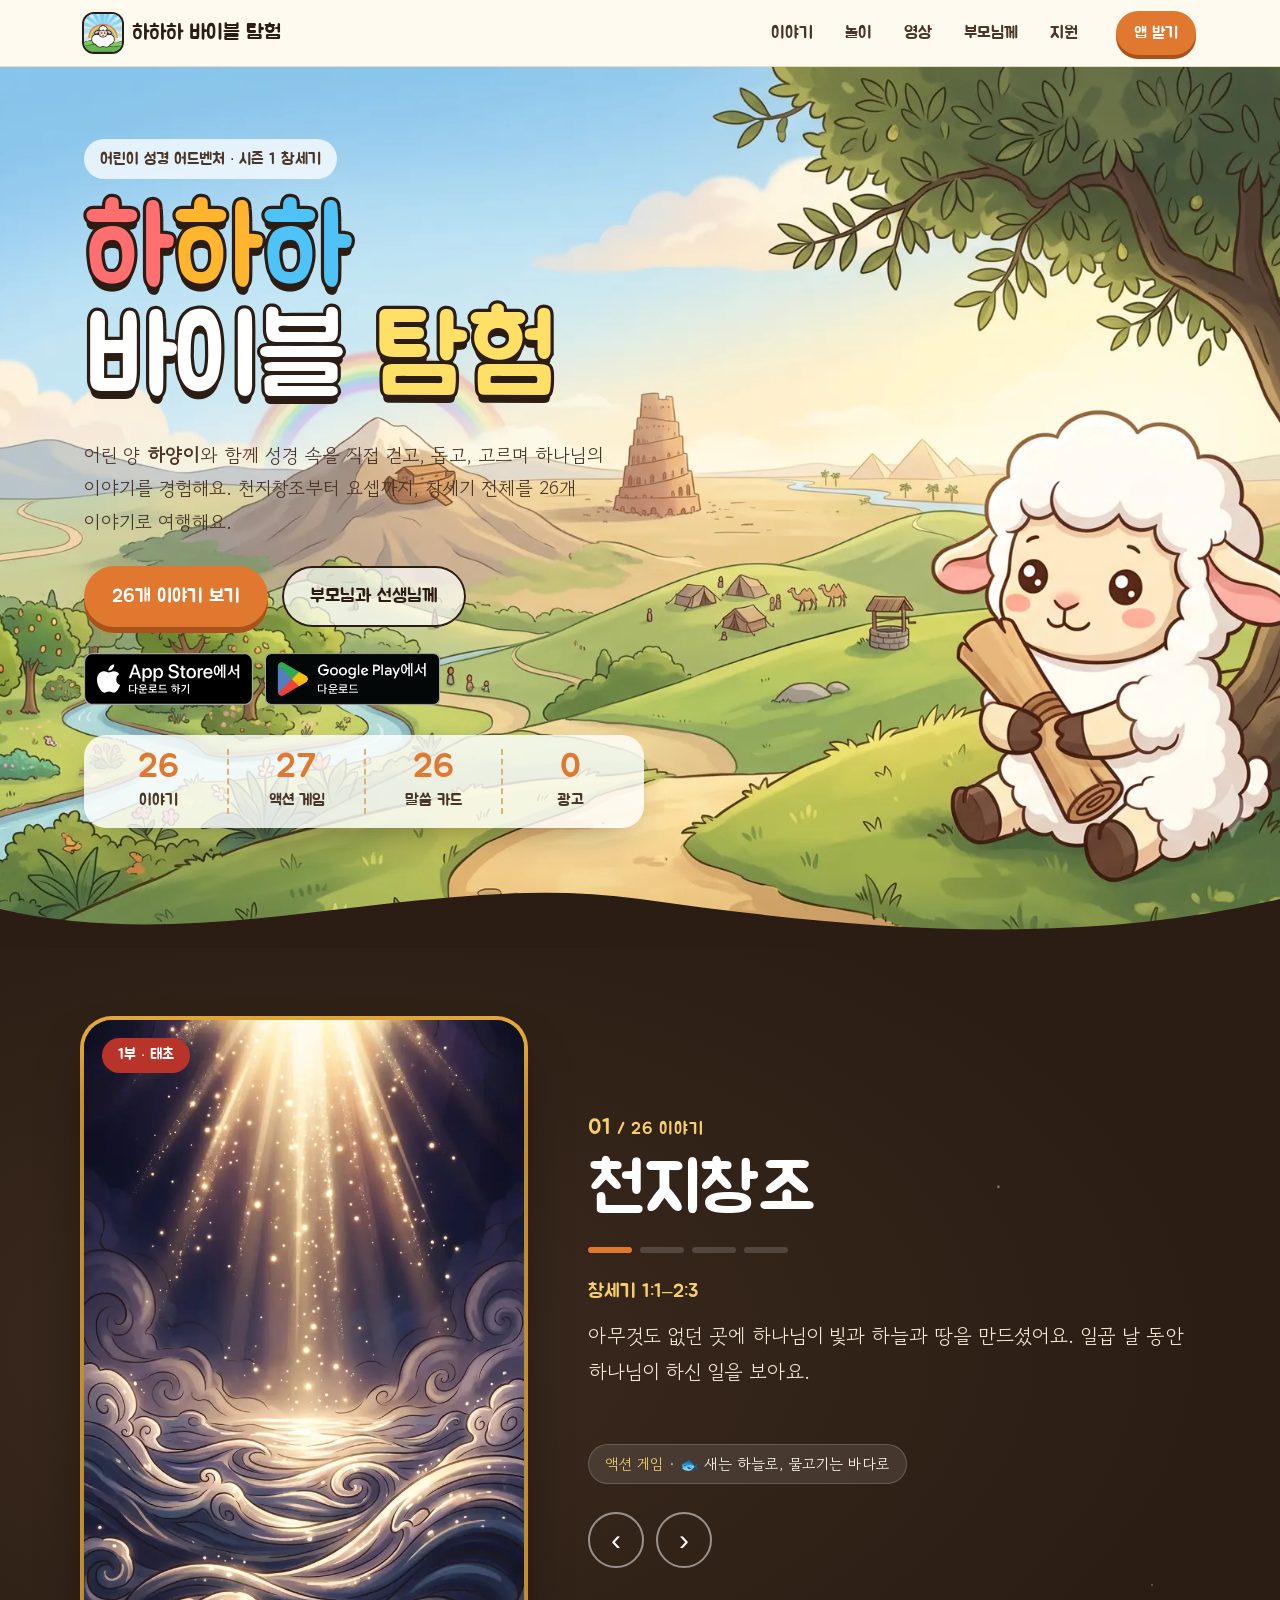
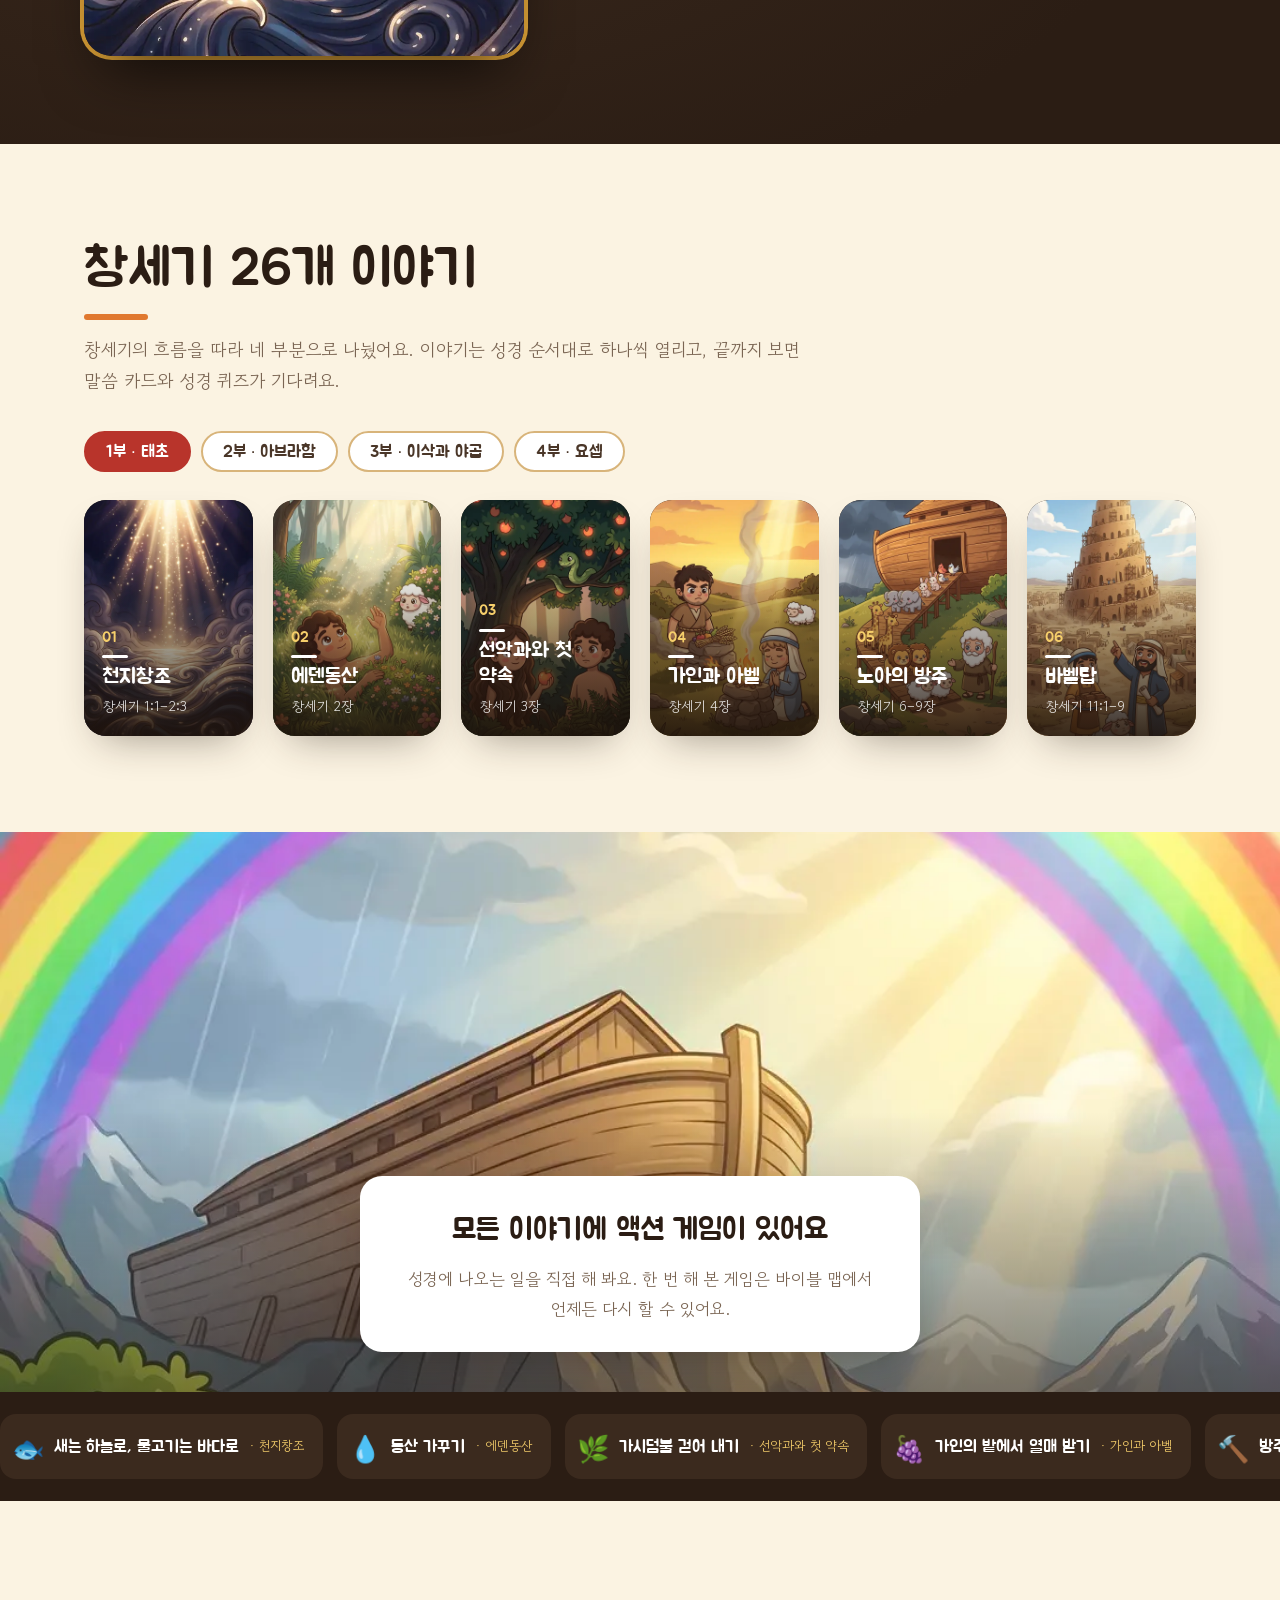
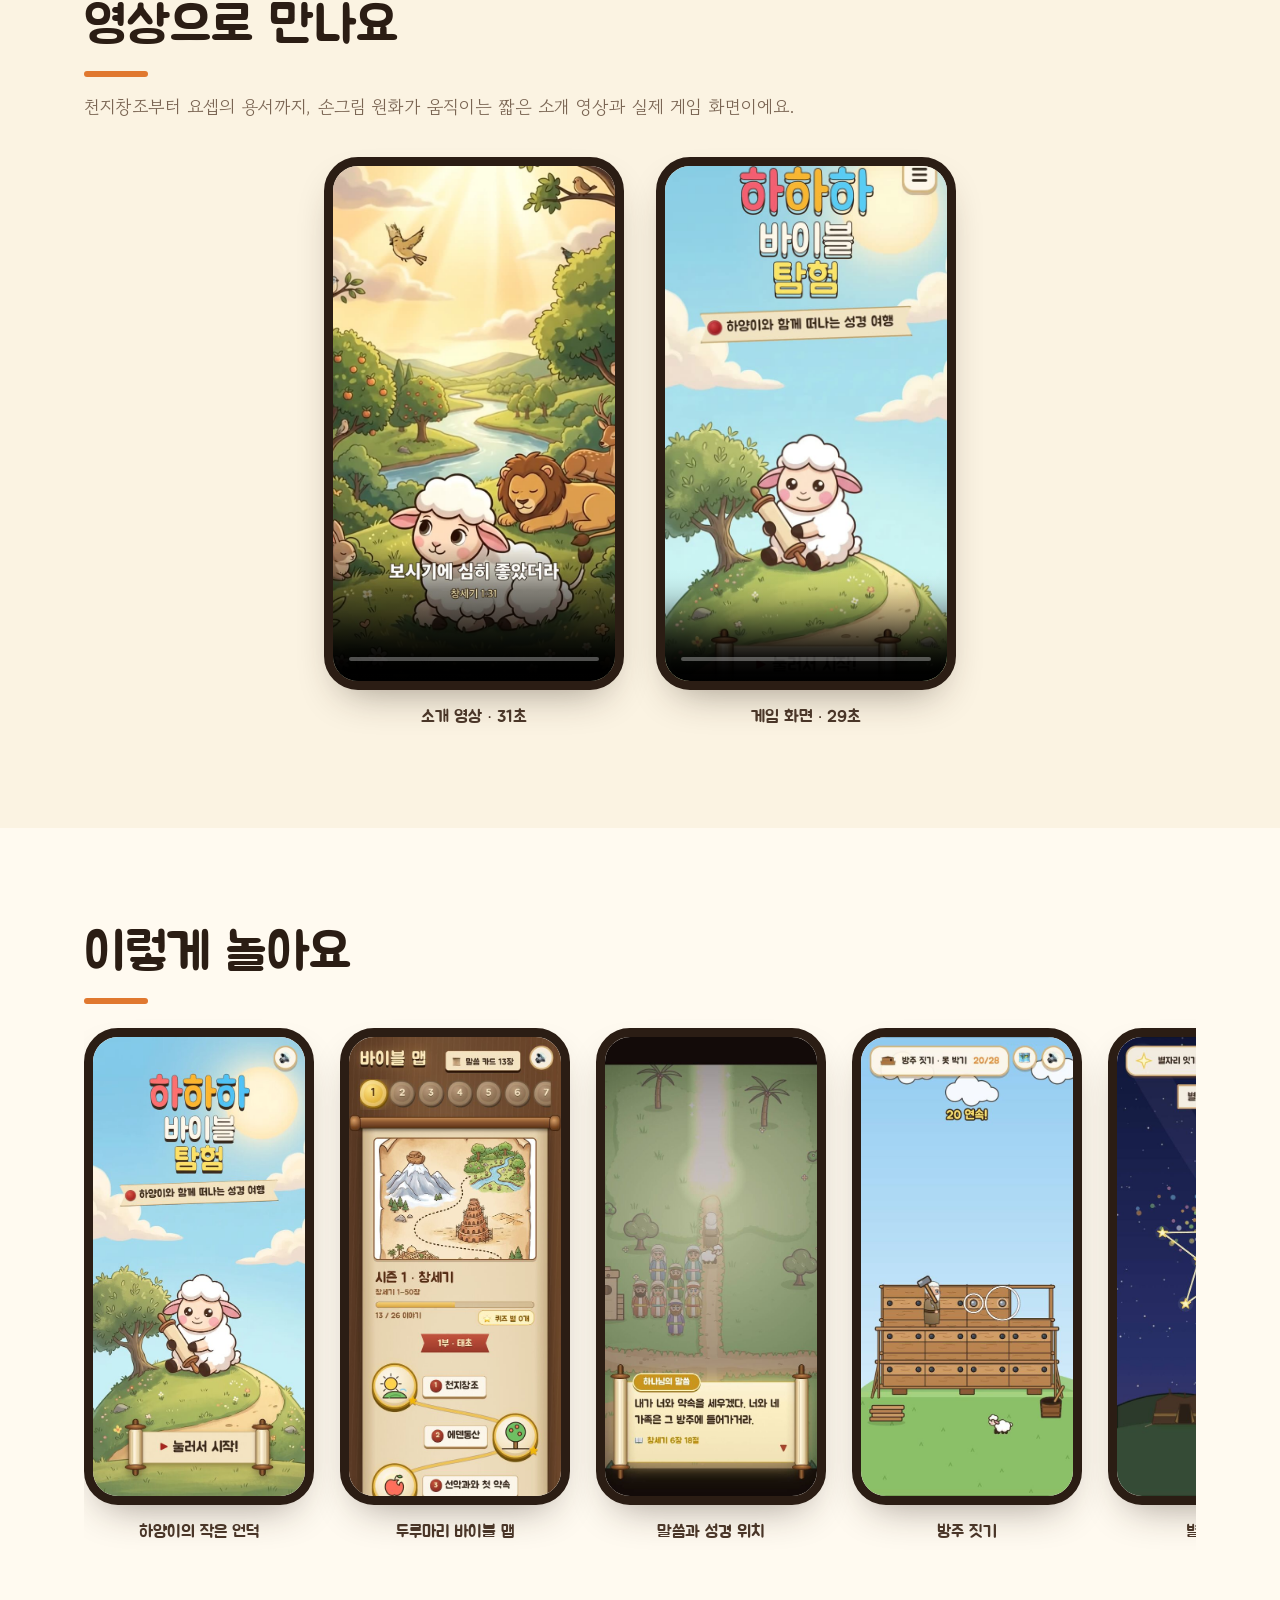
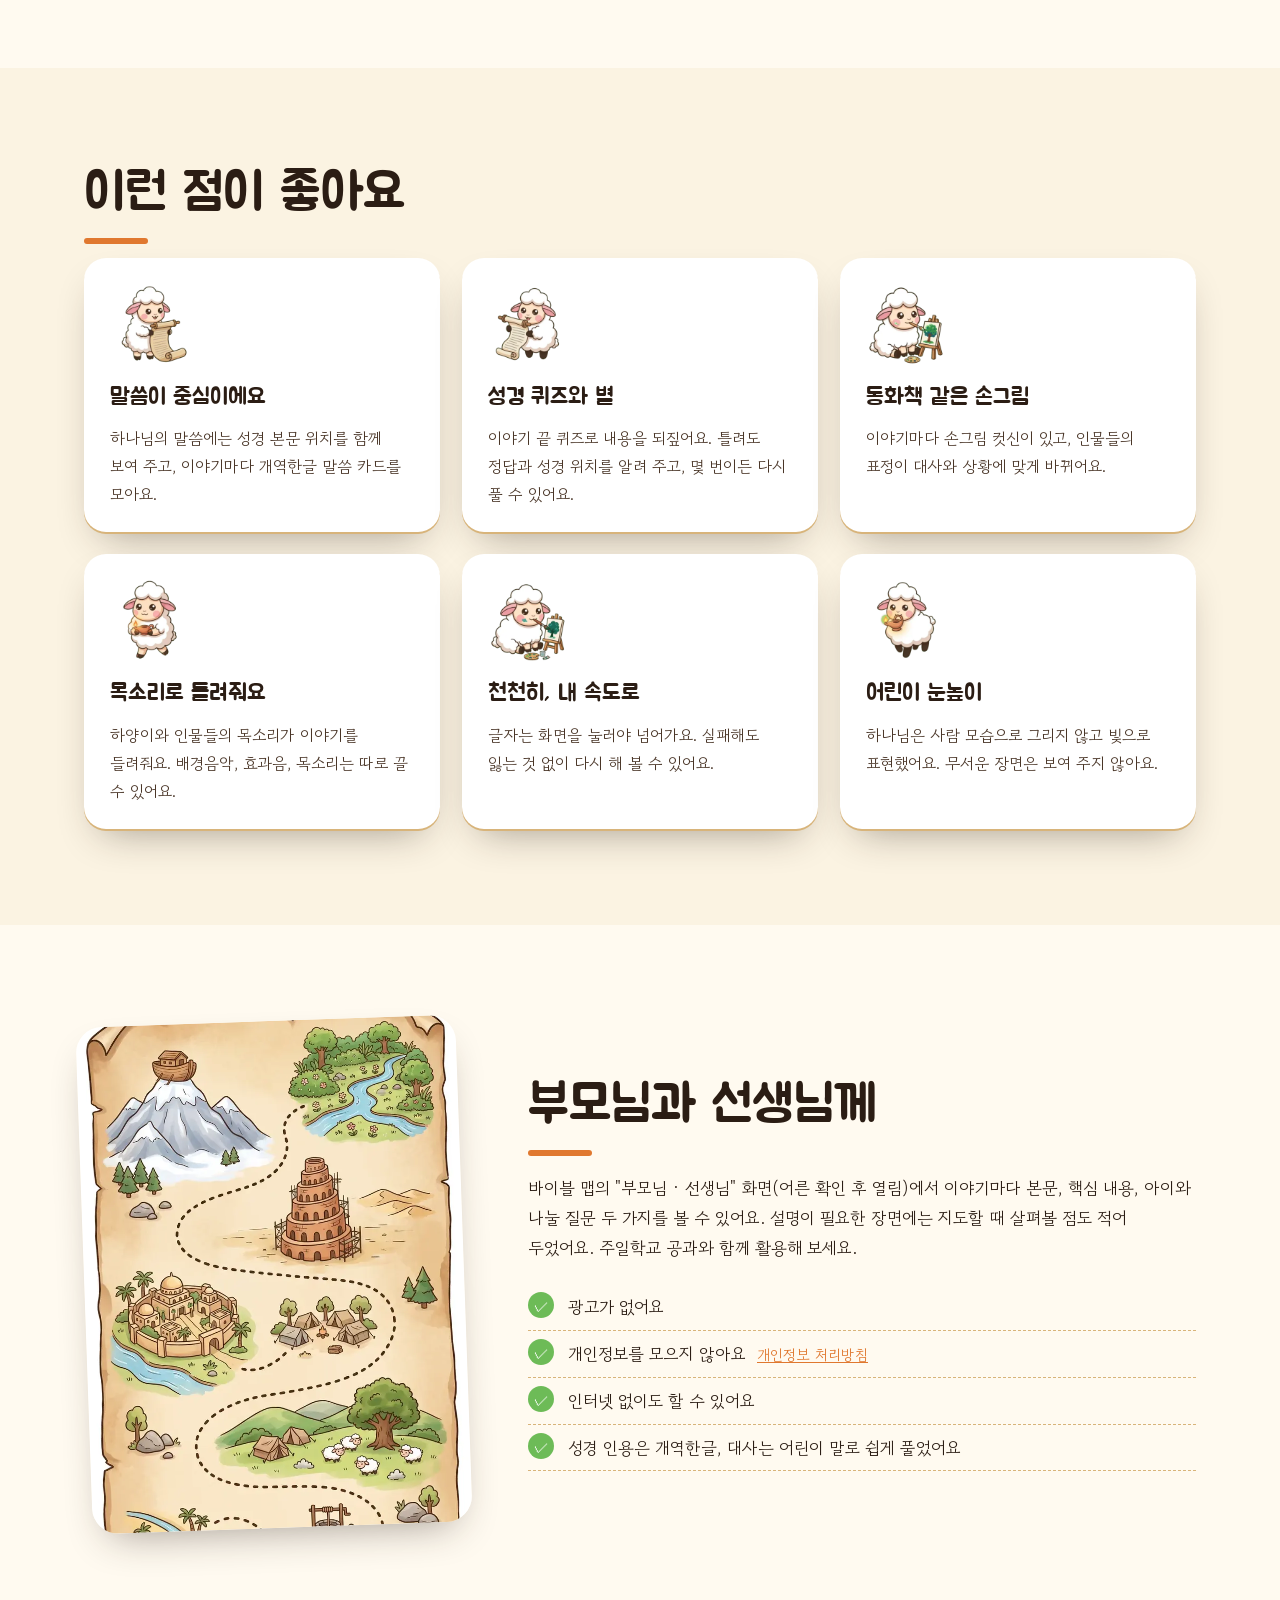
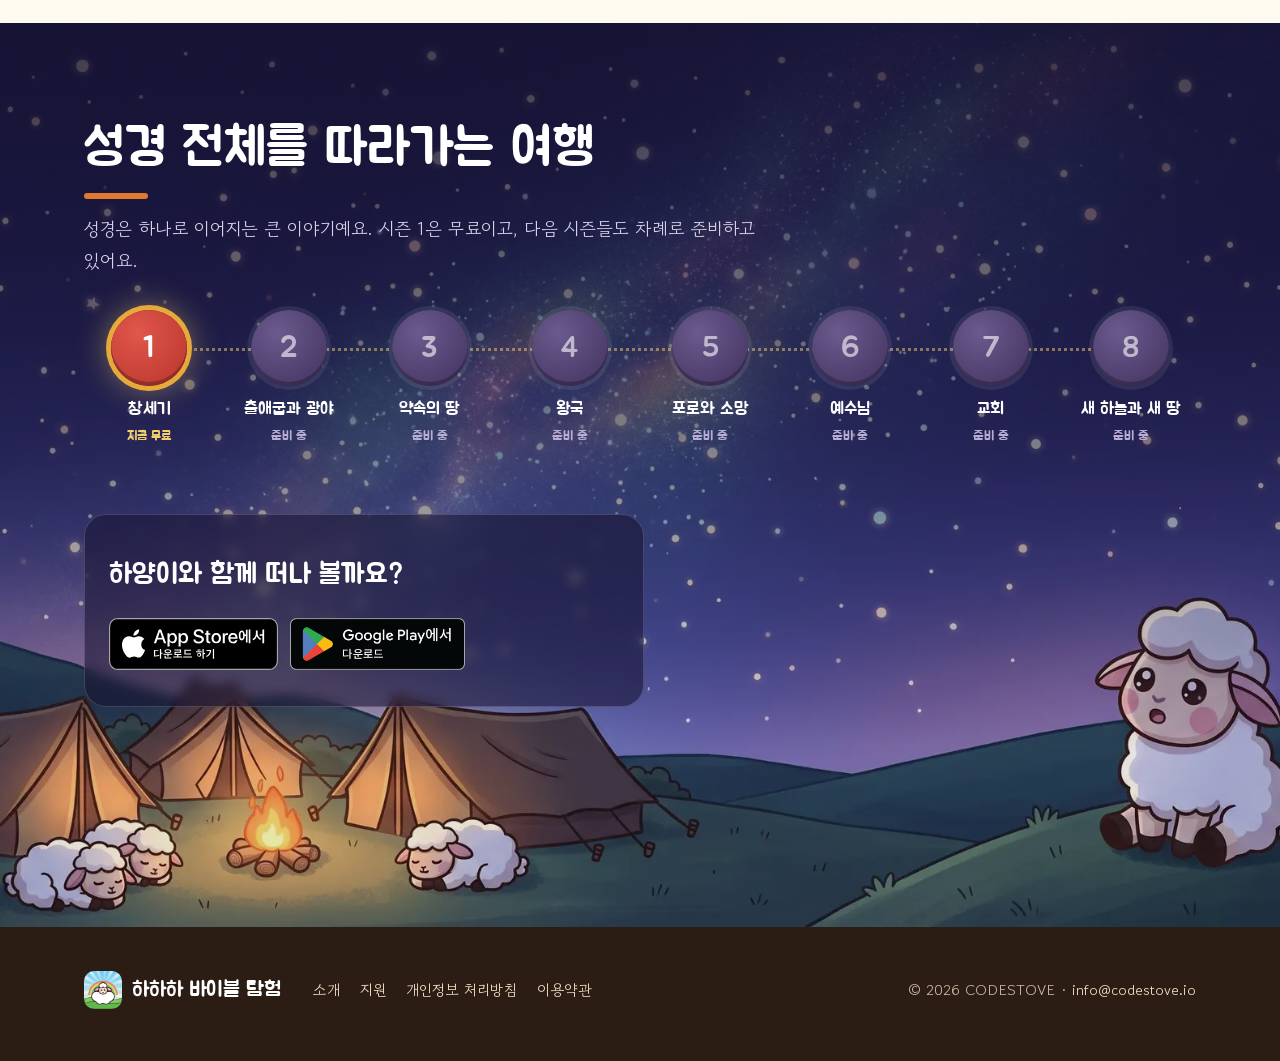
==== index.html @ 779b76aa "소개 영상 구역: 원화 티저(31초)와 게임 화면(29초) Co-Authored-By: Claude Opus 5.5 <noreply@anthropic.com>" ====
<!doctype html>
<html lang="ko">
<head>
<meta charset="utf-8">
<meta name="viewport" content="width=device-width, initial-scale=1">
<title>하하하 바이블 탐험 – 하양이와 함께 떠나는 성경 여행</title>
<meta name="description" content="어린 양 하양이와 함께 천지창조부터 요셉까지, 창세기 26개 이야기 속을 직접 걷고 돕고 고르며 하나님의 이야기를 경험하는 어린이 성경 게임">
<meta name="theme-color" content="#2b1d14">
<meta property="og:title" content="하하하 바이블 탐험">
<meta property="og:description" content="하양이와 함께 떠나는 성경 여행 · 창세기 26개 이야기">
<meta property="og:image" content="assets/og.jpg">
<link rel="icon" type="image/png" href="assets/icon.png">
<link rel="apple-touch-icon" href="assets/icon.png">
<link rel="preconnect" href="https://fonts.googleapis.com">
<link rel="preconnect" href="https://fonts.gstatic.com" crossorigin>
<link href="https://fonts.googleapis.com/css2?family=Gowun+Dodum&family=Jua&display=swap" rel="stylesheet">
<link rel="stylesheet" href="style.css">
</head>
<body class="home">

<header class="site-header">
  <div class="bar">
    <a class="brand" href="index.html"><img src="assets/icon.png" alt="">하하하 바이블 탐험</a>
    <nav class="menu">
      <a href="#stories">이야기</a>
      <a href="#play">놀이</a>
      <a href="#videos">영상</a>
      <a href="#parents">부모님께</a>
      <a href="support.html">지원</a>
    </nav>
    <a class="pill-btn small" href="#get">앱 받기</a>
  </div>
</header>

<section class="hero">
  <img class="hero-bg" src="assets/art/hero.webp" alt="두루마리를 안은 하양이가 언덕 위에서 에덴동산, 방주와 무지개, 바벨탑, 아브라함의 장막, 애굽의 피라미드를 내려다보는 그림">
  <div class="hero-in">
    <div class="hero-copy">
      <p class="eyebrow">어린이 성경 어드벤처 · 시즌 1 창세기</p>
      <h1 class="logo-type"><span class="r">하</span><span class="o">하</span><span class="b">하</span><br>바이블 <span class="y">탐험</span></h1>
      <p class="lead">어린 양 <b>하양이</b>와 함께 성경 속을 직접 걷고, 돕고, 고르며 하나님의 이야기를 경험해요. 천지창조부터 요셉까지, 창세기 전체를 26개 이야기로 여행해요.</p>
      <div class="cta">
        <a class="pill-btn" href="#stories">26개 이야기 보기</a>
        <a class="ghost-btn" href="#parents">부모님과 선생님께</a>
      </div>
      <div class="badges">
        <a href="https://apps.apple.com/kr/app/id6821260857" target="_blank" rel="noopener"><img src="assets/badges/app-store-ko.svg" alt="App Store에서 다운로드"></a>
        <a href="https://play.google.com/store/apps/details?id=io.codestove.biblejourney" target="_blank" rel="noopener"><img src="assets/badges/google-play-ko.png" alt="Google Play에서 다운로드"></a>
      </div>
      <ul class="stats">
        <li><b>26</b>이야기</li>
        <li><b>27</b>액션 게임</li>
        <li><b>26</b>말씀 카드</li>
        <li><b>0</b>광고</li>
      </ul>
    </div>
  </div>
  <svg class="wave" viewBox="0 0 1440 80" preserveAspectRatio="none" aria-hidden="true"><path d="M0 40 C 240 90 480 0 720 30 S 1200 80 1440 30 L1440 80 L0 80 Z"/></svg>
</section>

<section class="spotlight" id="spotlight" aria-roledescription="carousel" aria-label="이야기 둘러보기">
  <div class="sp-in">
    <div class="sp-art">
      <img id="sp-img" src="assets/art/creation.webp" alt="">
      <span class="sp-part" id="sp-part">1부 · 태초</span>
    </div>
    <div class="sp-copy" aria-live="polite">
      <p class="sp-count"><span id="sp-no">01</span> / 26 이야기</p>
      <h2 id="sp-title">천지창조</h2>
      <div class="sp-bars" id="sp-bars"></div>
      <p class="sp-ref" id="sp-ref">창세기 1:1–2:3</p>
      <p class="sp-sum" id="sp-sum"></p>
      <p class="sp-game" id="sp-game"></p>
      <div class="sp-nav">
        <button type="button" class="round" id="sp-prev" aria-label="이전 이야기">‹</button>
        <button type="button" class="round" id="sp-next" aria-label="다음 이야기">›</button>
      </div>
    </div>
  </div>
</section>

<section class="section paper" id="stories">
  <div class="wrap">
    <h2 class="sec-title">창세기 26개 이야기</h2>
    <p class="sec-lead">창세기의 흐름을 따라 네 부분으로 나눴어요. 이야기는 성경 순서대로 하나씩 열리고, 끝까지 보면 말씀 카드와 성경 퀴즈가 기다려요.</p>
    <div class="tabs" role="tablist" id="tabs"></div>
    <ul class="story-grid" id="grid"></ul>
  </div>
</section>

<section class="banner" id="play">
  <img class="banner-bg" src="assets/art/rainbow.webp" alt="무지개 아래 방주와 노아의 가족, 동물들">
  <div class="banner-card">
    <h2>모든 이야기에 액션 게임이 있어요</h2>
    <p>성경에 나오는 일을 직접 해 봐요. 한 번 해 본 게임은 바이블 맵에서 언제든 다시 할 수 있어요.</p>
  </div>
</section>
<div class="marquee" aria-label="액션 게임 목록">
  <div class="track" id="track"></div>
</div>

<section class="section paper" id="videos">
  <div class="wrap">
    <h2 class="sec-title">영상으로 만나요</h2>
    <p class="sec-lead">천지창조부터 요셉의 용서까지, 손그림 원화가 움직이는 짧은 소개 영상과 실제 게임 화면이에요.</p>
    <div class="videos">
      <figure>
        <video src="assets/video/teaser.mp4" poster="assets/video/teaser.jpg" controls playsinline preload="none" aria-label="소개 영상: 원화로 만든 창세기 이야기 장면과 성경 구절"></video>
        <figcaption>소개 영상 · 31초</figcaption>
      </figure>
      <figure>
        <video src="assets/video/gameplay.mp4" poster="assets/video/gameplay.jpg" controls playsinline preload="none" aria-label="게임 화면 영상: 천지창조, 노아, 바벨탑 놀이와 성경 퀴즈"></video>
        <figcaption>게임 화면 · 29초</figcaption>
      </figure>
    </div>
  </div>
</section>

<section class="section" id="screens">
  <div class="wrap">
    <h2 class="sec-title">이렇게 놀아요</h2>
    <div class="phones">
      <figure><img src="assets/1-title.jpg" alt="" loading="lazy"><figcaption>하양이의 작은 언덕</figcaption></figure>
      <figure><img src="assets/2-map.jpg" alt="" loading="lazy"><figcaption>두루마리 바이블 맵</figcaption></figure>
      <figure><img src="assets/3-word.jpg" alt="" loading="lazy"><figcaption>말씀과 성경 위치</figcaption></figure>
      <figure><img src="assets/4-ark.jpg" alt="" loading="lazy"><figcaption>방주 짓기</figcaption></figure>
      <figure><img src="assets/5-stars.jpg" alt="" loading="lazy"><figcaption>별자리 잇기</figcaption></figure>
      <figure><img src="assets/6-sodom.jpg" alt="" loading="lazy"><figcaption>손그림 컷신</figcaption></figure>
      <figure><img src="assets/8-joseph.jpg" alt="" loading="lazy"><figcaption>인물들과 대화</figcaption></figure>
      <figure><img src="assets/9-quiz.jpg" alt="" loading="lazy"><figcaption>성경 퀴즈</figcaption></figure>
    </div>
  </div>
</section>

<section class="section paper">
  <div class="wrap">
    <h2 class="sec-title">이런 점이 좋아요</h2>
    <ul class="features">
      <li><img src="assets/sheep/2.webp" alt="" loading="lazy"><h3>말씀이 중심이에요</h3><p>하나님의 말씀에는 성경 본문 위치를 함께 보여 주고, 이야기마다 개역한글 말씀 카드를 모아요.</p></li>
      <li><img src="assets/sheep/1.webp" alt="" loading="lazy"><h3>성경 퀴즈와 별</h3><p>이야기 끝 퀴즈로 내용을 되짚어요. 틀려도 정답과 성경 위치를 알려 주고, 몇 번이든 다시 풀 수 있어요.</p></li>
      <li><img src="assets/sheep/3.webp" alt="" loading="lazy"><h3>동화책 같은 손그림</h3><p>이야기마다 손그림 컷신이 있고, 인물들의 표정이 대사와 상황에 맞게 바뀌어요.</p></li>
      <li><img src="assets/sheep/5.webp" alt="" loading="lazy"><h3>목소리로 들려줘요</h3><p>하양이와 인물들의 목소리가 이야기를 들려줘요. 배경음악, 효과음, 목소리는 따로 끌 수 있어요.</p></li>
      <li><img src="assets/sheep/4.webp" alt="" loading="lazy"><h3>천천히, 내 속도로</h3><p>글자는 화면을 눌러야 넘어가요. 실패해도 잃는 것 없이 다시 해 볼 수 있어요.</p></li>
      <li><img src="assets/sheep/6.webp" alt="" loading="lazy"><h3>어린이 눈높이</h3><p>하나님은 사람 모습으로 그리지 않고 빛으로 표현했어요. 무서운 장면은 보여 주지 않아요.</p></li>
    </ul>
  </div>
</section>

<section class="section" id="parents">
  <div class="wrap split">
    <div class="split-art"><img src="assets/art/map.webp" alt="창세기의 땅을 그린 양피지 바이블 맵" loading="lazy"></div>
    <div>
      <h2 class="sec-title">부모님과 선생님께</h2>
      <p>바이블 맵의 "부모님 · 선생님" 화면(어른 확인 후 열림)에서 이야기마다 본문, 핵심 내용, 아이와 나눌 질문 두 가지를 볼 수 있어요. 설명이 필요한 장면에는 지도할 때 살펴볼 점도 적어 두었어요. 주일학교 공과와 함께 활용해 보세요.</p>
      <ul class="checks">
        <li>광고가 없어요</li>
        <li>개인정보를 모으지 않아요 <a href="privacy.html">개인정보 처리방침</a></li>
        <li>인터넷 없이도 할 수 있어요</li>
        <li>성경 인용은 개역한글, 대사는 어린이 말로 쉽게 풀었어요</li>
      </ul>
    </div>
  </div>
</section>

<section class="seasons" id="seasons">
  <div class="wrap">
    <h2 class="sec-title light">성경 전체를 따라가는 여행</h2>
    <p class="sec-lead light">성경은 하나로 이어지는 큰 이야기예요. 시즌 1은 무료이고, 다음 시즌들도 차례로 준비하고 있어요.</p>
    <ol class="seals">
      <li class="now"><span class="seal">1</span><b>창세기</b><small>지금 무료</small></li>
      <li><span class="seal">2</span><b>출애굽과 광야</b><small>준비 중</small></li>
      <li><span class="seal">3</span><b>약속의 땅</b><small>준비 중</small></li>
      <li><span class="seal">4</span><b>왕국</b><small>준비 중</small></li>
      <li><span class="seal">5</span><b>포로와 소망</b><small>준비 중</small></li>
      <li><span class="seal">6</span><b>예수님</b><small>준비 중</small></li>
      <li><span class="seal">7</span><b>교회</b><small>준비 중</small></li>
      <li><span class="seal">8</span><b>새 하늘과 새 땅</b><small>준비 중</small></li>
    </ol>
    <div class="get" id="get">
      <h3>하양이와 함께 떠나 볼까요?</h3>
      <div class="badges">
        <a href="https://apps.apple.com/kr/app/id6821260857" target="_blank" rel="noopener"><img src="assets/badges/app-store-ko.svg" alt="App Store에서 다운로드"></a>
        <a href="https://play.google.com/store/apps/details?id=io.codestove.biblejourney" target="_blank" rel="noopener"><img src="assets/badges/google-play-ko.png" alt="Google Play에서 다운로드"></a>
      </div>
    </div>
  </div>
</section>

<footer class="site-footer">
  <div class="wrap">
    <a class="brand" href="index.html"><img src="assets/icon.png" alt="">하하하 바이블 탐험</a>
    <nav><a href="index.html">소개</a><a href="support.html">지원</a><a href="privacy.html">개인정보 처리방침</a><a href="terms.html">이용약관</a></nav>
    <p>© 2026 CODESTOVE · <a href="mailto:info@codestove.io">info@codestove.io</a></p>
  </div>
</footer>

<script>
const PARTS = ['1부 · 태초', '2부 · 아브라함', '3부 · 이삭과 야곱', '4부 · 요셉'];
const STORIES = [{"id": "creation", "no": 1, "p": 1, "t": "천지창조", "r": "창세기 1:1–2:3", "s": "아무것도 없던 곳에 하나님이 빛과 하늘과 땅을 만드셨어요. 일곱 날 동안 하나님이 하신 일을 보아요.", "g": [{"t": "새는 하늘로, 물고기는 바다로", "e": "🐟"}]}, {"id": "eden", "no": 2, "p": 1, "t": "에덴동산", "r": "창세기 2장", "s": "아담과 함께 아름다운 동산을 가꾸고, 동물들에게 이름을 지어 줘요.", "g": [{"t": "동산 가꾸기", "e": "💧"}]}, {"id": "promise", "no": 3, "p": 1, "t": "선악과와 첫 약속", "r": "창세기 3장", "s": "뱀의 거짓말과 하와의 선택. 하나님은 말씀을 어긴 사람들에게도 구원의 약속을 주셨어요.", "g": [{"t": "가시덤불 걷어 내기", "e": "🌿"}]}, {"id": "cain", "no": 4, "p": 1, "t": "가인과 아벨", "r": "창세기 4장", "s": "양을 치는 아벨과 농사짓는 가인. 두 형제가 하나님께 드린 예물과, 화난 마음을 다스리는 이야기.", "g": [{"t": "가인의 밭에서 열매 받기", "e": "🍇"}]}, {"id": "noah", "no": 5, "p": 1, "t": "노아의 방주", "r": "창세기 6–9장", "s": "노아 할아버지와 방주를 짓고 동물들을 태워요. 그리고 무지개 약속!", "g": [{"t": "방주 짓기", "e": "🔨"}]}, {"id": "babel", "no": 6, "p": 1, "t": "바벨탑", "r": "창세기 11:1–9", "s": "하늘까지 닿는 탑을 쌓아 이름을 높이려던 사람들. 하나님은 사람들의 말을 뒤섞으셨어요.", "g": [{"t": "벽돌로 탑 쌓기", "e": "🧱"}]}, {"id": "call", "no": 7, "p": 2, "t": "아브라함의 부르심", "r": "창세기 12장", "s": "\"너는 고향을 떠나 내가 보여 줄 땅으로 가라.\" 낙타 행렬과 함께 가나안까지 믿음의 여행을 떠나요.", "g": [{"t": "가나안으로 가는 길", "e": "🐪"}, {"t": "제단 쌓기", "e": "🪨"}]}, {"id": "yield", "no": 8, "p": 2, "t": "롯에게 양보한 아브라함", "r": "창세기 13–14장", "s": "목자들이 다투자 아브라함은 조카 롯에게 먼저 땅을 고르게 했어요. 붙잡혀 간 롯도 구해 내요.", "g": [{"t": "롯을 구하러 가는 밤길", "e": "🌙"}]}, {"id": "stars", "no": 9, "p": 2, "t": "하늘의 별을 세어 보라", "r": "창세기 15장", "s": "셀 수 없이 많은 밤하늘의 별처럼 자손을 주시겠다는 약속. 아브라함은 하나님을 믿었어요.", "g": [{"t": "별을 세어 보라", "e": "⭐"}]}, {"id": "hagar", "no": 10, "p": 2, "t": "하갈과 이스마엘", "r": "창세기 16장, 21:8–21", "s": "광야에서 물이 떨어진 하갈과 아이. 하나님은 우는 소리를 들으시고 샘을 보여 주셨어요.", "g": [{"t": "샘물로 가죽부대 채우기", "e": "💧"}]}, {"id": "laugh", "no": 11, "p": 2, "t": "세 손님과 사라의 웃음", "r": "창세기 17–18장", "s": "장막을 찾아온 세 손님을 대접해요. 내년 이맘때 아들을 주시겠다는 약속에 사라가 웃었어요.", "g": [{"t": "떡 받기", "e": "🍞"}]}, {"id": "sodom", "no": 12, "p": 2, "t": "소돔에서 탈출한 롯", "r": "창세기 18:16–19:29", "s": "소돔을 위해 기도한 아브라함. 천사의 손을 잡고 뒤돌아보지 말고 산으로 달려요!", "g": [{"t": "소알까지 달리기", "e": "🏃"}]}, {"id": "jireh", "no": 13, "p": 2, "t": "이삭과 여호와 이레", "r": "창세기 21–22장", "s": "약속대로 태어난 웃음의 아들 이삭. 모리아 산에서 하나님은 숫양을 준비해 두셨어요.", "g": [{"t": "모리아 산 오르기", "e": "⛰️"}]}, {"id": "rebekah", "no": 14, "p": 2, "t": "리브가와 우물", "r": "창세기 23–24장", "s": "이삭의 아내를 찾으러 간 늙은 종의 기도. 낙타 열 마리에게 물을 길어 준 리브가!", "g": [{"t": "낙타 열 마리에게 물 길어 주기", "e": "🐪"}]}, {"id": "stew", "no": 15, "p": 3, "t": "팥죽 한 그릇", "r": "창세기 25:19–34", "s": "쌍둥이 형제 에서와 야곱. 배고픈 에서는 팥죽 한 그릇에 장자의 명분을 팔았어요.", "g": [{"t": "지친 몸으로 장막까지", "e": "🏃"}]}, {"id": "wells", "no": 16, "p": 3, "t": "다투지 않은 이삭의 우물", "r": "창세기 26장", "s": "우물을 빼앗길 때마다 이삭은 다투지 않고 옮겨 가서 다시 팠어요. 하나님이 넓은 곳을 주셨어요.", "g": [{"t": "백 배의 곡식 거두기", "e": "🌾"}]}, {"id": "blessing", "no": 17, "p": 3, "t": "빼앗은 축복", "r": "창세기 27장", "s": "눈이 어두운 아버지를 속인 야곱. 거짓말이 가져온 슬픈 결과와 집을 떠나는 길.", "g": [{"t": "하란으로 떠나는 길", "e": "🎒"}]}, {"id": "ladder", "no": 18, "p": 3, "t": "야곱의 사다리", "r": "창세기 28장", "s": "혼자 도망가던 밤, 돌베개를 베고 잠든 야곱. 꿈속에서 하늘에 닿은 사다리를 보았어요.", "g": [{"t": "돌기둥 세우고 기름 붓기", "e": "🪨"}]}, {"id": "laban", "no": 19, "p": 3, "t": "라반의 집에서", "r": "창세기 29–31장", "s": "우물가에서 만난 라헬. 야곱은 칠 년씩 양 떼를 돌보며 일했고, 하나님은 고향으로 돌아가라 하셨어요.", "g": [{"t": "늘어나는 양 떼 받기", "e": "🐑"}]}, {"id": "jabbok", "no": 20, "p": 3, "t": "얍복 강과 형과의 화해", "r": "창세기 32–33, 35장", "s": "형을 만나기 전날 밤 얍복 강가에서 씨름한 야곱. 새 이름 이스라엘, 그리고 형과 끌어안은 날.", "g": [{"t": "날이 새도록 꽉 붙들기", "e": "🤼"}]}, {"id": "dreams", "no": 21, "p": 4, "t": "요셉의 꿈과 채색옷", "r": "창세기 37장", "s": "아버지가 지어 준 채색옷과 이상한 꿈. 형들을 찾아간 요셉은 구덩이에 던져지고 애굽으로 팔려 가요.", "g": [{"t": "꿈속 곡식 단 쌓기", "e": "🌾"}]}, {"id": "prison", "no": 22, "p": 4, "t": "보디발의 집과 감옥", "r": "창세기 39–40장", "s": "종이 되어도, 억울하게 감옥에 갇혀도 하나님이 요셉과 함께하셨어요. 두 관원의 꿈을 풀어 줘요.", "g": [{"t": "포도를 바로의 잔에", "e": "🍇"}]}, {"id": "pharaoh", "no": 23, "p": 4, "t": "바로의 꿈과 칠 년 풍년", "r": "창세기 41장", "s": "일곱 마리 소와 일곱 이삭의 꿈. 총리가 된 요셉과 함께 풍년 동안 곡식을 창고에 모아요.", "g": [{"t": "일곱째 해 곡식 받기", "e": "🌾"}]}, {"id": "grain", "no": 24, "p": 4, "t": "곡식을 사러 온 형들", "r": "창세기 42–44장", "s": "흉년에 애굽으로 곡식을 사러 온 형들. 요셉은 형들이 정말 달라졌는지 알아보아요.", "g": [{"t": "나귀에 곡식 자루 싣기", "e": "🫏"}]}, {"id": "reveal", "no": 25, "p": 4, "t": "내가 요셉이에요", "r": "창세기 45–47장", "s": "\"내가 요셉이에요!\" 울며 형들을 끌어안은 요셉. 수레를 보내 아버지 야곱을 모셔 와요.", "g": [{"t": "수레를 타고 애굽으로", "e": "🛒"}]}, {"id": "forgive", "no": 26, "p": 4, "t": "야곱의 축복과 요셉의 용서", "r": "창세기 48–50장", "s": "열두 아들을 축복한 야곱. \"형들은 해하려 했지만 하나님은 선으로 바꾸셨어요.\" 창세기의 마지막 이야기.", "g": [{"t": "형들의 가족에게 양식 나누기", "e": "🍞"}]}];
</script>
<script src="site.js"></script>
</body>
</html>
---- style.css ----
:root {
  --ink: #2b1d14;
  --ink-2: #4a3628;
  --sub: #7a6553;
  --paper: #fbf3e2;
  --paper-2: #f3e5c8;
  --cream: #fffaf0;
  --edge: #d8b47a;
  --gold: #e7a93a;
  --gold-2: #f6cf6b;
  --seal: #b8342b;
  --accent: #e0782f;
  --sky: #8fd3f7;
  --night: #1d1733;
  --radius: 22px;
  --shadow: 0 18px 40px -18px rgba(43, 29, 20, 0.45);
  --display: 'Jua', 'Apple SD Gothic Neo', sans-serif;
}

* { box-sizing: border-box; }

html { scroll-behavior: smooth; }
@media (prefers-reduced-motion: reduce) { html { scroll-behavior: auto; } }

body {
  margin: 0;
  background: var(--cream);
  color: var(--ink);
  font-family: 'Gowun Dodum', -apple-system, 'Apple SD Gothic Neo', sans-serif;
  font-size: 17px;
  line-height: 1.75;
  word-break: keep-all;
  overflow-x: hidden;
}

img { max-width: 100%; display: block; }
a { color: var(--accent); }
b { font-weight: 700; }

.wrap {
  max-width: 1160px;
  margin: 0 auto;
  padding: 0 24px;
}

/* ---------- 머리 ---------- */
.site-header {
  position: sticky;
  top: 0;
  z-index: 20;
  background: rgba(255, 250, 240, 0.86);
  backdrop-filter: saturate(1.4) blur(12px);
  -webkit-backdrop-filter: saturate(1.4) blur(12px);
  border-bottom: 1px solid rgba(216, 180, 122, 0.45);
}

.bar {
  max-width: 1160px;
  margin: 0 auto;
  padding: 10px 24px;
  display: flex;
  align-items: center;
  gap: 24px;
}

.brand {
  display: flex;
  align-items: center;
  gap: 10px;
  font-family: var(--display);
  font-size: 21px;
  color: var(--ink);
  text-decoration: none;
  white-space: nowrap;
}

.brand img {
  width: 38px;
  height: 38px;
  border-radius: 10px;
  box-shadow: 0 0 0 2px var(--ink);
}

.menu {
  display: flex;
  gap: 4px;
  margin-left: auto;
}

.menu a {
  font-family: var(--display);
  font-size: 17px;
  color: var(--ink-2);
  text-decoration: none;
  padding: 8px 14px;
  border-radius: 999px;
  transition: background 0.2s, color 0.2s;
}

.menu a:hover { background: var(--paper-2); color: var(--ink); }

.pill-btn,
.ghost-btn {
  display: inline-flex;
  align-items: center;
  gap: 8px;
  font-family: var(--display);
  font-size: 19px;
  text-decoration: none;
  border-radius: 999px;
  padding: 14px 28px;
  transition: transform 0.2s, box-shadow 0.2s, background 0.2s;
}

.pill-btn {
  background: var(--accent);
  color: #fff;
  box-shadow: 0 6px 0 #a9521b;
}

.pill-btn:hover { transform: translateY(-2px); box-shadow: 0 8px 0 #a9521b; }
.pill-btn.small { font-size: 16px; padding: 8px 18px; box-shadow: 0 4px 0 #a9521b; }

.ghost-btn {
  color: var(--ink);
  background: rgba(255, 255, 255, 0.7);
  box-shadow: inset 0 0 0 2px var(--ink);
}

.ghost-btn:hover { background: #fff; }

/* ---------- 첫 화면 ---------- */
.hero {
  position: relative;
  min-height: min(860px, 92vh);
  padding: 72px 0 120px;
  overflow: hidden;
  display: flex;
  flex-direction: column;
  justify-content: center;
  background: #9fd6f2;
}

.hero-bg {
  position: absolute;
  inset: 0;
  width: 100%;
  height: 100%;
  object-fit: cover;
  object-position: 70% 50%;
}

.hero::before {
  content: '';
  position: absolute;
  inset: 0;
  background: linear-gradient(90deg, rgba(255, 250, 240, 0.92) 0%, rgba(255, 250, 240, 0.75) 32%, rgba(255, 250, 240, 0) 58%);
}

.hero-in {
  position: relative;
  z-index: 1;
  width: 100%;
  max-width: 1160px;
  margin: 0 auto;
  padding: 0 24px;
}

.hero-copy { max-width: 560px; }

.eyebrow {
  display: inline-block;
  font-family: var(--display);
  font-size: 16px;
  color: var(--ink-2);
  background: rgba(255, 255, 255, 0.75);
  padding: 6px 16px;
  border-radius: 999px;
  margin: 0 0 18px;
}

.logo-type {
  font-family: var(--display);
  font-weight: 400;
  font-size: clamp(54px, 8.4vw, 112px);
  line-height: 1.02;
  margin: 0 0 22px;
  color: #fff;
  -webkit-text-stroke: 0.06em var(--ink);
  paint-order: stroke fill;
  text-shadow: 0 0.07em 0 var(--ink);
  letter-spacing: -0.01em;
}

.logo-type .r { color: #ff6f6f; }
.logo-type .o { color: #ffb52e; }
.logo-type .b { color: #4fc3f7; }
.logo-type .y { color: #ffe066; }

.lead {
  font-size: 19px;
  max-width: 34em;
  margin: 0 0 28px;
  color: var(--ink-2);
}

.cta { display: flex; flex-wrap: wrap; gap: 14px; margin-bottom: 26px; }

.badges {
  display: flex;
  flex-wrap: wrap;
  gap: 12px;
  align-items: center;
}

.badges a { display: block; transition: transform 0.2s; }
.badges a:hover { transform: translateY(-2px); }
.badges img { height: 52px; width: auto; }
.stats {
  position: relative;
  z-index: 1;
  margin: 30px 0 0;
  padding: 14px 6px;
  list-style: none;
  display: grid;
  grid-template-columns: repeat(4, 1fr);
  background: rgba(255, 255, 255, 0.82);
  border-radius: var(--radius);
  box-shadow: var(--shadow);
}

.stats li {
  text-align: center;
  font-family: var(--display);
  color: var(--ink-2);
  font-size: 16px;
}

.stats li + li { border-left: 2px dashed var(--edge); }
.stats b { display: block; font-size: 34px; line-height: 1.1; color: var(--accent); font-weight: 400; }

.wave {
  position: absolute;
  left: 0;
  bottom: -1px;
  width: 100%;
  height: 80px;
  fill: var(--ink);
}

/* ---------- 이야기 둘러보기 ---------- */
.spotlight {
  background:
    radial-gradient(2px 2px at 12% 20%, rgba(255, 255, 255, 0.6), transparent),
    radial-gradient(1.5px 1.5px at 30% 70%, rgba(255, 255, 255, 0.5), transparent),
    radial-gradient(2px 2px at 78% 30%, rgba(255, 255, 255, 0.55), transparent),
    radial-gradient(1.5px 1.5px at 90% 80%, rgba(255, 255, 255, 0.4), transparent),
    radial-gradient(900px 500px at 25% 50%, #3b2a1e, transparent),
    var(--ink);
  color: var(--cream);
  padding: 72px 0 88px;
}

.sp-in {
  max-width: 1160px;
  margin: 0 auto;
  padding: 0 24px;
  display: grid;
  grid-template-columns: 440px 1fr;
  gap: 64px;
  align-items: center;
}

.sp-art {
  position: relative;
  border-radius: 28px;
  overflow: hidden;
  aspect-ratio: 9 / 13;
  box-shadow: 0 30px 60px -20px rgba(0, 0, 0, 0.7), 0 0 0 4px var(--gold);
  background: #3b2a1e;
}

.sp-art img {
  width: 100%;
  height: 100%;
  object-fit: cover;
  transition: opacity 0.22s, transform 0.6s;
}

.sp-art img.out { opacity: 0; transform: scale(1.03); }

.sp-part {
  position: absolute;
  left: 18px;
  top: 18px;
  font-family: var(--display);
  background: var(--seal);
  color: #fff;
  padding: 4px 16px;
  border-radius: 999px;
  font-size: 15px;
}

.sp-count {
  font-family: var(--display);
  color: var(--gold-2);
  margin: 0 0 6px;
  letter-spacing: 0.04em;
}

.sp-count span { font-size: 22px; }

.sp-copy h2 {
  font-family: var(--display);
  font-weight: 400;
  font-size: clamp(40px, 5.4vw, 72px);
  line-height: 1.1;
  margin: 0 0 18px;
  color: #fff;
}

.sp-bars { display: flex; gap: 8px; margin-bottom: 22px; }
.sp-bars i { width: 44px; height: 6px; border-radius: 4px; background: rgba(255, 255, 255, 0.16); transition: background 0.3s; }
.sp-bars i.on { background: var(--accent); }

.sp-ref {
  font-family: var(--display);
  color: var(--gold-2);
  font-size: 19px;
  margin: 0 0 10px;
}

.sp-sum {
  font-size: 20px;
  line-height: 1.8;
  color: #f4e9d6;
  max-width: 30em;
  min-height: 5.4em;
  margin: 0 0 18px;
}

.sp-game { display: flex; flex-wrap: wrap; gap: 8px; margin: 0 0 28px; min-height: 40px; }
.sp-game span {
  background: rgba(255, 255, 255, 0.1);
  border: 1px solid rgba(255, 255, 255, 0.18);
  border-radius: 999px;
  padding: 6px 16px;
  font-size: 15px;
}

.sp-game span::before { content: '액션 게임 · '; color: var(--gold-2); }

.sp-nav { display: flex; gap: 12px; }

.round {
  width: 56px;
  height: 56px;
  border-radius: 50%;
  border: 2px solid rgba(255, 255, 255, 0.5);
  background: transparent;
  color: #fff;
  font-size: 30px;
  line-height: 1;
  cursor: pointer;
  transition: background 0.2s, border-color 0.2s;
}

.round:hover { background: var(--accent); border-color: var(--accent); }

/* ---------- 공통 구역 ---------- */
.section { padding: 96px 0; }
.section.paper { background: var(--paper); }

.sec-title {
  font-family: var(--display);
  font-weight: 400;
  font-size: clamp(34px, 4.4vw, 52px);
  line-height: 1.15;
  margin: 0 0 14px;
  color: var(--ink);
}

.sec-title::after {
  content: '';
  display: block;
  width: 64px;
  height: 6px;
  border-radius: 4px;
  background: var(--accent);
  margin-top: 14px;
}

.sec-title.light { color: #fff; }
.sec-lead { color: var(--sub); max-width: 40em; margin: 0 0 34px; font-size: 18px; }
.sec-lead.light { color: #d9cfe9; }

/* ---------- 이야기 카드 ---------- */
.tabs {
  display: flex;
  flex-wrap: wrap;
  gap: 10px;
  margin-bottom: 28px;
}

.tabs button {
  font-family: var(--display);
  font-size: 17px;
  color: var(--ink-2);
  background: #fff;
  border: 2px solid var(--edge);
  border-radius: 999px;
  padding: 8px 20px;
  cursor: pointer;
}

.tabs button[aria-selected='true'] { background: var(--seal); border-color: var(--seal); color: #fff; }

.story-grid {
  list-style: none;
  margin: 0;
  padding: 0;
  display: grid;
  grid-template-columns: repeat(var(--cols, 6), 1fr);
  gap: 20px;
}

.story {
  position: relative;
  display: block;
  width: 100%;
  padding: 0;
  border: 0;
  cursor: pointer;
  border-radius: var(--radius);
  overflow: hidden;
  aspect-ratio: 3 / 4.2;
  background: var(--ink);
  box-shadow: var(--shadow);
  text-align: left;
  font: inherit;
  transition: transform 0.25s, box-shadow 0.25s;
}

.story:hover,
.story:focus-visible { transform: translateY(-6px) rotate(-0.6deg); box-shadow: 0 26px 40px -16px rgba(43, 29, 20, 0.6); }
.story img { width: 100%; height: 100%; object-fit: cover; transition: transform 0.6s; }
.story:hover img { transform: scale(1.06); }

.story .txt {
  position: absolute;
  inset: auto 0 0 0;
  padding: 60px 18px 16px;
  background: linear-gradient(transparent, rgba(30, 18, 10, 0.88));
  color: #fff;
}

.story small { font-family: var(--display); color: var(--gold-2); font-size: 15px; }
.story small::after { content: ''; display: block; width: 26px; height: 3px; background: #fff; border-radius: 2px; margin: 4px 0 6px; }
.story b { display: block; font-family: var(--display); font-weight: 400; font-size: 21px; line-height: 1.25; }
.story em { font-style: normal; font-size: 14px; opacity: 0.85; }

/* ---------- 액션 게임 띠 ---------- */
.banner {
  position: relative;
  height: 560px;
  overflow: hidden;
  display: flex;
  align-items: flex-end;
  justify-content: center;
}

.banner-bg {
  position: absolute;
  inset: 0;
  width: 100%;
  height: 100%;
  object-fit: cover;
  object-position: 50% 22%;
}

.banner::after {
  content: '';
  position: absolute;
  inset: 0;
  background: linear-gradient(180deg, transparent 50%, rgba(43, 29, 20, 0.55));
}

.banner-card {
  position: relative;
  z-index: 1;
  background: #fff;
  border-radius: var(--radius);
  box-shadow: var(--shadow);
  padding: 28px 34px;
  margin: 0 16px 40px;
  max-width: 560px;
  text-align: center;
}

.banner-card h2 { font-family: var(--display); font-weight: 400; font-size: 30px; margin: 0 0 8px; }
.banner-card p { margin: 0; color: var(--sub); }

.marquee {
  background: var(--ink);
  overflow: hidden;
  padding: 22px 0;
}

.track {
  display: flex;
  gap: 14px;
  width: max-content;
  animation: slide 90s linear infinite;
}

.marquee:hover .track { animation-play-state: paused; }
@keyframes slide { to { transform: translateX(-50%); } }
@media (prefers-reduced-motion: reduce) { .track { animation: none; flex-wrap: wrap; width: auto; padding: 0 16px; } .track [aria-hidden] { display: none; } }

.chip {
  display: flex;
  align-items: center;
  gap: 10px;
  background: #3b2a1e;
  color: #fff;
  border-radius: 16px;
  padding: 10px 18px 10px 12px;
  white-space: nowrap;
}

.chip i { font-style: normal; font-size: 26px; }
.chip b { font-family: var(--display); font-weight: 400; font-size: 17px; }
.chip small { color: var(--gold-2); font-size: 13px; }
.chip small::before { content: '· '; }

/* ---------- 게임 화면 ---------- */
.phones {
  display: flex;
  gap: 26px;
  overflow-x: auto;
  padding: 10px 4px 26px;
  scroll-snap-type: x mandatory;
  scrollbar-width: thin;
}

.phones figure {
  margin: 0;
  flex: 0 0 230px;
  scroll-snap-align: start;
  text-align: center;
}

.phones img {
  width: 100%;
  border-radius: 34px;
  border: 9px solid var(--ink);
  box-shadow: var(--shadow);
  background: var(--ink);
}

.phones figcaption { font-family: var(--display); color: var(--ink-2); margin-top: 12px; }

/* ---------- 영상 ---------- */
.videos {
  display: flex;
  flex-wrap: wrap;
  gap: 32px;
  justify-content: center;
}

.videos figure {
  margin: 0;
  flex: 0 1 300px;
  text-align: center;
}

.videos video {
  display: block;
  width: 100%;
  aspect-ratio: 9 / 16;
  border-radius: 34px;
  border: 9px solid var(--ink);
  box-shadow: var(--shadow);
  background: var(--ink);
  object-fit: cover;
}

.videos figcaption { font-family: var(--display); color: var(--ink-2); margin-top: 12px; }

/* ---------- 좋은 점 ---------- */
.features {
  list-style: none;
  margin: 0;
  padding: 0;
  display: grid;
  grid-template-columns: repeat(3, 1fr);
  gap: 22px;
}

.features li {
  background: #fff;
  border-radius: var(--radius);
  padding: 26px 26px 24px;
  box-shadow: 0 2px 0 var(--edge), var(--shadow);
}

.features img { width: 92px; height: 92px; object-fit: contain; margin: -6px 0 8px -6px; }
.features h3 { font-family: var(--display); font-weight: 400; font-size: 23px; margin: 0 0 6px; }
.features p { margin: 0; color: var(--ink-2); font-size: 16px; }

/* ---------- 부모님께 ---------- */
.split {
  display: grid;
  grid-template-columns: 380px 1fr;
  gap: 64px;
  align-items: center;
}

.split-art img {
  border-radius: 26px;
  box-shadow: var(--shadow);
  transform: rotate(-2deg);
  aspect-ratio: 3 / 4;
  object-fit: cover;
  object-position: 50% 20%;
}

.checks { list-style: none; padding: 0; margin: 22px 0 0; }
.checks li {
  position: relative;
  padding: 8px 0 8px 40px;
  border-bottom: 1px dashed var(--edge);
}

.checks li::before {
  content: '✓';
  position: absolute;
  left: 0;
  top: 8px;
  width: 26px;
  height: 26px;
  border-radius: 50%;
  background: #6dbb57;
  color: #fff;
  font-size: 15px;
  line-height: 26px;
  text-align: center;
}

.checks a { margin-left: 6px; font-size: 15px; }

/* ---------- 시즌 ---------- */
.seasons {
  position: relative;
  background:
    linear-gradient(180deg, rgba(23, 18, 48, 0.82) 0%, rgba(23, 18, 48, 0.55) 45%, rgba(23, 18, 48, 0.1) 80%),
    url('assets/art/stars-night.webp') 70% 100% / cover no-repeat,
    #1d1733;
  padding: 96px 0 220px;
  color: #fff;
}

.seals {
  list-style: none;
  padding: 0;
  margin: 10px 0 0;
  display: grid;
  grid-template-columns: repeat(8, 1fr);
  gap: 10px;
  position: relative;
}

.seals::before {
  content: '';
  position: absolute;
  left: 6%;
  right: 6%;
  top: 38px;
  border-top: 3px dotted rgba(246, 207, 107, 0.5);
}

.seals li { position: relative; text-align: center; font-family: var(--display); }

.seal {
  display: grid;
  place-items: center;
  width: 76px;
  height: 76px;
  margin: 0 auto 12px;
  border-radius: 50%;
  background: radial-gradient(circle at 35% 30%, #6b5a8c, #3f3160);
  color: rgba(255, 255, 255, 0.6);
  font-size: 30px;
  box-shadow: inset 0 -4px 0 rgba(0, 0, 0, 0.25), 0 0 0 4px rgba(255, 255, 255, 0.08);
}

.seals .now .seal {
  background: radial-gradient(circle at 35% 30%, #e0574b, var(--seal));
  color: #fff;
  box-shadow: inset 0 -4px 0 rgba(0, 0, 0, 0.25), 0 0 0 5px var(--gold), 0 0 34px rgba(246, 207, 107, 0.6);
}

.seals b { display: block; font-weight: 400; font-size: 17px; line-height: 1.3; }
.seals small { color: #b9add3; font-size: 13px; }
.seals .now small { color: var(--gold-2); }

.get {
  margin-top: 64px;
  padding: 36px 24px;
  border-radius: var(--radius);
  background: rgba(23, 18, 48, 0.55);
  backdrop-filter: blur(6px);
  -webkit-backdrop-filter: blur(6px);
  border: 1px solid rgba(255, 255, 255, 0.16);
  text-align: center;
}

.get { max-width: 560px; text-align: left; }
.get h3 { font-family: var(--display); font-weight: 400; font-size: 28px; margin: 0 0 18px; }

/* ---------- 바닥 ---------- */
.site-footer {
  background: var(--ink);
  color: #cdbba5;
  padding: 44px 0 52px;
  font-size: 15px;
}

.site-footer .wrap { display: flex; flex-wrap: wrap; align-items: center; gap: 18px 32px; }
.site-footer .brand { color: #fff; }
.site-footer nav { display: flex; flex-wrap: wrap; gap: 6px 20px; }
.site-footer a { color: #f1dfc4; text-decoration: none; }
.site-footer a:hover { text-decoration: underline; }
.site-footer p { margin: 0 0 0 auto; }

/* ---------- 지원·개인정보·약관 페이지 ---------- */
.page-hero {
  background: linear-gradient(180deg, #7ccbf2, #cdeefb);
  padding: 56px 0 72px;
  position: relative;
  overflow: hidden;
}

.page-hero h1 {
  font-family: var(--display);
  font-weight: 400;
  font-size: clamp(38px, 6vw, 60px);
  margin: 0;
  color: #fff;
  -webkit-text-stroke: 0.07em var(--ink);
  paint-order: stroke fill;
  text-shadow: 0 0.07em 0 var(--ink);
}

.page-hero p { margin: 8px 0 0; color: var(--ink-2); }
.page-hero img { position: absolute; right: 6%; bottom: -10px; width: 150px; }

.doc { max-width: 820px; margin: -36px auto 80px; padding: 0 24px; position: relative; }

.card {
  background: #fff;
  border-radius: var(--radius);
  box-shadow: 0 2px 0 var(--edge), var(--shadow);
  padding: 32px 36px;
  margin: 0 0 24px;
}

.card h2 {
  font-family: var(--display);
  font-weight: 400;
  font-size: 30px;
  margin: 0 0 12px;
  color: var(--accent);
}

.card h3 {
  font-family: var(--display);
  font-weight: 400;
  font-size: 20px;
  margin: 24px 0 4px;
  color: var(--ink);
}

.muted { color: var(--sub); font-size: 14px; }

/* ---------- 좁은 화면 ---------- */
@media (max-width: 980px) {
  .story-grid { grid-template-columns: repeat(3, 1fr); }
  .hero { justify-content: flex-start; min-height: 0; padding-bottom: 110px; }
  .hero-bg { position: relative; order: 2; height: auto; aspect-ratio: 4 / 3; object-position: 78% 60%; margin-top: 8px; }
  .hero::before { display: none; }
  .hero { background: linear-gradient(180deg, #fffaf0, #d6effb); }
  .sp-in { grid-template-columns: 1fr; gap: 36px; }
  .sp-art { max-width: 420px; width: 100%; margin: 0 auto; }
  .features { grid-template-columns: repeat(2, 1fr); }
  .split { grid-template-columns: 1fr; gap: 36px; }
  .split-art { max-width: 360px; }
  .seals { grid-template-columns: repeat(4, 1fr); row-gap: 26px; }
  .seals::before { display: none; }
}

@media (max-width: 640px) {
  body { font-size: 16px; }
  .wrap, .bar, .hero-in, .sp-in { padding-left: 16px; padding-right: 16px; }
  .menu { display: none; }
  .bar { justify-content: space-between; }
  .brand { font-size: 18px; }
  .hero { padding-top: 36px; }
  .lead { font-size: 17px; }
  .pill-btn, .ghost-btn { font-size: 17px; padding: 12px 22px; }
  .stats { grid-template-columns: repeat(2, 1fr); row-gap: 14px; }
  .stats li:nth-child(3) { border-left: 0; }
  .stats b { font-size: 34px; }
  .spotlight { padding: 56px 0 64px; }
  .sp-sum { font-size: 17px; min-height: 0; }
  .section { padding: 64px 0; }
  .story-grid { grid-template-columns: repeat(2, 1fr); gap: 12px; }
  .story b { font-size: 17px; }
  .story .txt { padding: 40px 12px 12px; }
  .banner { height: 460px; }
  .banner-card { padding: 22px 20px; }
  .banner-card h2 { font-size: 24px; }
  .phones figure { flex-basis: 190px; }
  .features { grid-template-columns: 1fr; }
  .seals { grid-template-columns: repeat(2, 1fr); }
  .seasons { background-position: 0 0, 92% 100%, 0 0; background-size: auto, auto 520px, auto; padding-bottom: 300px; }
  .get { text-align: center; }
  .get .badges { justify-content: center; }
  .site-footer p { margin: 0; }
  .card { padding: 24px 20px; }
  .page-hero img { width: 100px; right: 4%; }
}
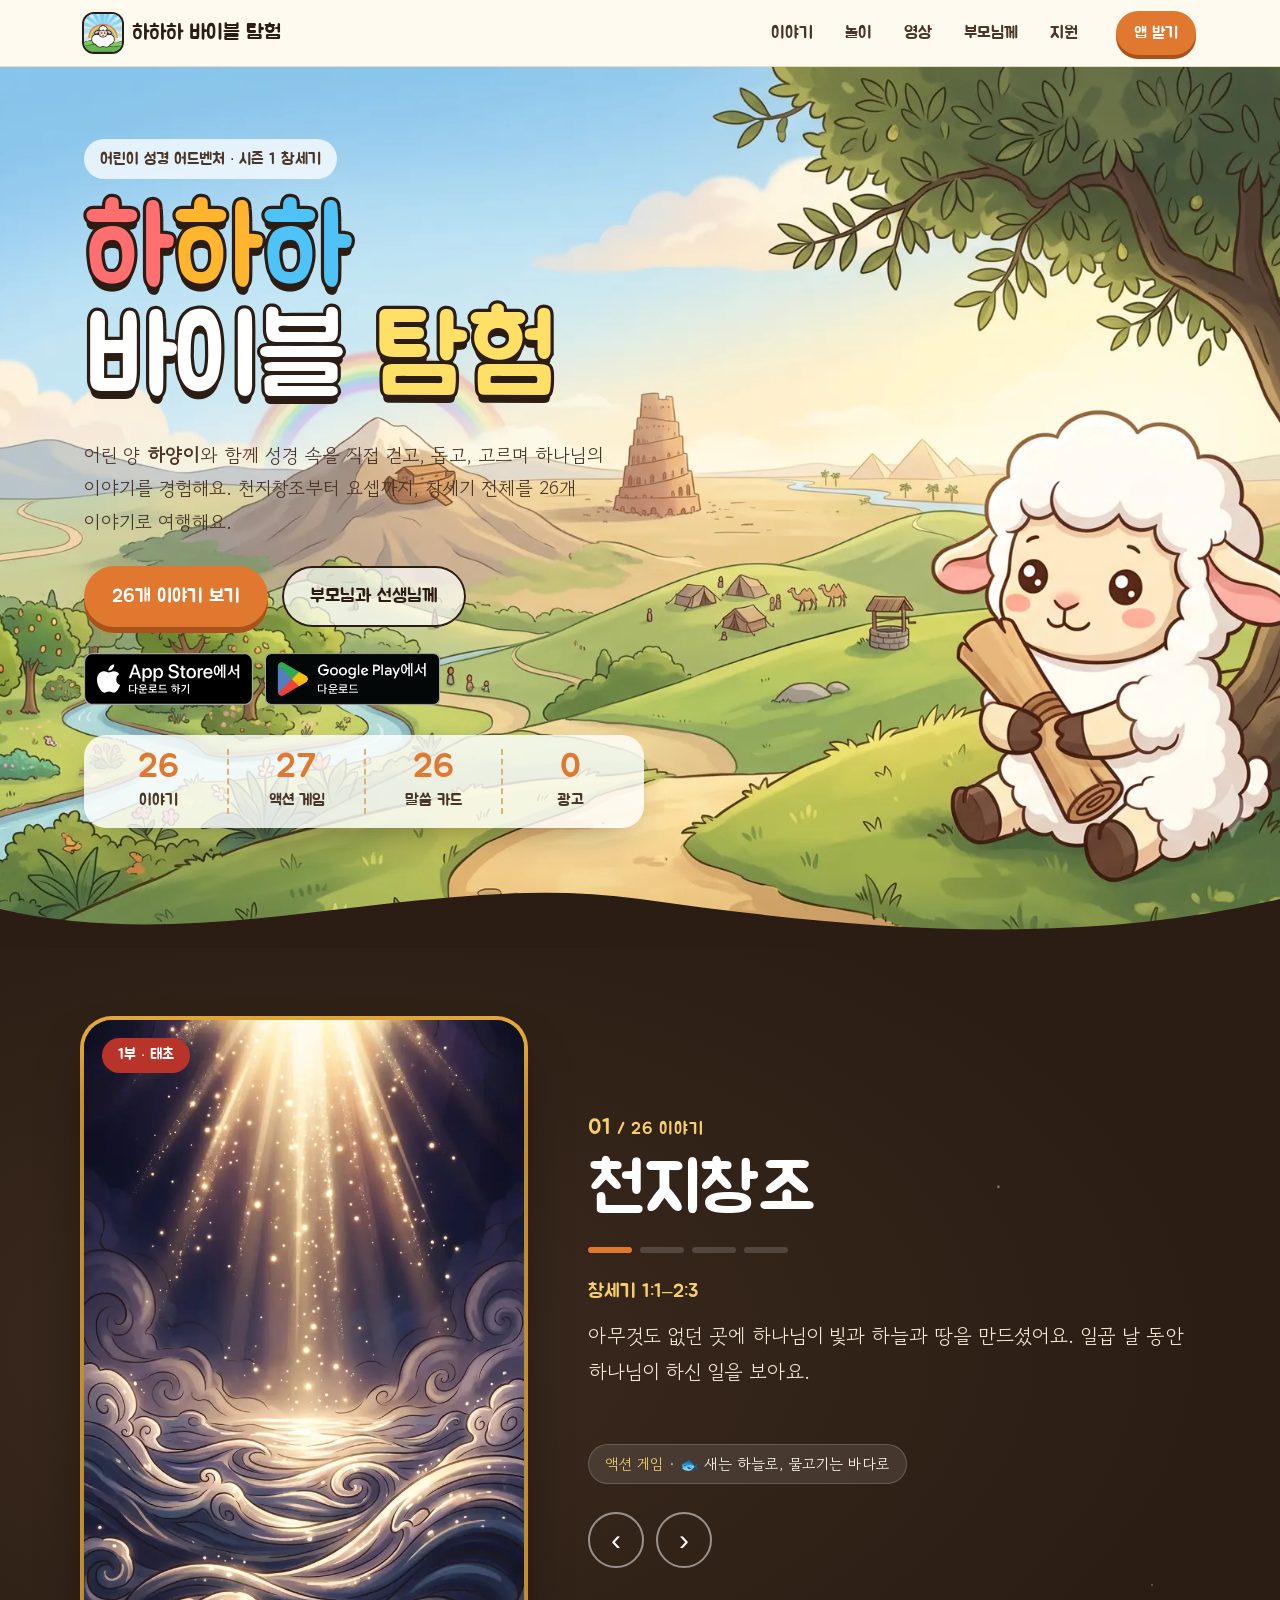
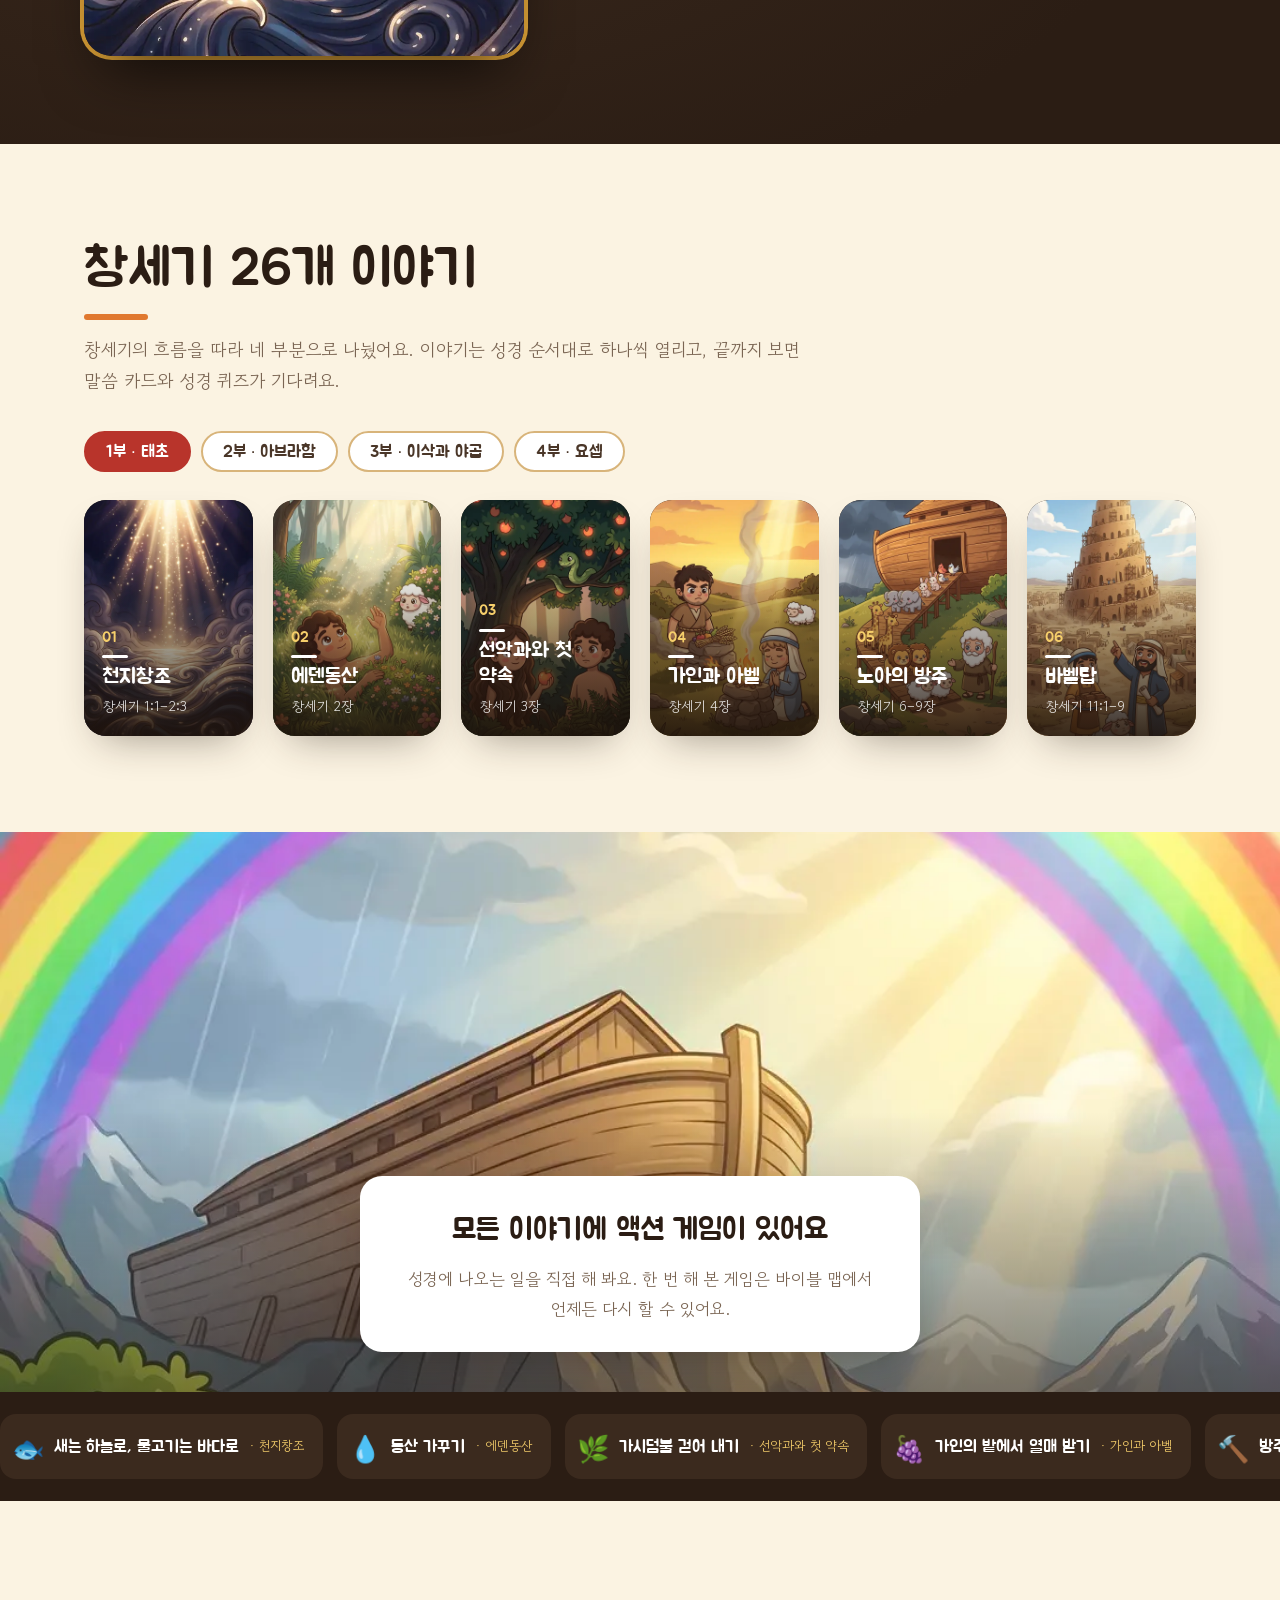
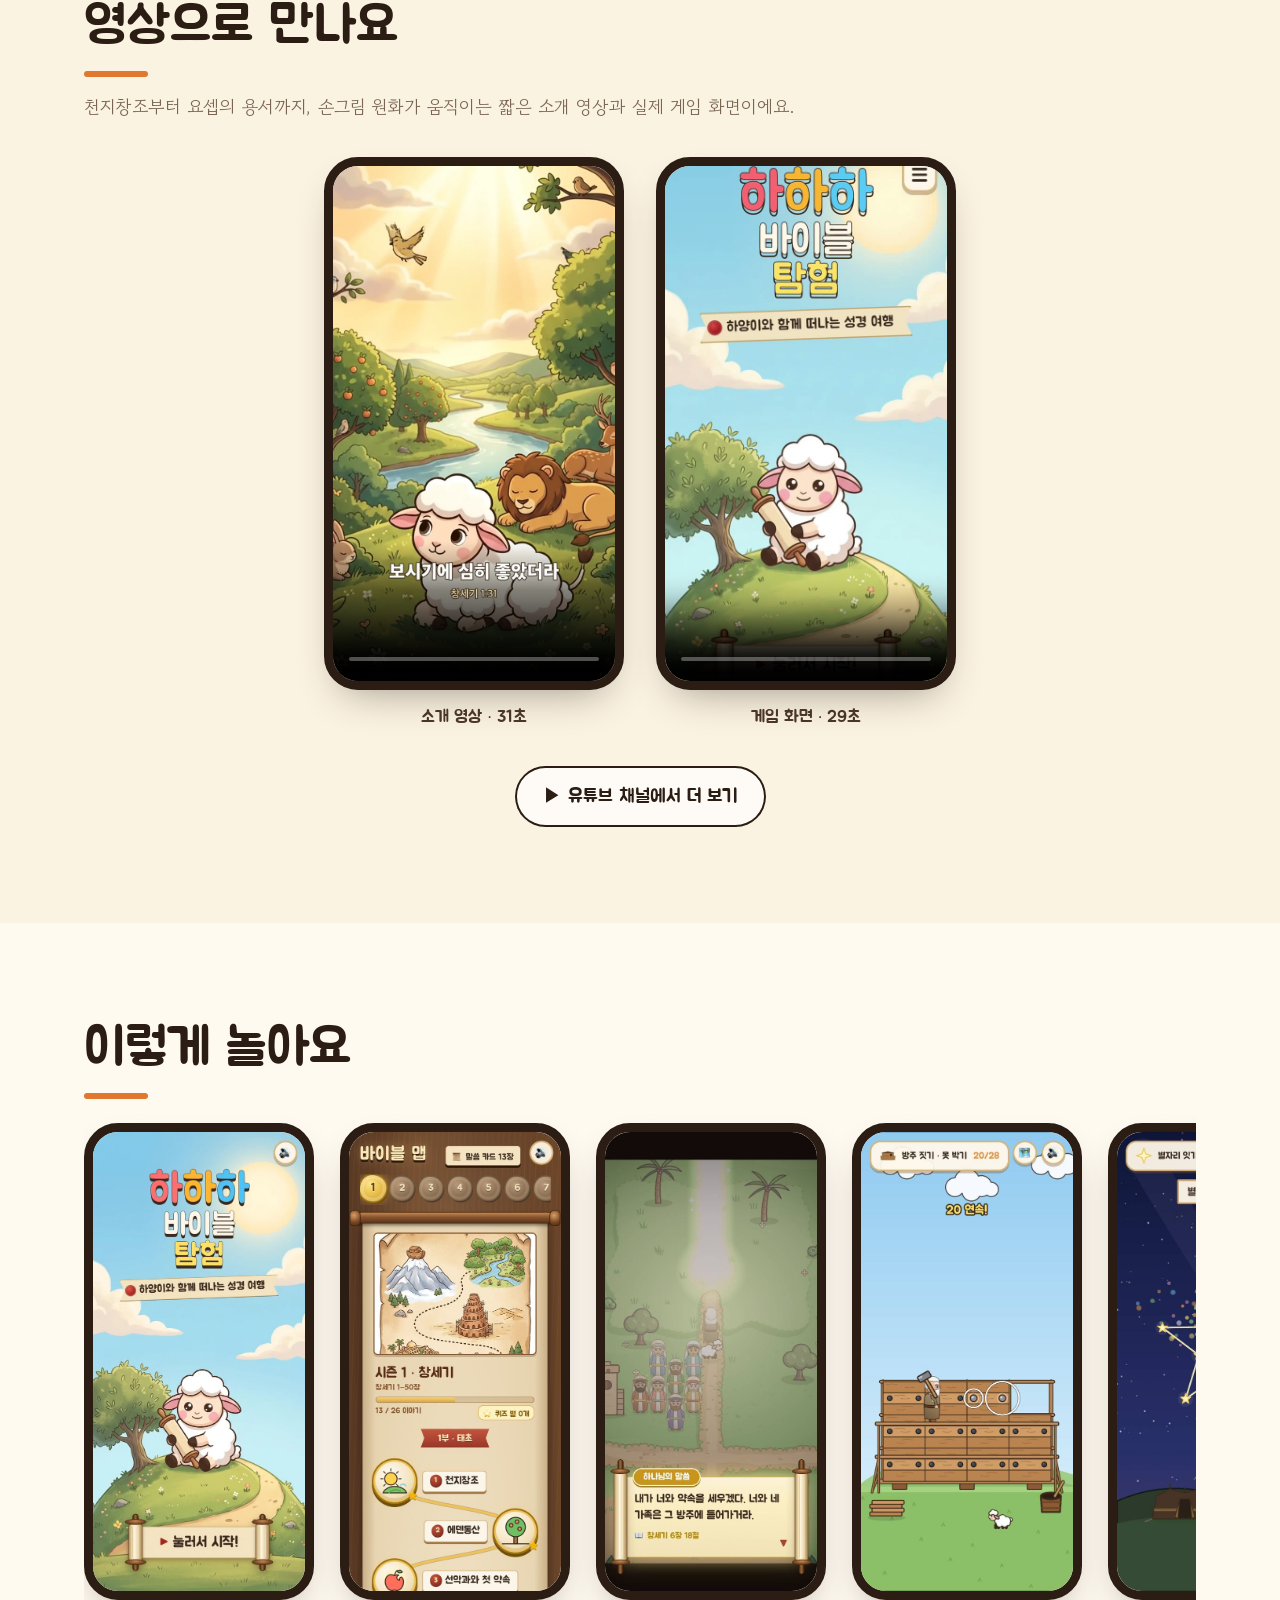
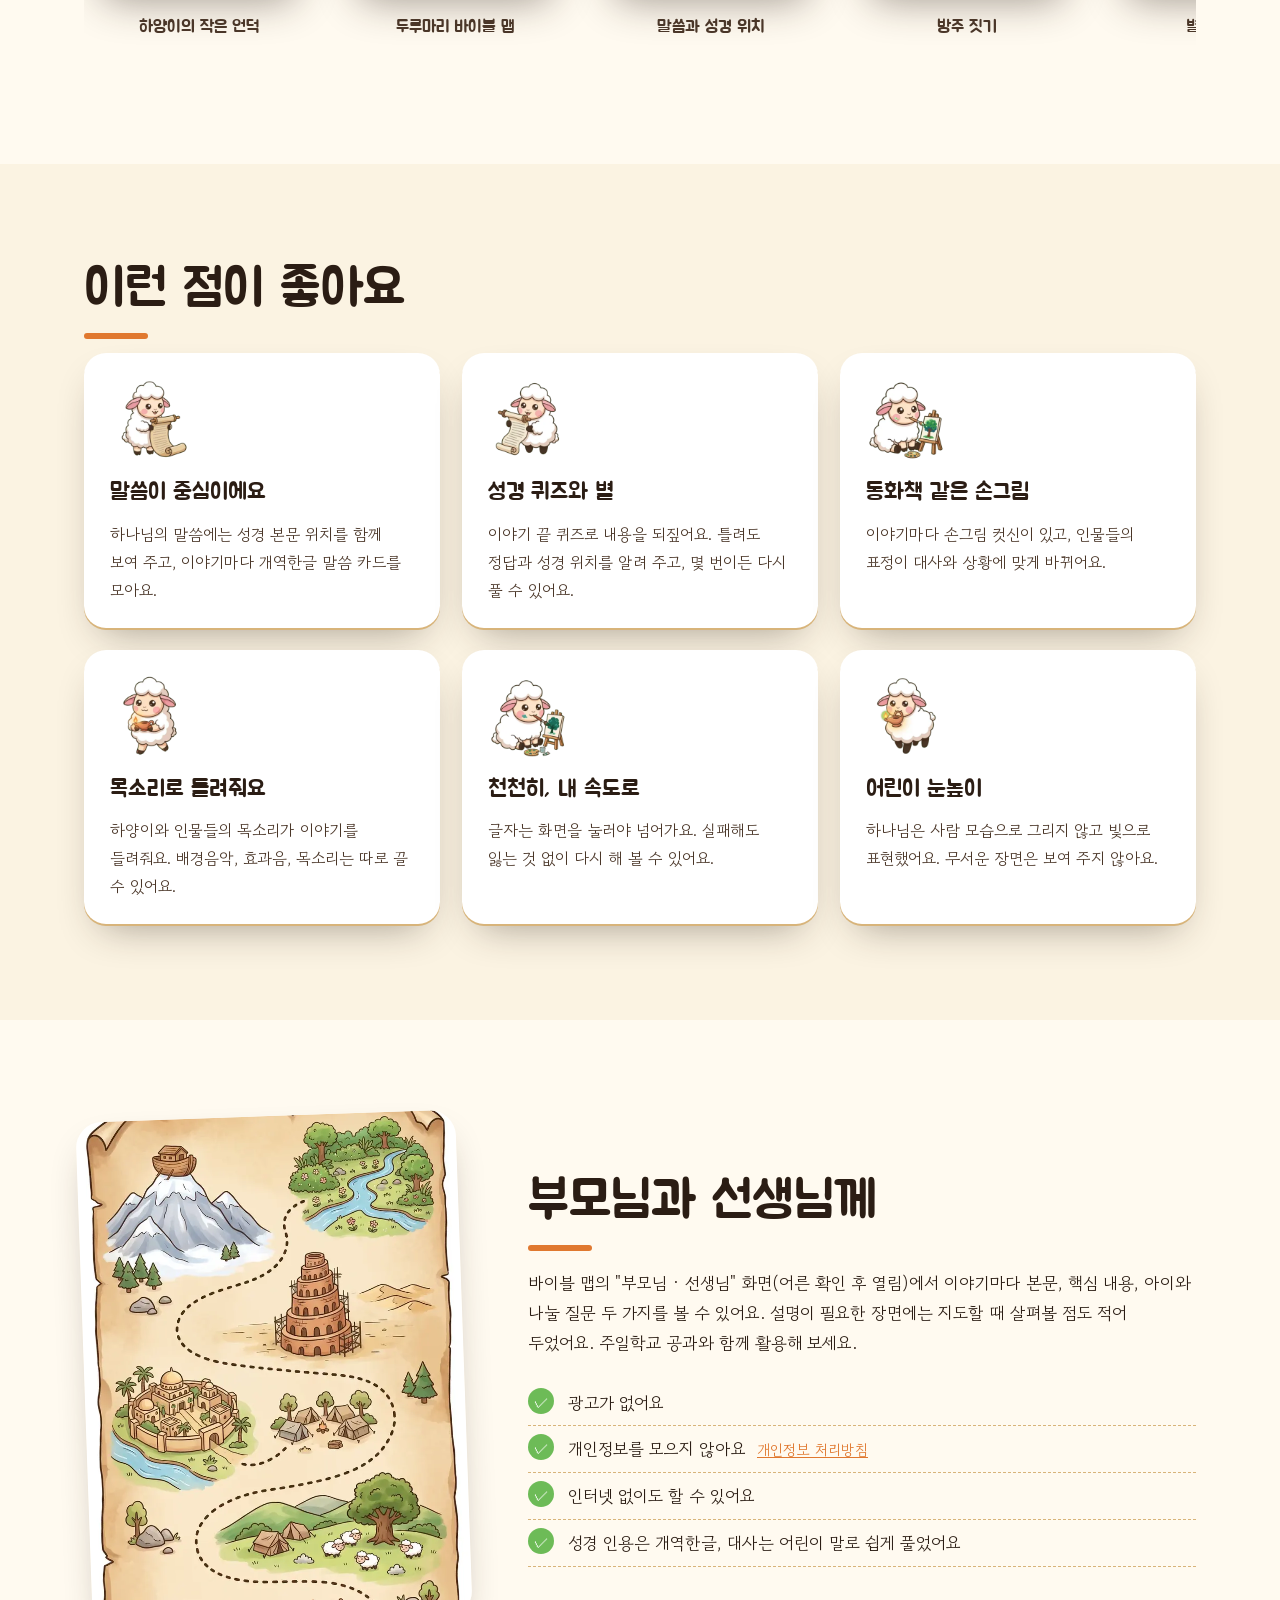
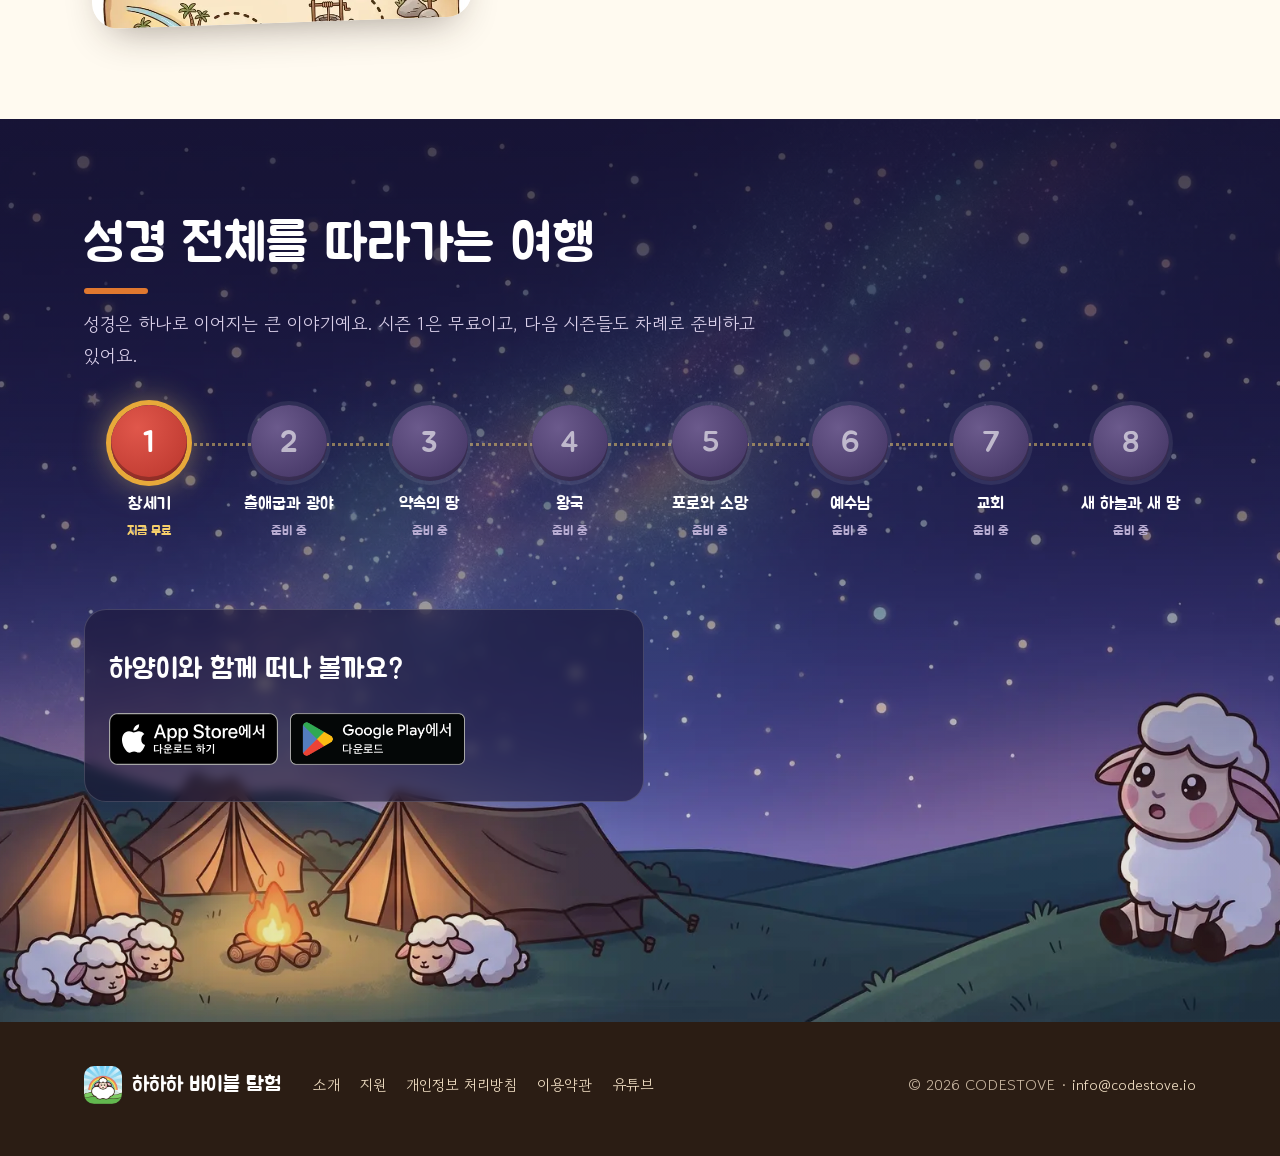
==== commit d38d5eb4: "유튜브 채널 링크 (영상 구역 버튼, 바닥글) Co-Authored-By: Claude Opus 5.5 <noreply@anthropic.com>" ====
--- a/index.html
+++ b/index.html
@@ -113,6 +113,7 @@
         <figcaption>게임 화면 · 29초</figcaption>
       </figure>
     </div>
+    <p class="videos-more"><a class="ghost-btn" href="https://www.youtube.com/@%ED%95%98%ED%95%98%ED%95%98%EB%B0%94%EC%9D%B4%EB%B8%94%ED%83%90%ED%97%98" target="_blank" rel="noopener">▶ 유튜브 채널에서 더 보기</a></p>
   </div>
 </section>
 
@@ -189,7 +190,7 @@
 <footer class="site-footer">
   <div class="wrap">
     <a class="brand" href="index.html"><img src="assets/icon.png" alt="">하하하 바이블 탐험</a>
-    <nav><a href="index.html">소개</a><a href="support.html">지원</a><a href="privacy.html">개인정보 처리방침</a><a href="terms.html">이용약관</a></nav>
+    <nav><a href="index.html">소개</a><a href="support.html">지원</a><a href="privacy.html">개인정보 처리방침</a><a href="terms.html">이용약관</a><a href="https://www.youtube.com/@%ED%95%98%ED%95%98%ED%95%98%EB%B0%94%EC%9D%B4%EB%B8%94%ED%83%90%ED%97%98" target="_blank" rel="noopener">유튜브</a></nav>
     <p>© 2026 CODESTOVE · <a href="mailto:info@codestove.io">info@codestove.io</a></p>
   </div>
 </footer>
--- a/style.css
+++ b/style.css
@@ -586,6 +586,7 @@
 }
 
 .videos figcaption { font-family: var(--display); color: var(--ink-2); margin-top: 12px; }
+.videos-more { text-align: center; margin: 34px 0 0; }
 
 /* ---------- 좋은 점 ---------- */
 .features {
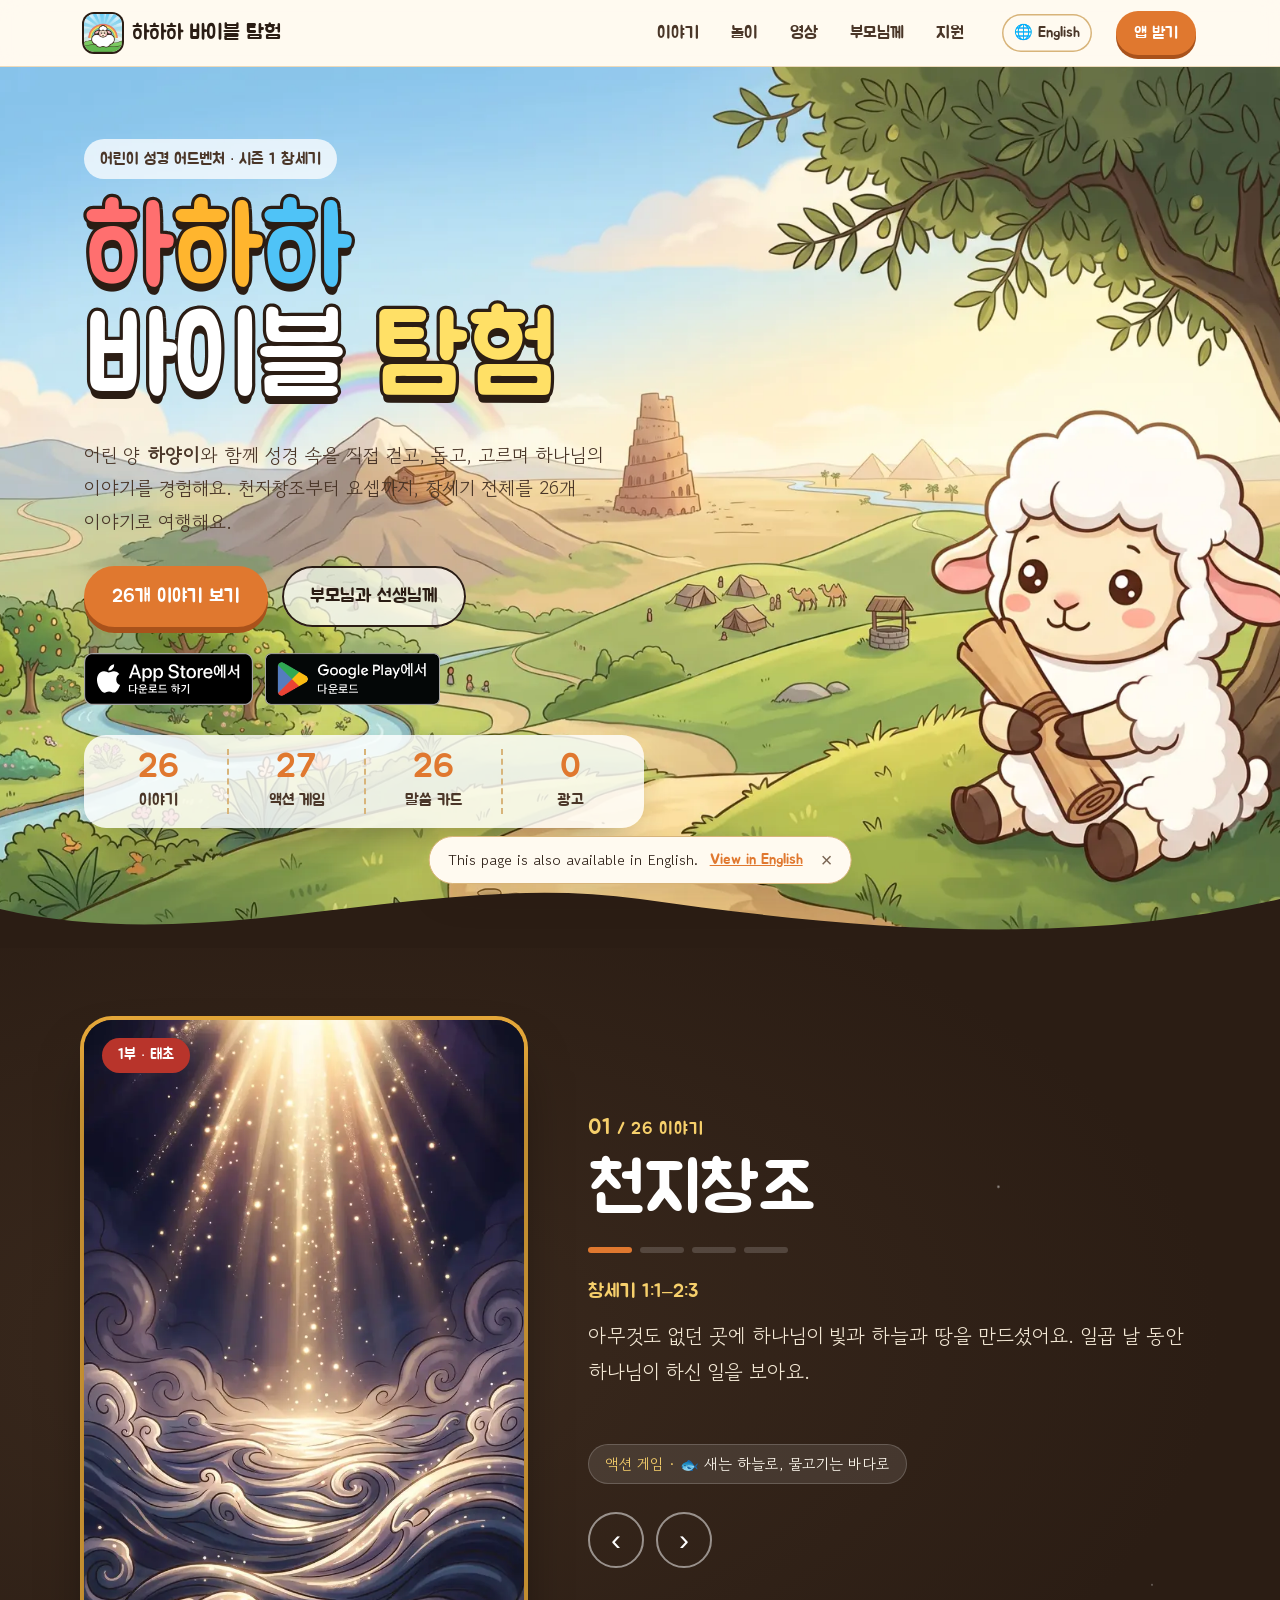
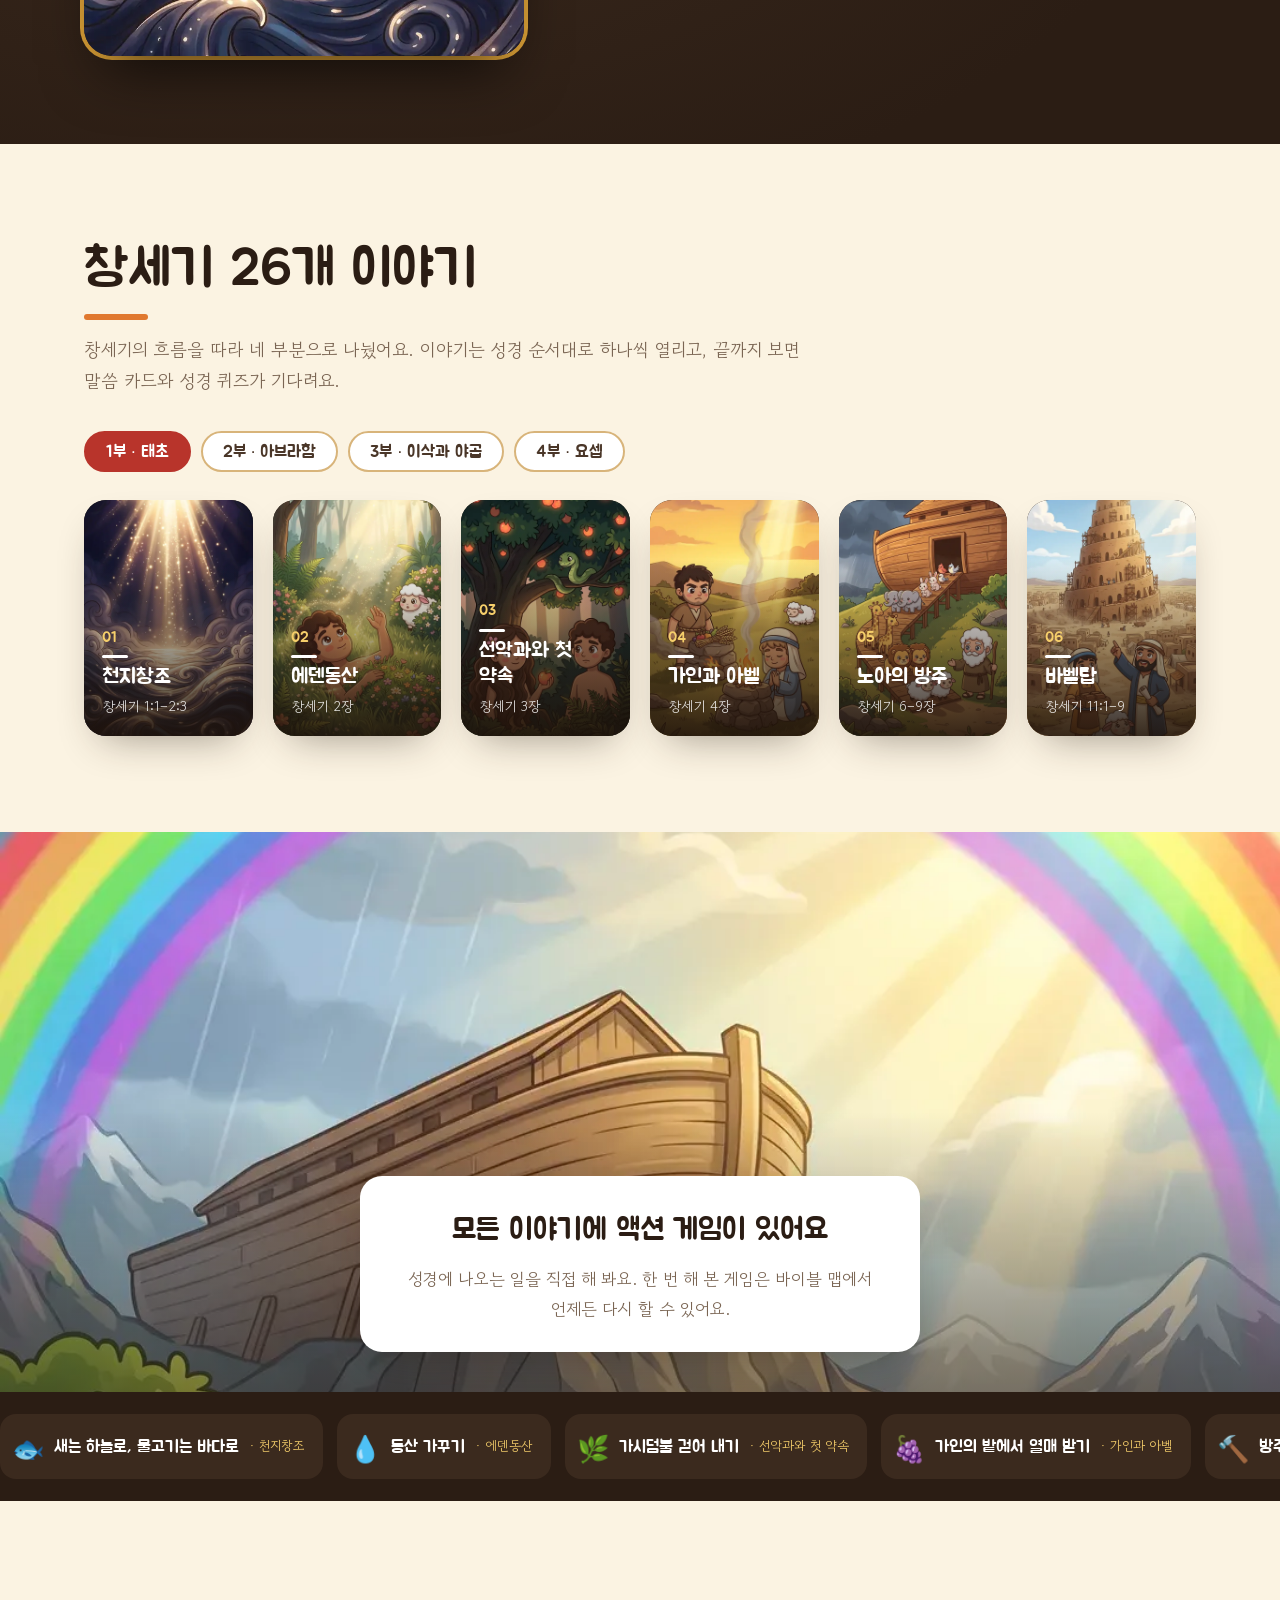
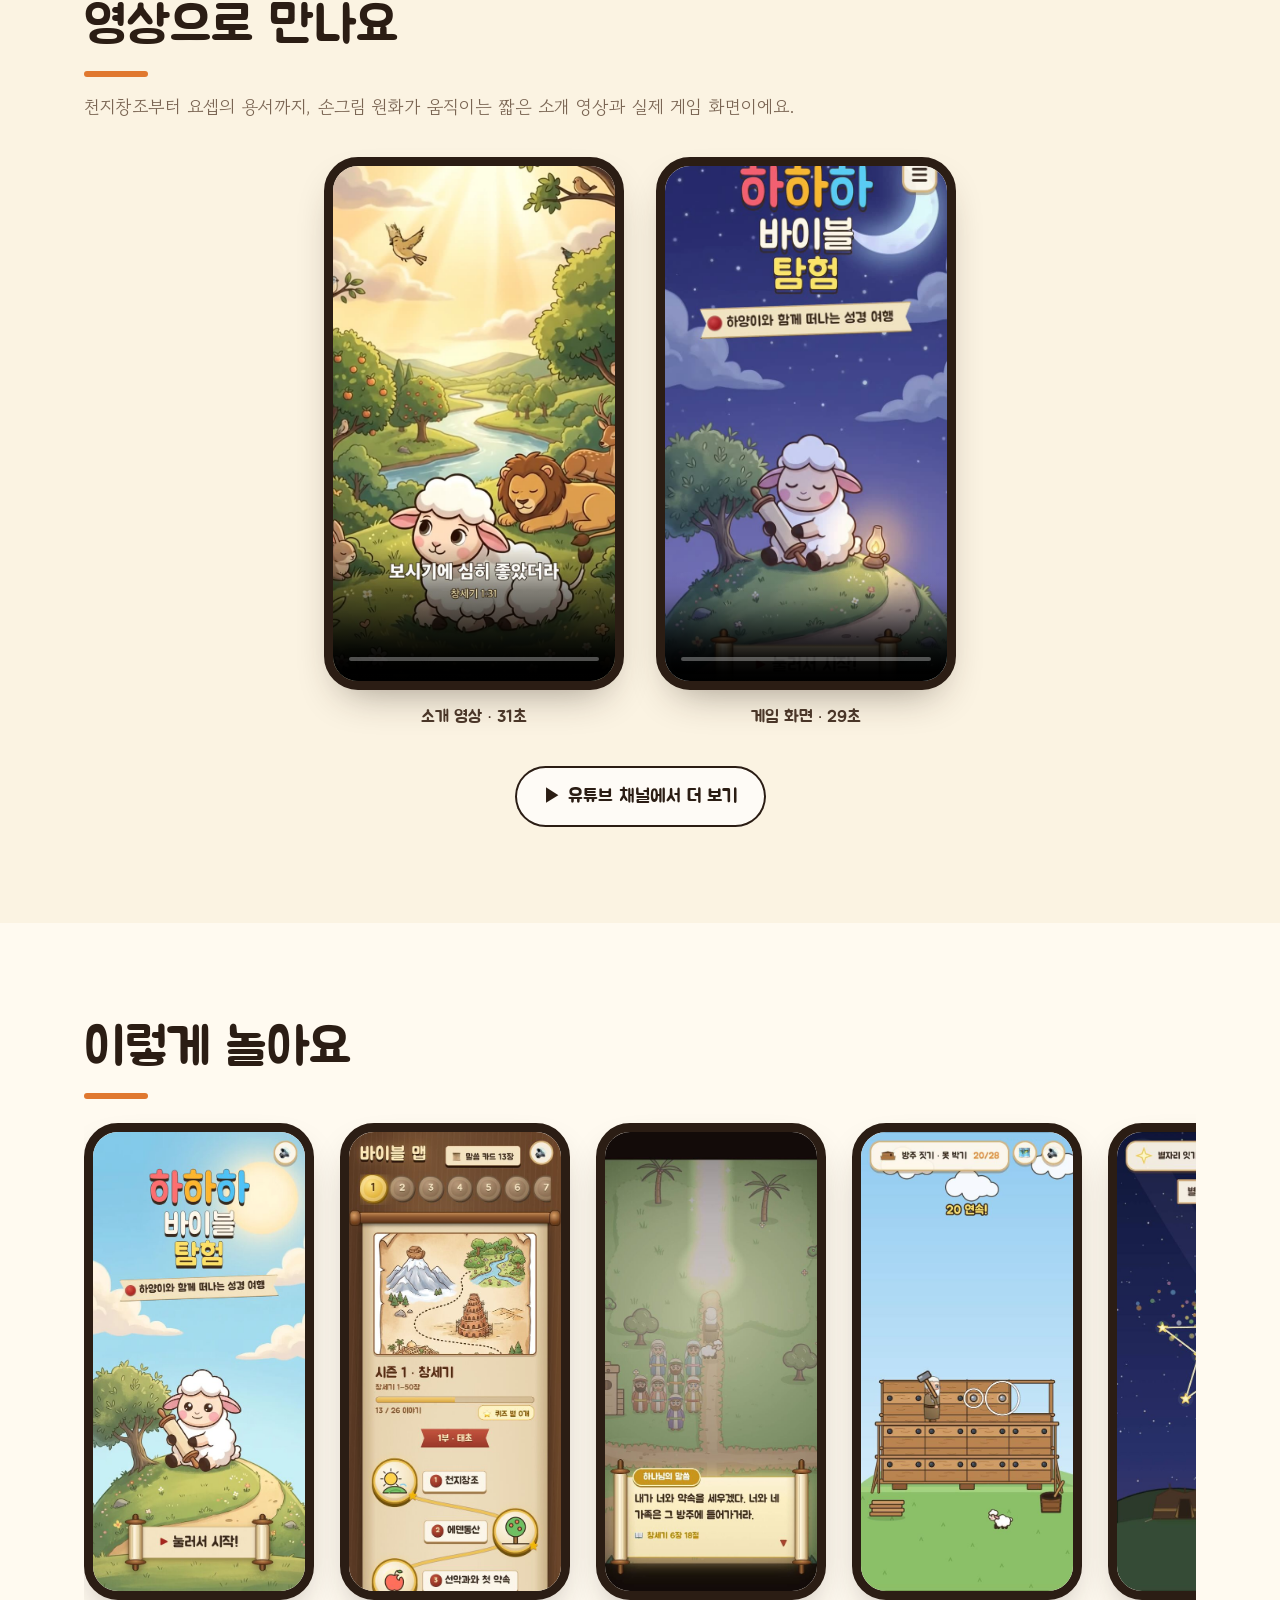
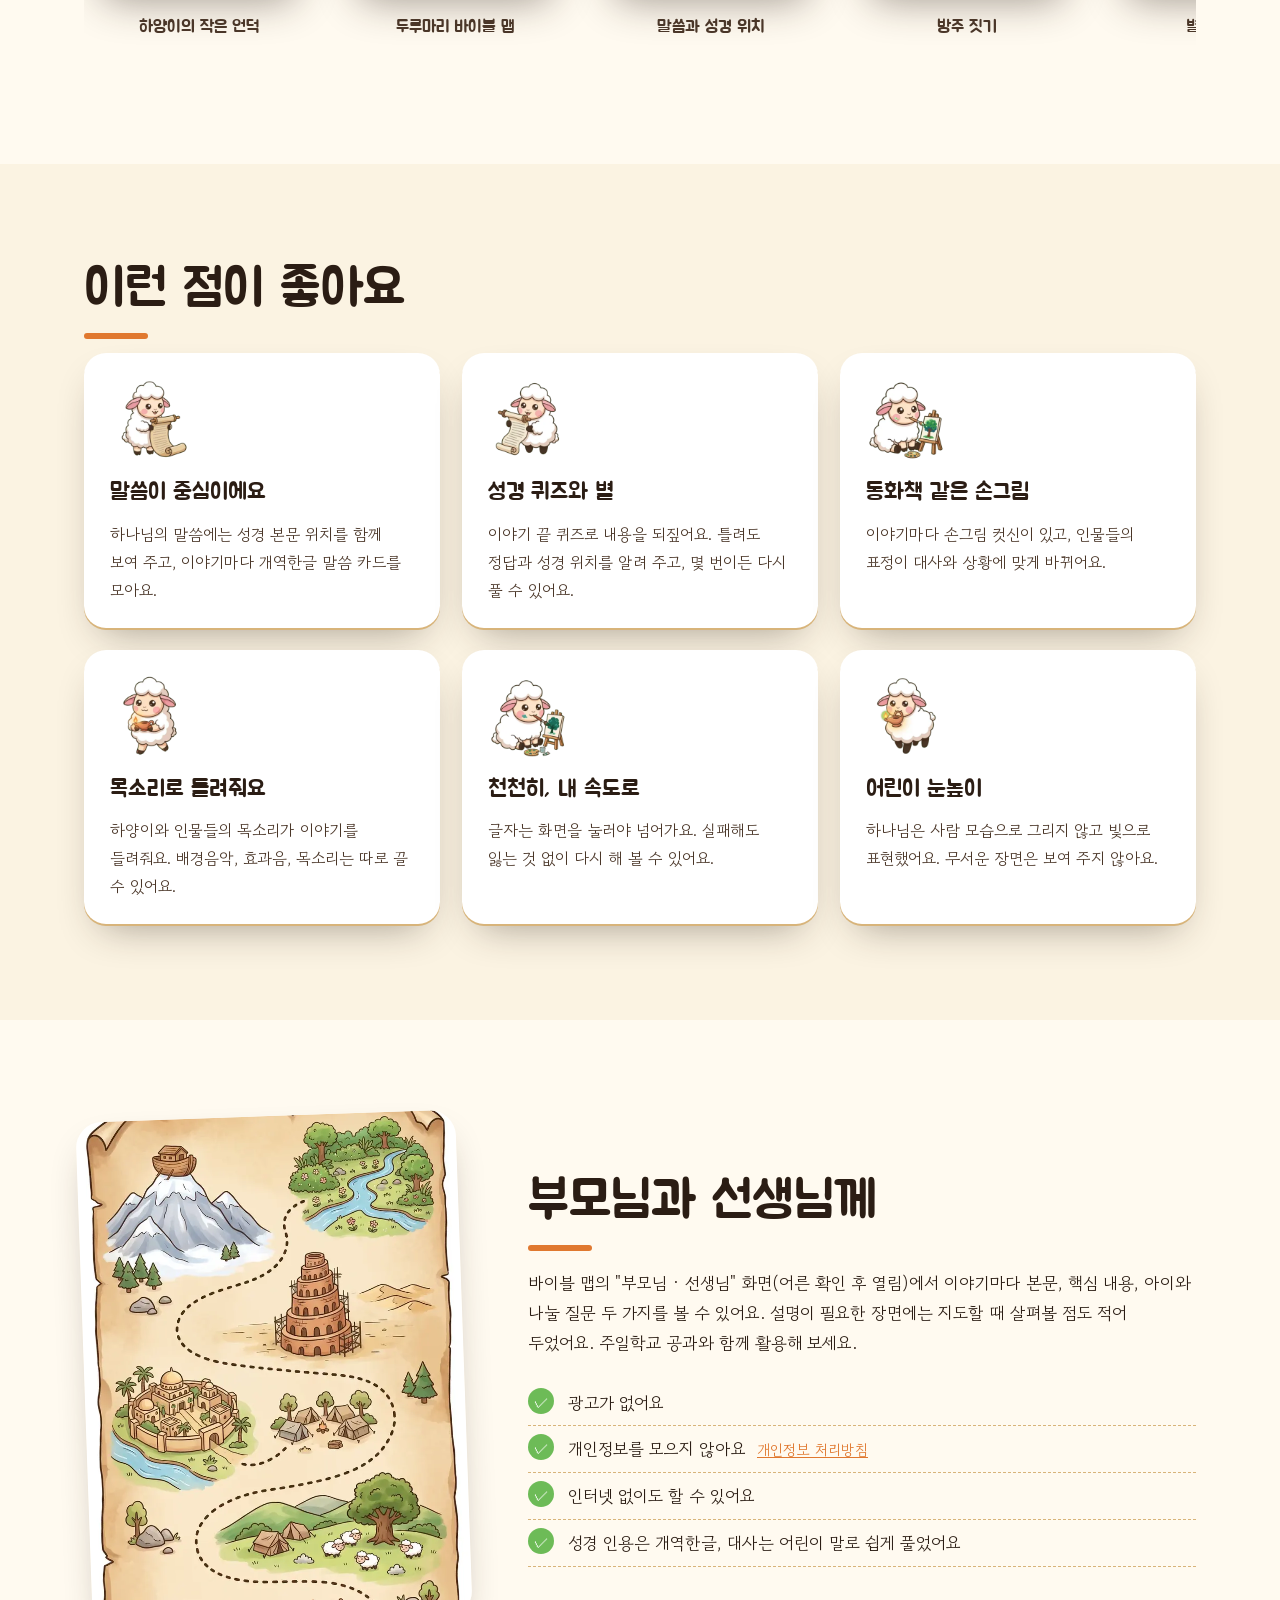
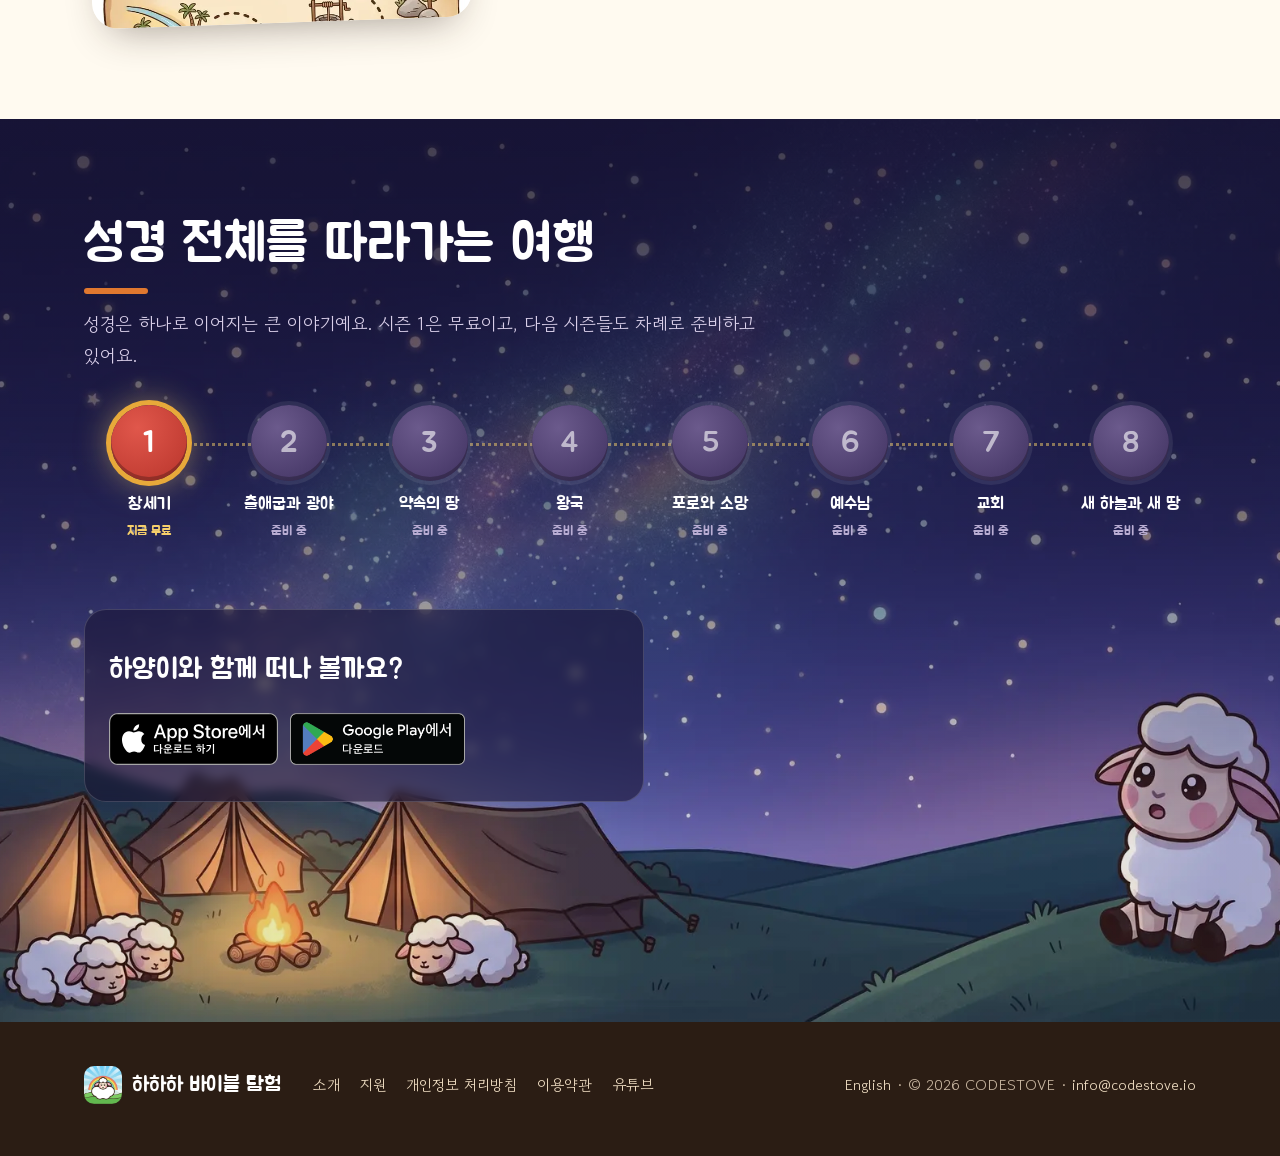
==== commit ac636759: "다국어: 영어 페이지(en/) 네 쪽, 언어 바꾸기 버튼·hreflang, 브라우저 언어 안내, 휴대폰 머리 줄 정리 - en/index·support·privacy·terms (" ====
--- a/index.html
+++ b/index.html
@@ -9,6 +9,9 @@
 <meta property="og:title" content="하하하 바이블 탐험">
 <meta property="og:description" content="하양이와 함께 떠나는 성경 여행 · 창세기 26개 이야기">
 <meta property="og:image" content="assets/og.jpg">
+<link rel="alternate" hreflang="ko" href="https://shine-codestove.github.io/hahaha-bible-site/index.html">
+<link rel="alternate" hreflang="en" href="https://shine-codestove.github.io/hahaha-bible-site/en/index.html">
+<link rel="alternate" hreflang="x-default" href="https://shine-codestove.github.io/hahaha-bible-site/en/index.html">
 <link rel="icon" type="image/png" href="assets/icon.png">
 <link rel="apple-touch-icon" href="assets/icon.png">
 <link rel="preconnect" href="https://fonts.googleapis.com">
@@ -28,6 +31,7 @@
       <a href="#parents">부모님께</a>
       <a href="support.html">지원</a>
     </nav>
+    <a class="lang-switch" href="en/index.html" hreflang="en" lang="en" data-lang="en">🌐 English</a>
     <a class="pill-btn small" href="#get">앱 받기</a>
   </div>
 </header>
@@ -191,7 +195,7 @@
   <div class="wrap">
     <a class="brand" href="index.html"><img src="assets/icon.png" alt="">하하하 바이블 탐험</a>
     <nav><a href="index.html">소개</a><a href="support.html">지원</a><a href="privacy.html">개인정보 처리방침</a><a href="terms.html">이용약관</a><a href="https://www.youtube.com/@%ED%95%98%ED%95%98%ED%95%98%EB%B0%94%EC%9D%B4%EB%B8%94%ED%83%90%ED%97%98" target="_blank" rel="noopener">유튜브</a></nav>
-    <p>© 2026 CODESTOVE · <a href="mailto:info@codestove.io">info@codestove.io</a></p>
+    <p><a href="en/index.html" hreflang="en" lang="en" data-lang="en">English</a> · © 2026 CODESTOVE · <a href="mailto:info@codestove.io">info@codestove.io</a></p>
   </div>
 </footer>
 
--- a/style.css
+++ b/style.css
@@ -831,3 +831,63 @@
   .card { padding: 24px 20px; }
   .page-hero img { width: 100px; right: 4%; }
 }
+
+/* ---------- 언어 (한국어 / English) ---------- */
+.lang-switch {
+  margin-left: auto;
+  font-family: var(--display);
+  font-size: 15px;
+  color: var(--ink-2);
+  text-decoration: none;
+  white-space: nowrap;
+  padding: 6px 12px;
+  border-radius: 999px;
+  box-shadow: inset 0 0 0 1.5px var(--edge);
+}
+.lang-switch:hover { background: var(--paper-2); color: var(--ink); }
+.menu + .lang-switch { margin-left: 0; }
+.lang-hint {
+  position: fixed;
+  left: 50%;
+  bottom: 16px;
+  transform: translateX(-50%);
+  z-index: 30;
+  display: flex;
+  align-items: center;
+  gap: 12px;
+  max-width: calc(100% - 32px);
+  padding: 10px 12px 10px 18px;
+  font-size: 15px;
+  background: var(--cream);
+  border: 1.5px solid var(--edge);
+  border-radius: 999px;
+  box-shadow: var(--shadow);
+}
+.lang-hint a { font-family: var(--display); white-space: nowrap; }
+.lang-hint button {
+  border: 0;
+  background: none;
+  font-size: 20px;
+  line-height: 1;
+  color: var(--sub);
+  cursor: pointer;
+}
+
+/* 영어 페이지: 영어 글꼴, 낱말 단위 줄바꿈 */
+html[lang='en'] { --display: 'Fredoka', 'Jua', sans-serif; }
+html[lang='en'] body {
+  font-family: 'Nunito', -apple-system, 'Segoe UI', sans-serif;
+  word-break: normal;
+  overflow-wrap: anywhere;
+}
+html[lang='en'] .logo-type { letter-spacing: 0; }
+html[lang='en'] .logo-type { font-size: clamp(46px, 7vw, 96px); }
+@media (max-width: 640px) {
+  /* 휴대폰: 머리에는 이름과 언어 바꾸기만 (앱 받기 배지는 첫 화면에 바로 있다) */
+  .bar .pill-btn.small { display: none; }
+  .bar { gap: 10px; }
+  .brand { min-width: 0; }
+  .brand { overflow: hidden; text-overflow: ellipsis; }
+  html[lang='en'] .brand { font-size: 17px; }
+  .lang-switch { margin-left: auto; font-size: 14px; padding: 5px 10px; }
+}
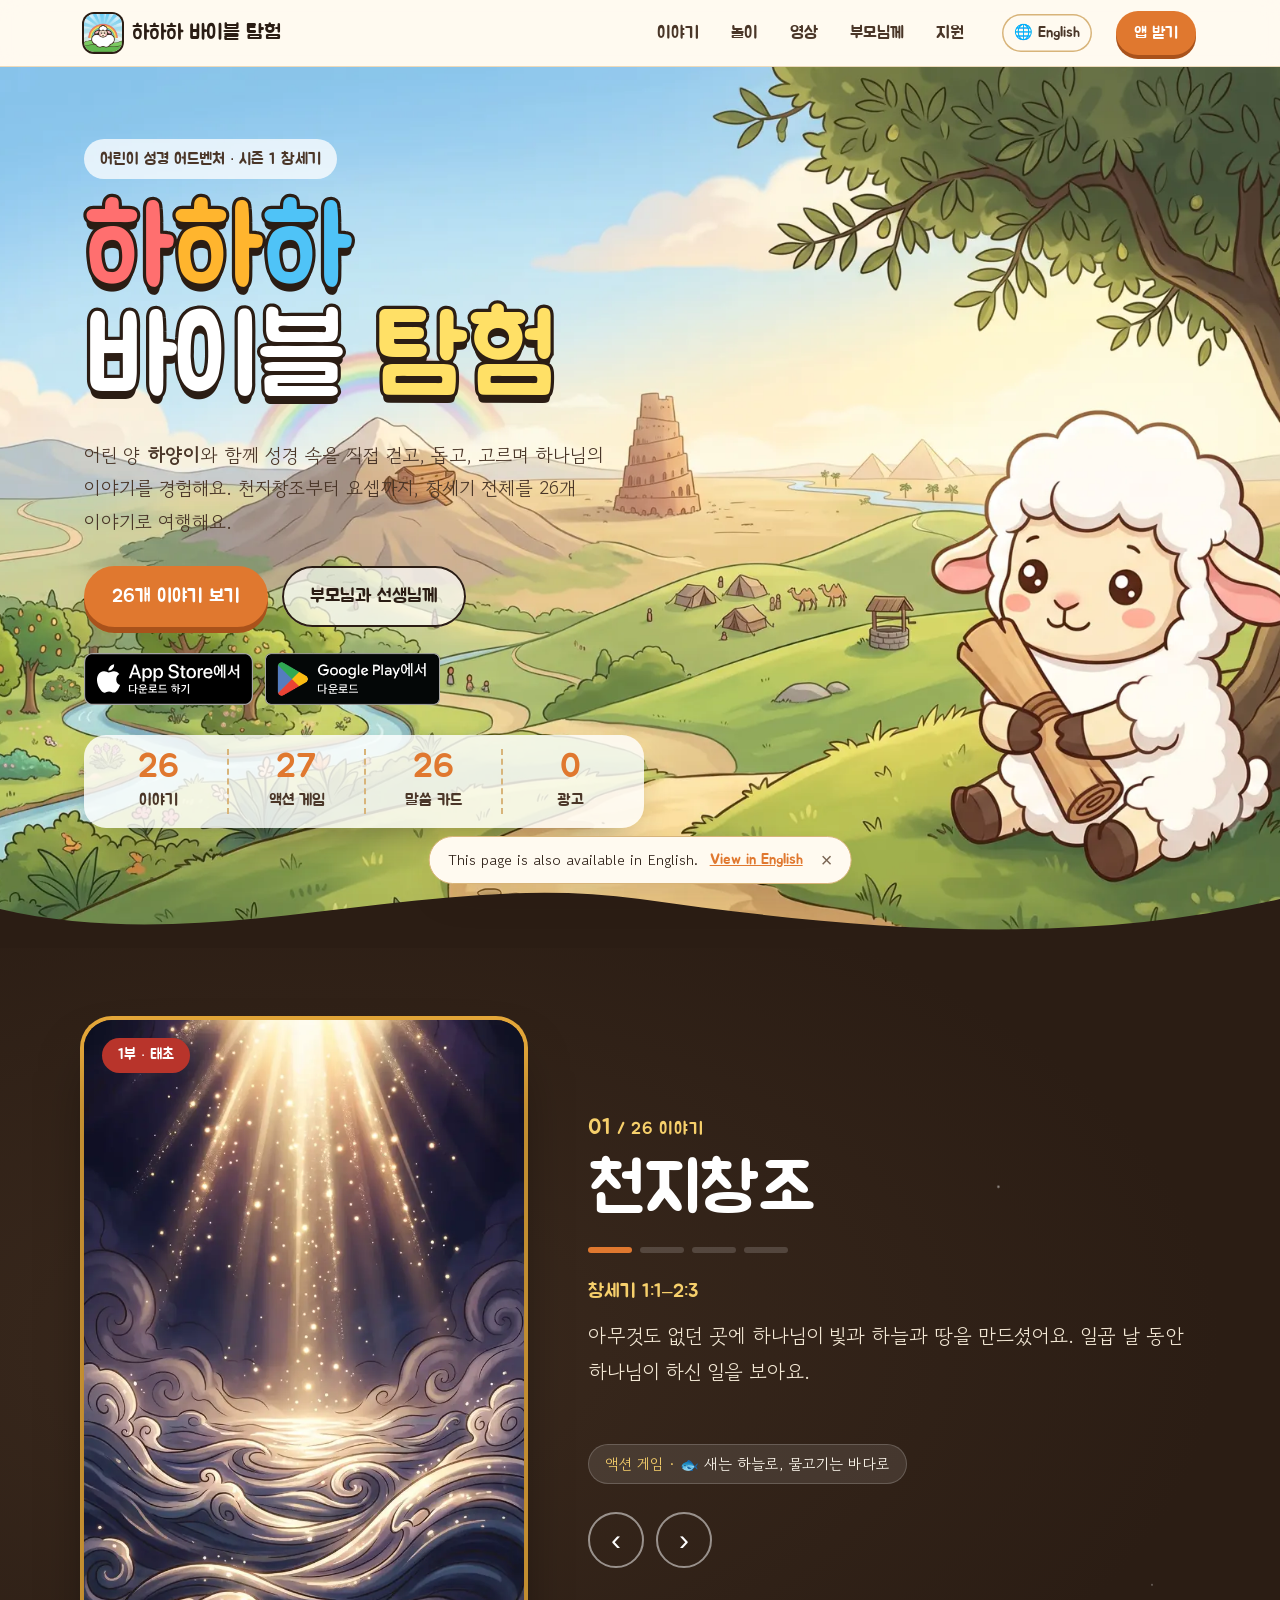
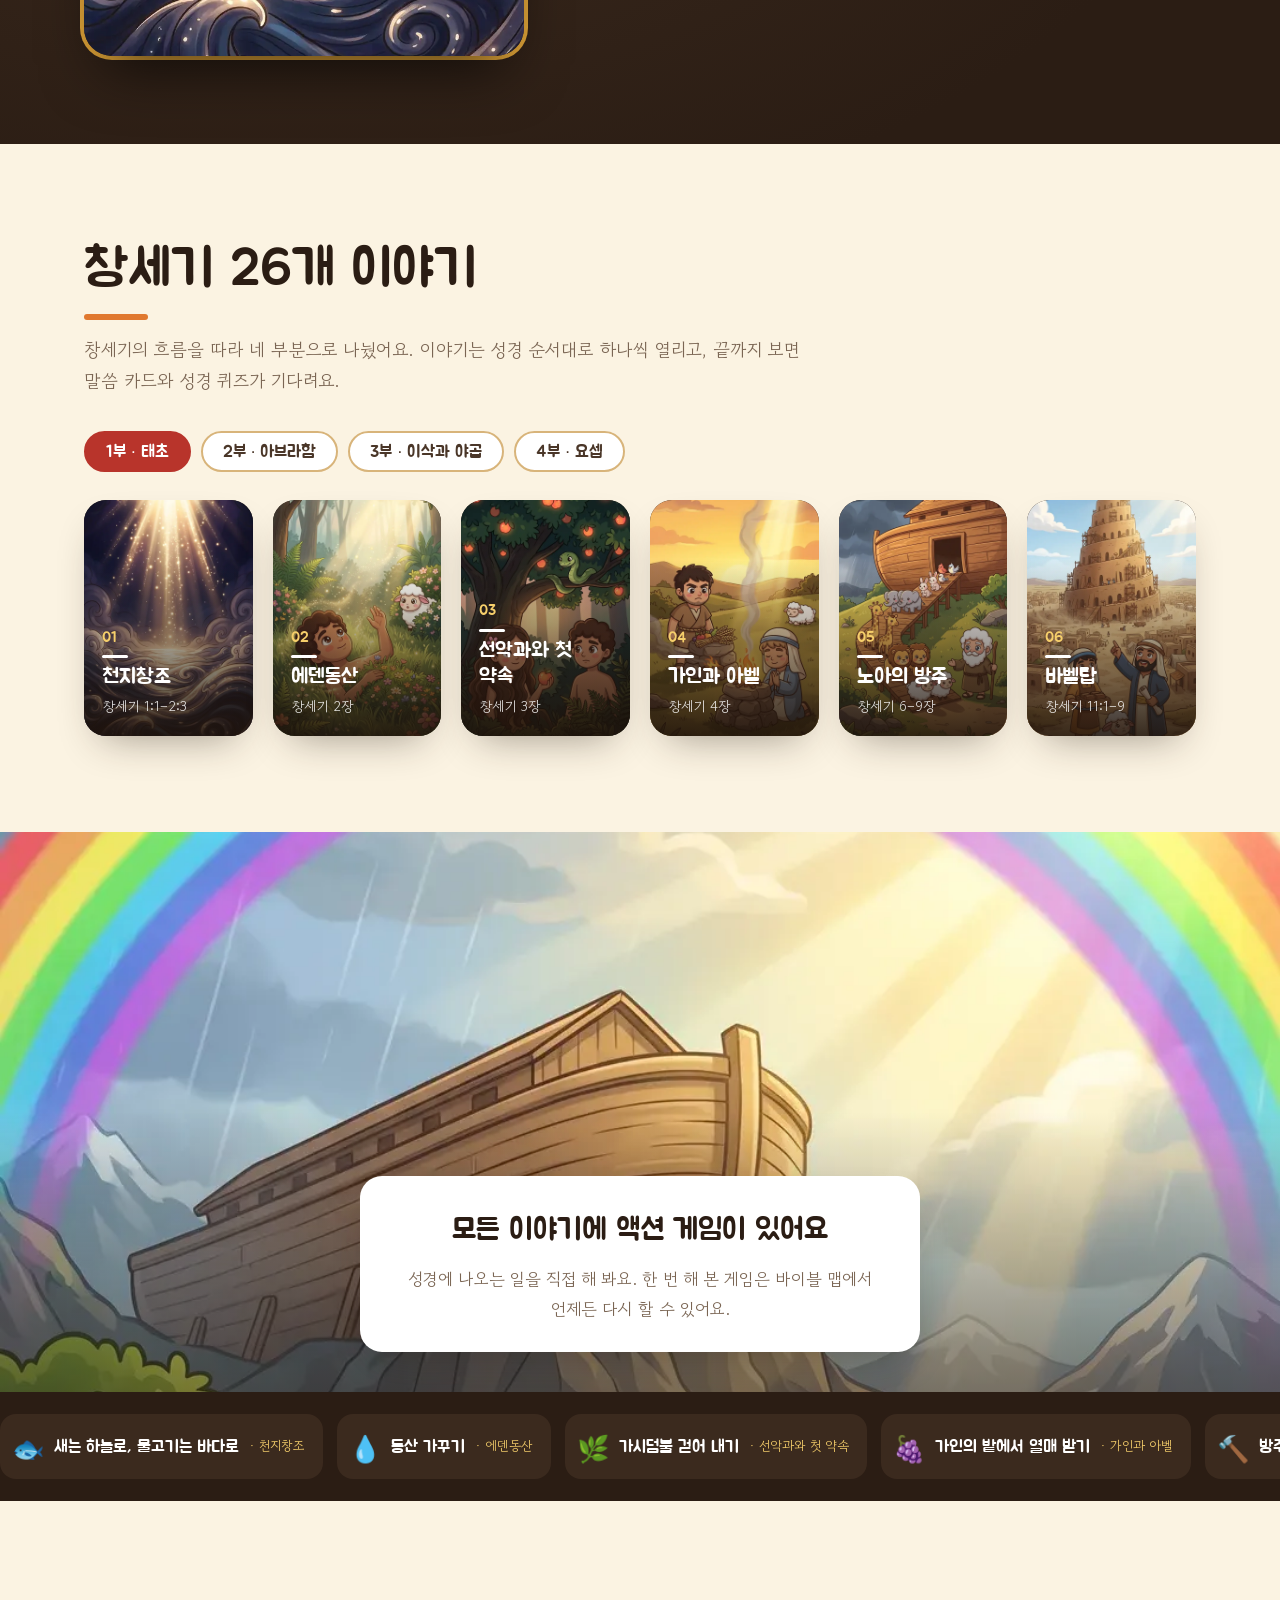
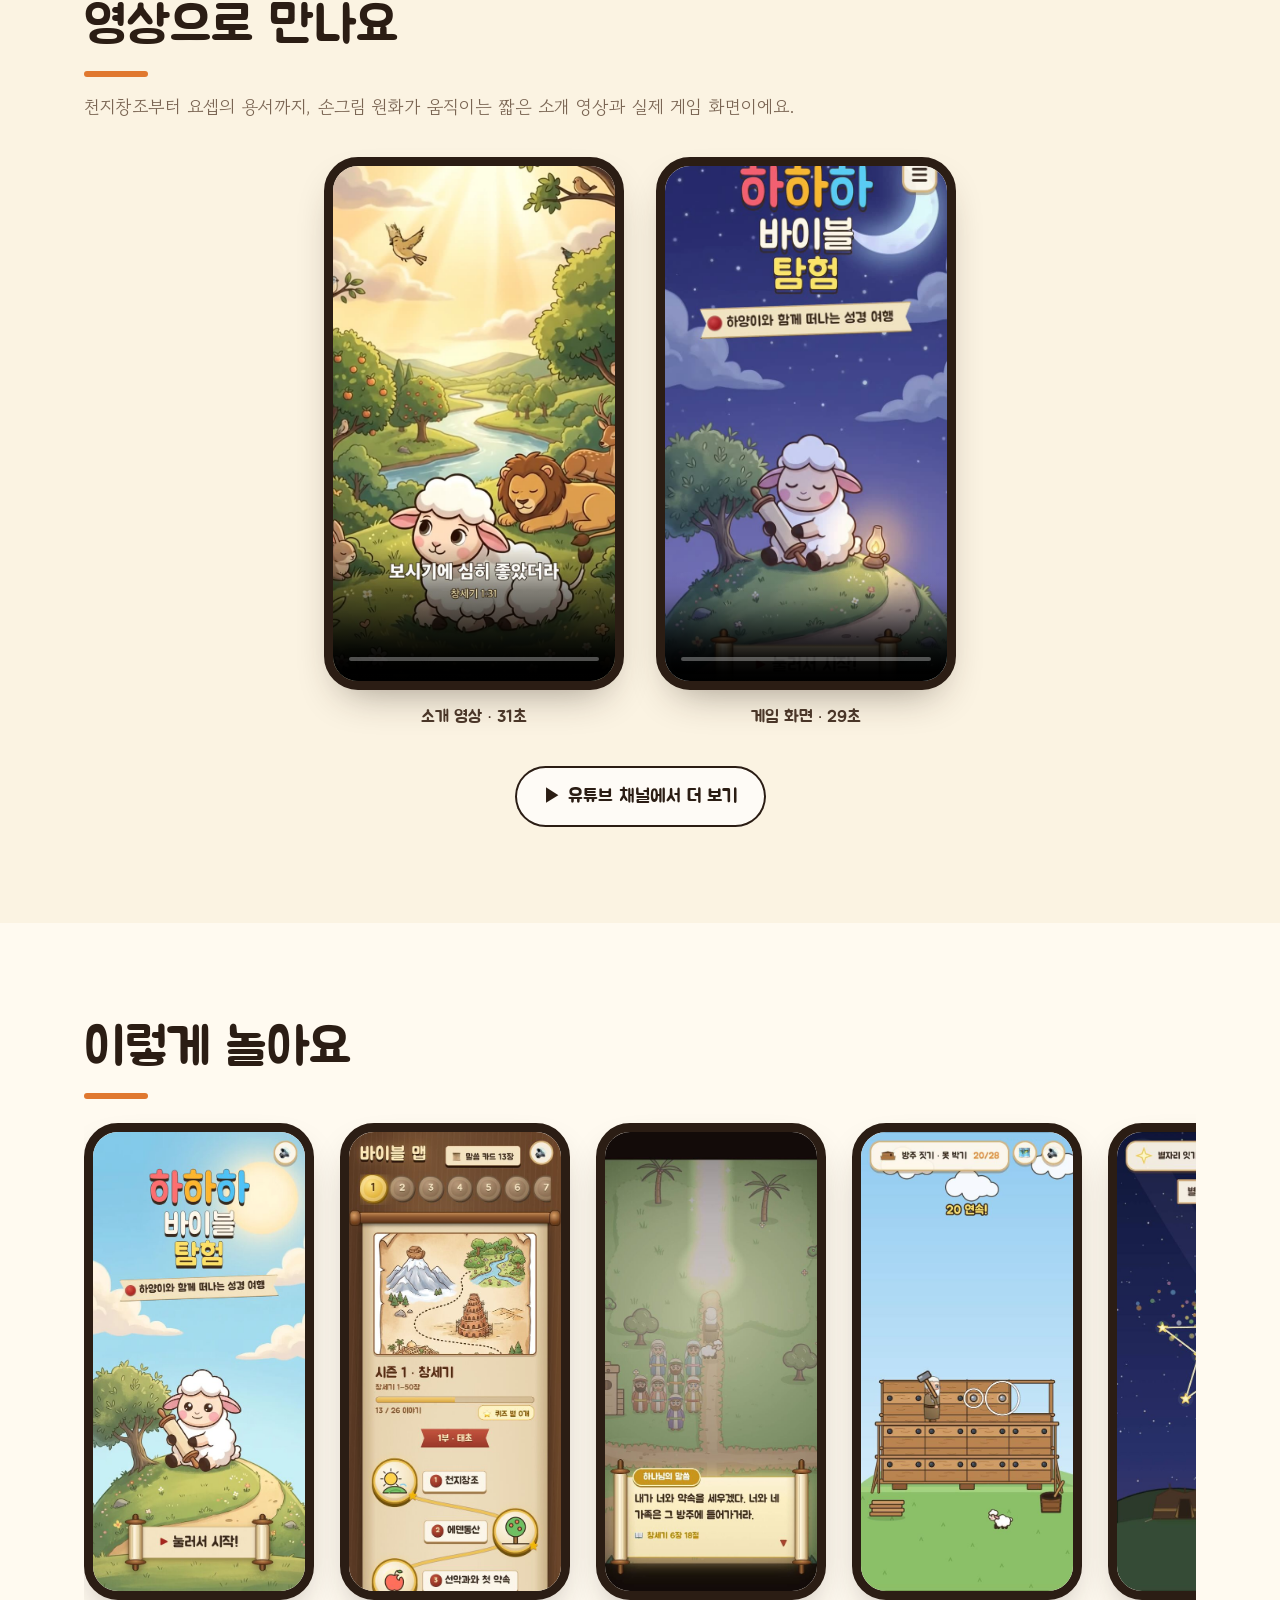
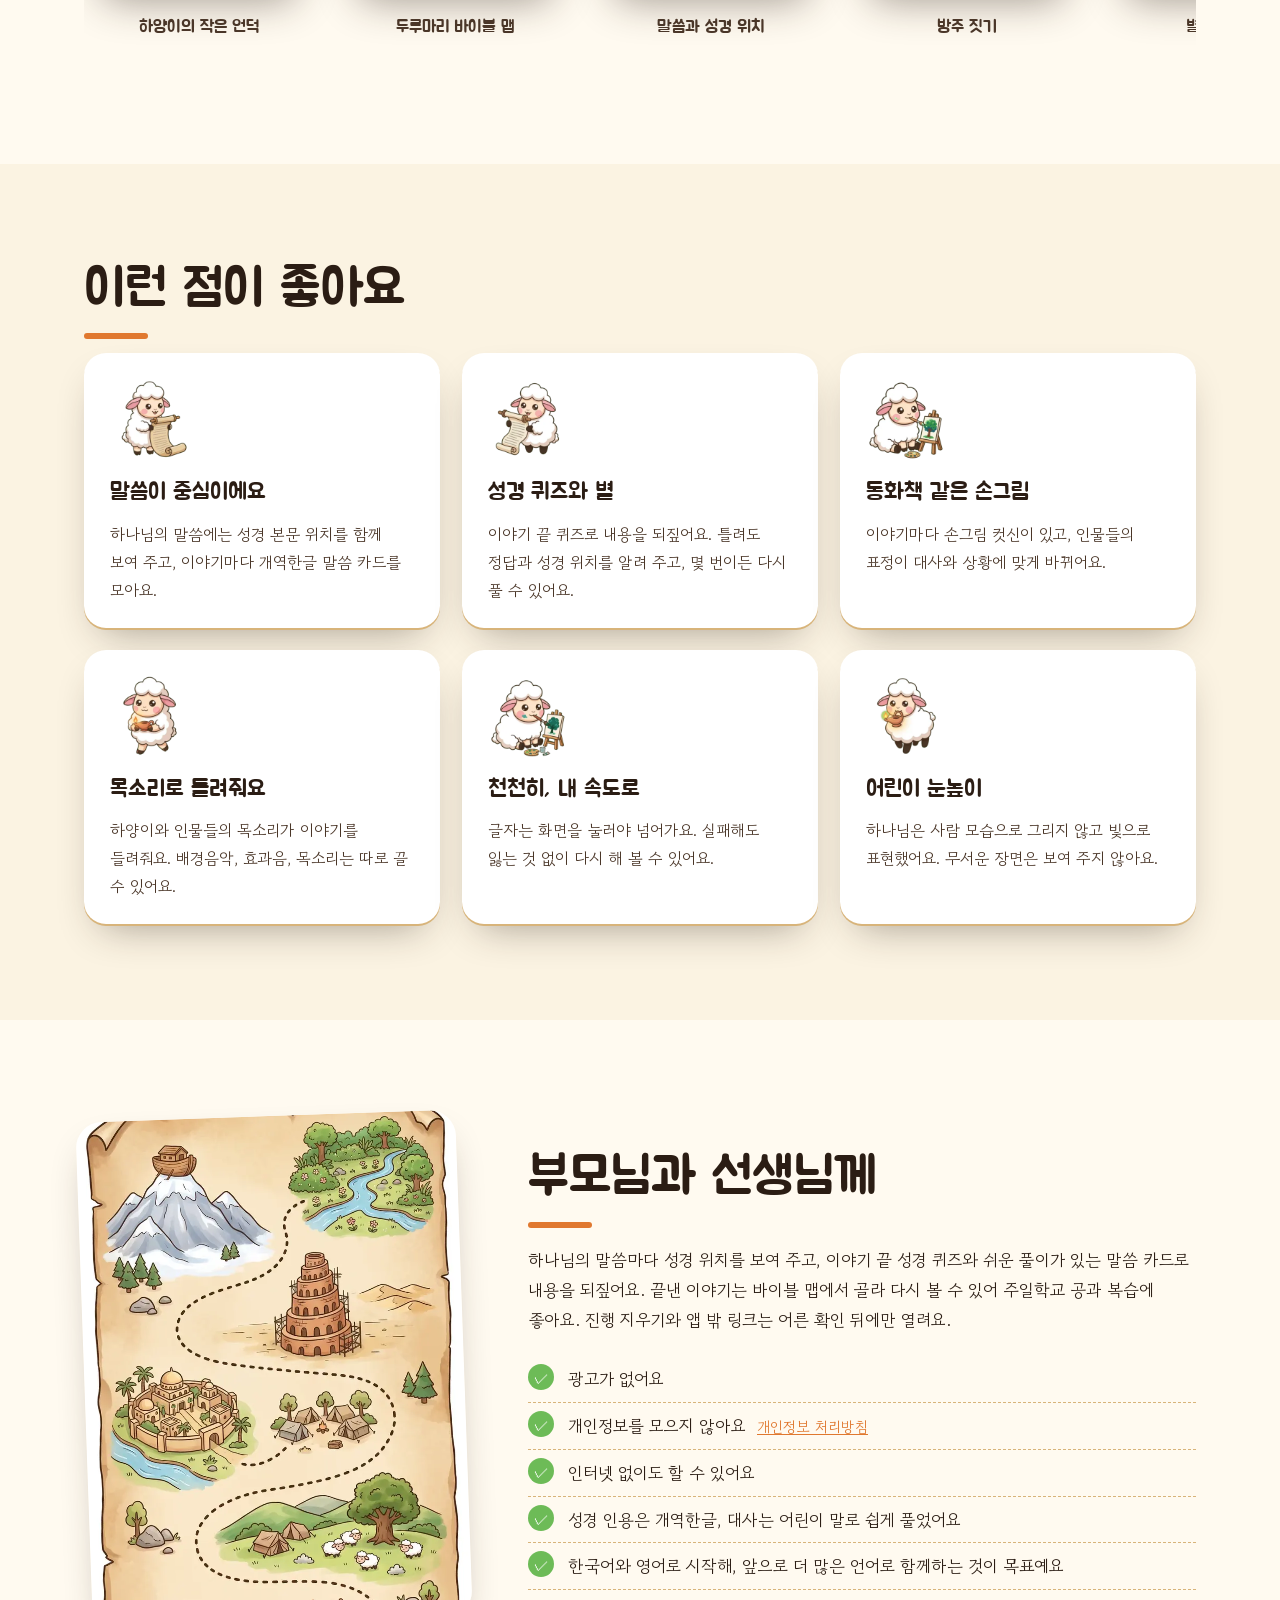
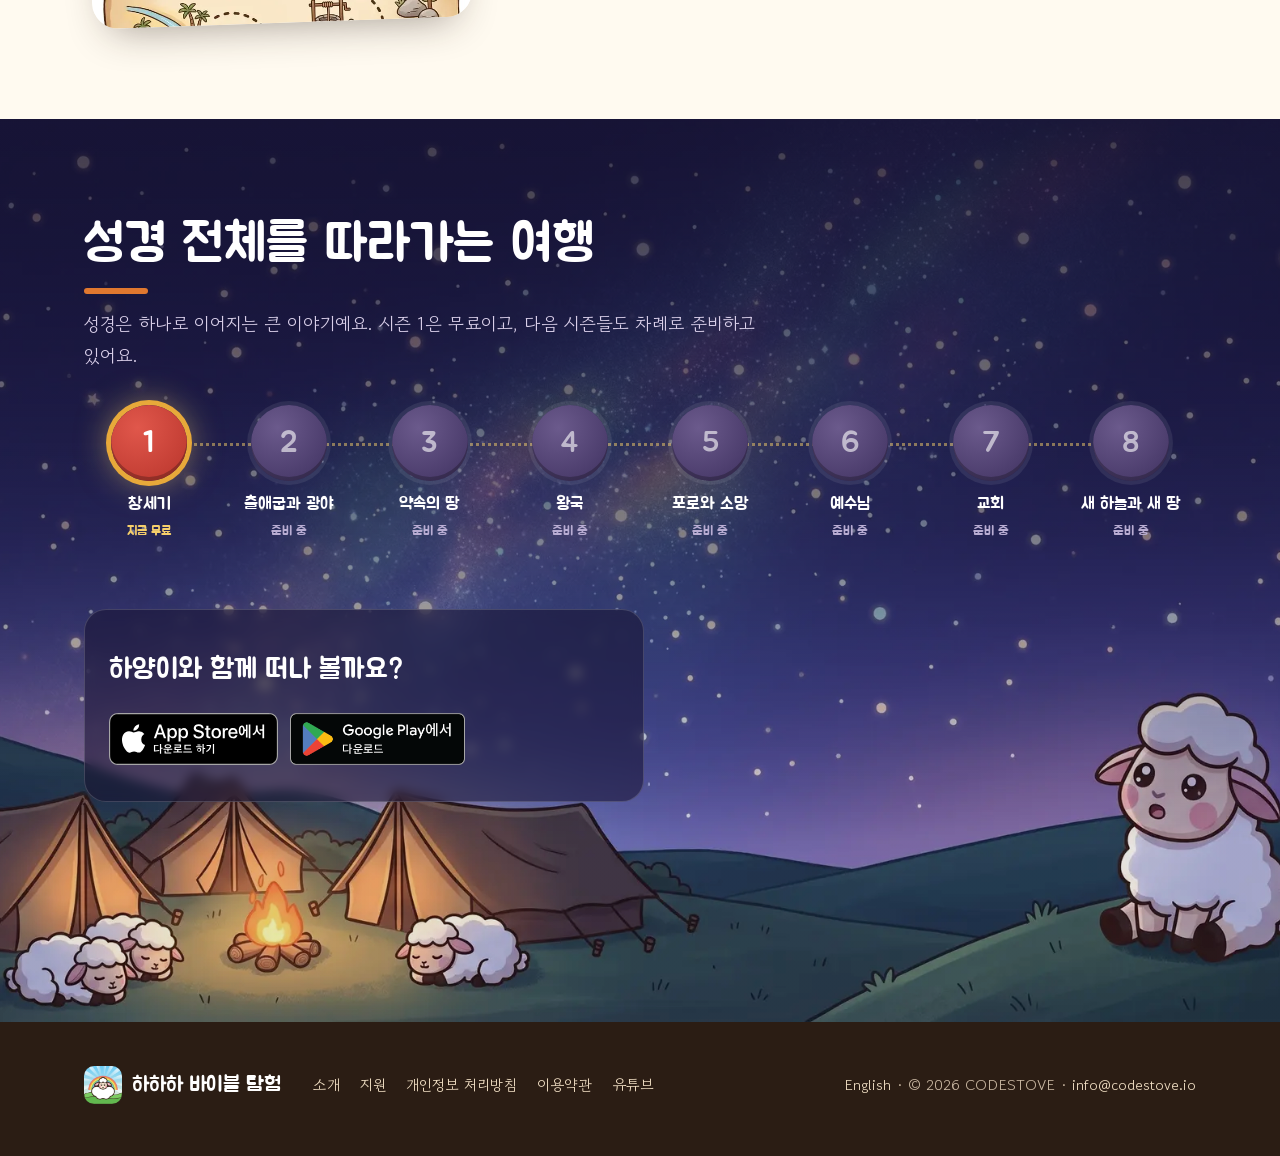
==== commit 509c701c: "사이트 안내를 지금 앱에 맞게: 메뉴 버튼·설정, 없어진 부모님 화면 대신 실제 기능, 바깥 링크는 어른 확인 뒤, 언어 FAQ, '곧 출시' → '앱 받기' Co-Authored" ====
--- a/index.html
+++ b/index.html
@@ -156,12 +156,13 @@
     <div class="split-art"><img src="assets/art/map.webp" alt="창세기의 땅을 그린 양피지 바이블 맵" loading="lazy"></div>
     <div>
       <h2 class="sec-title">부모님과 선생님께</h2>
-      <p>바이블 맵의 "부모님 · 선생님" 화면(어른 확인 후 열림)에서 이야기마다 본문, 핵심 내용, 아이와 나눌 질문 두 가지를 볼 수 있어요. 설명이 필요한 장면에는 지도할 때 살펴볼 점도 적어 두었어요. 주일학교 공과와 함께 활용해 보세요.</p>
+      <p>하나님의 말씀마다 성경 위치를 보여 주고, 이야기 끝 성경 퀴즈와 쉬운 풀이가 있는 말씀 카드로 내용을 되짚어요. 끝낸 이야기는 바이블 맵에서 골라 다시 볼 수 있어 주일학교 공과 복습에 좋아요. 진행 지우기와 앱 밖 링크는 어른 확인 뒤에만 열려요.</p>
       <ul class="checks">
         <li>광고가 없어요</li>
         <li>개인정보를 모으지 않아요 <a href="privacy.html">개인정보 처리방침</a></li>
         <li>인터넷 없이도 할 수 있어요</li>
         <li>성경 인용은 개역한글, 대사는 어린이 말로 쉽게 풀었어요</li>
+        <li>한국어와 영어로 시작해, 앞으로 더 많은 언어로 함께하는 것이 목표예요</li>
       </ul>
     </div>
   </div>
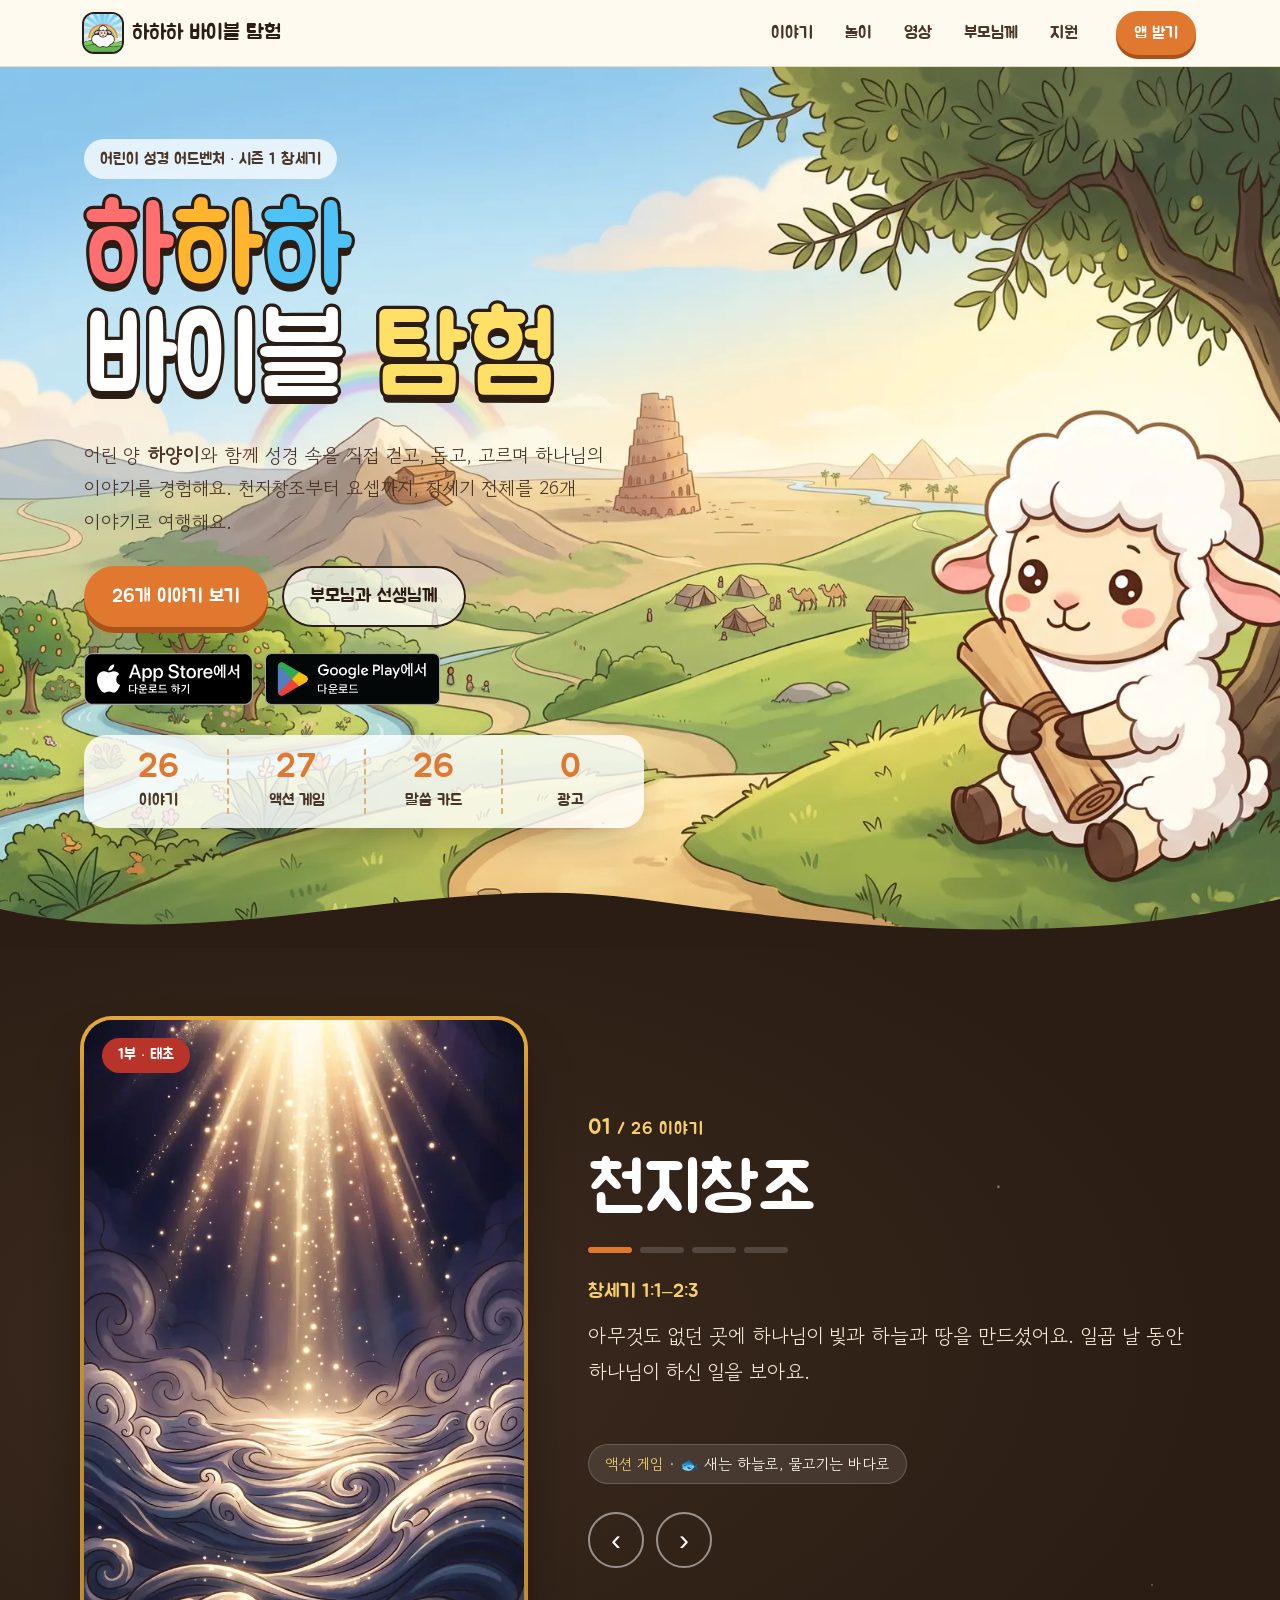
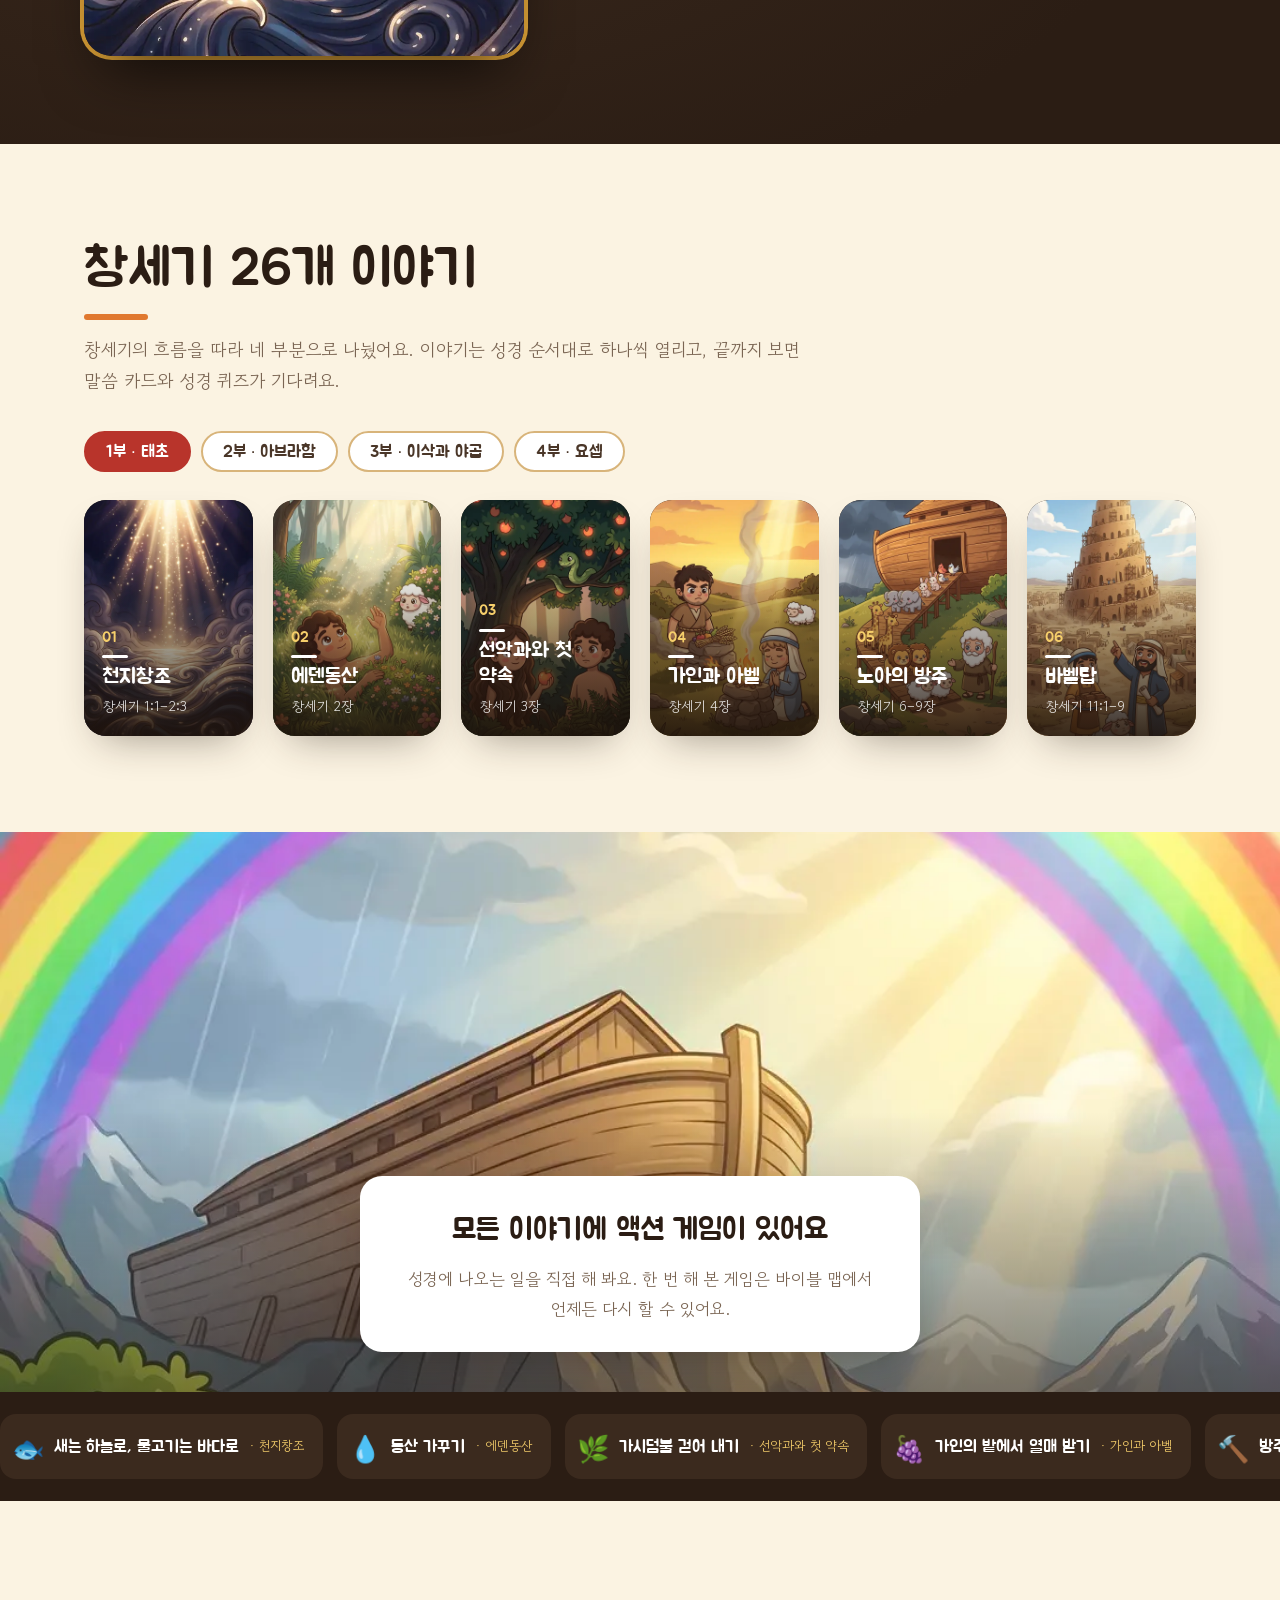
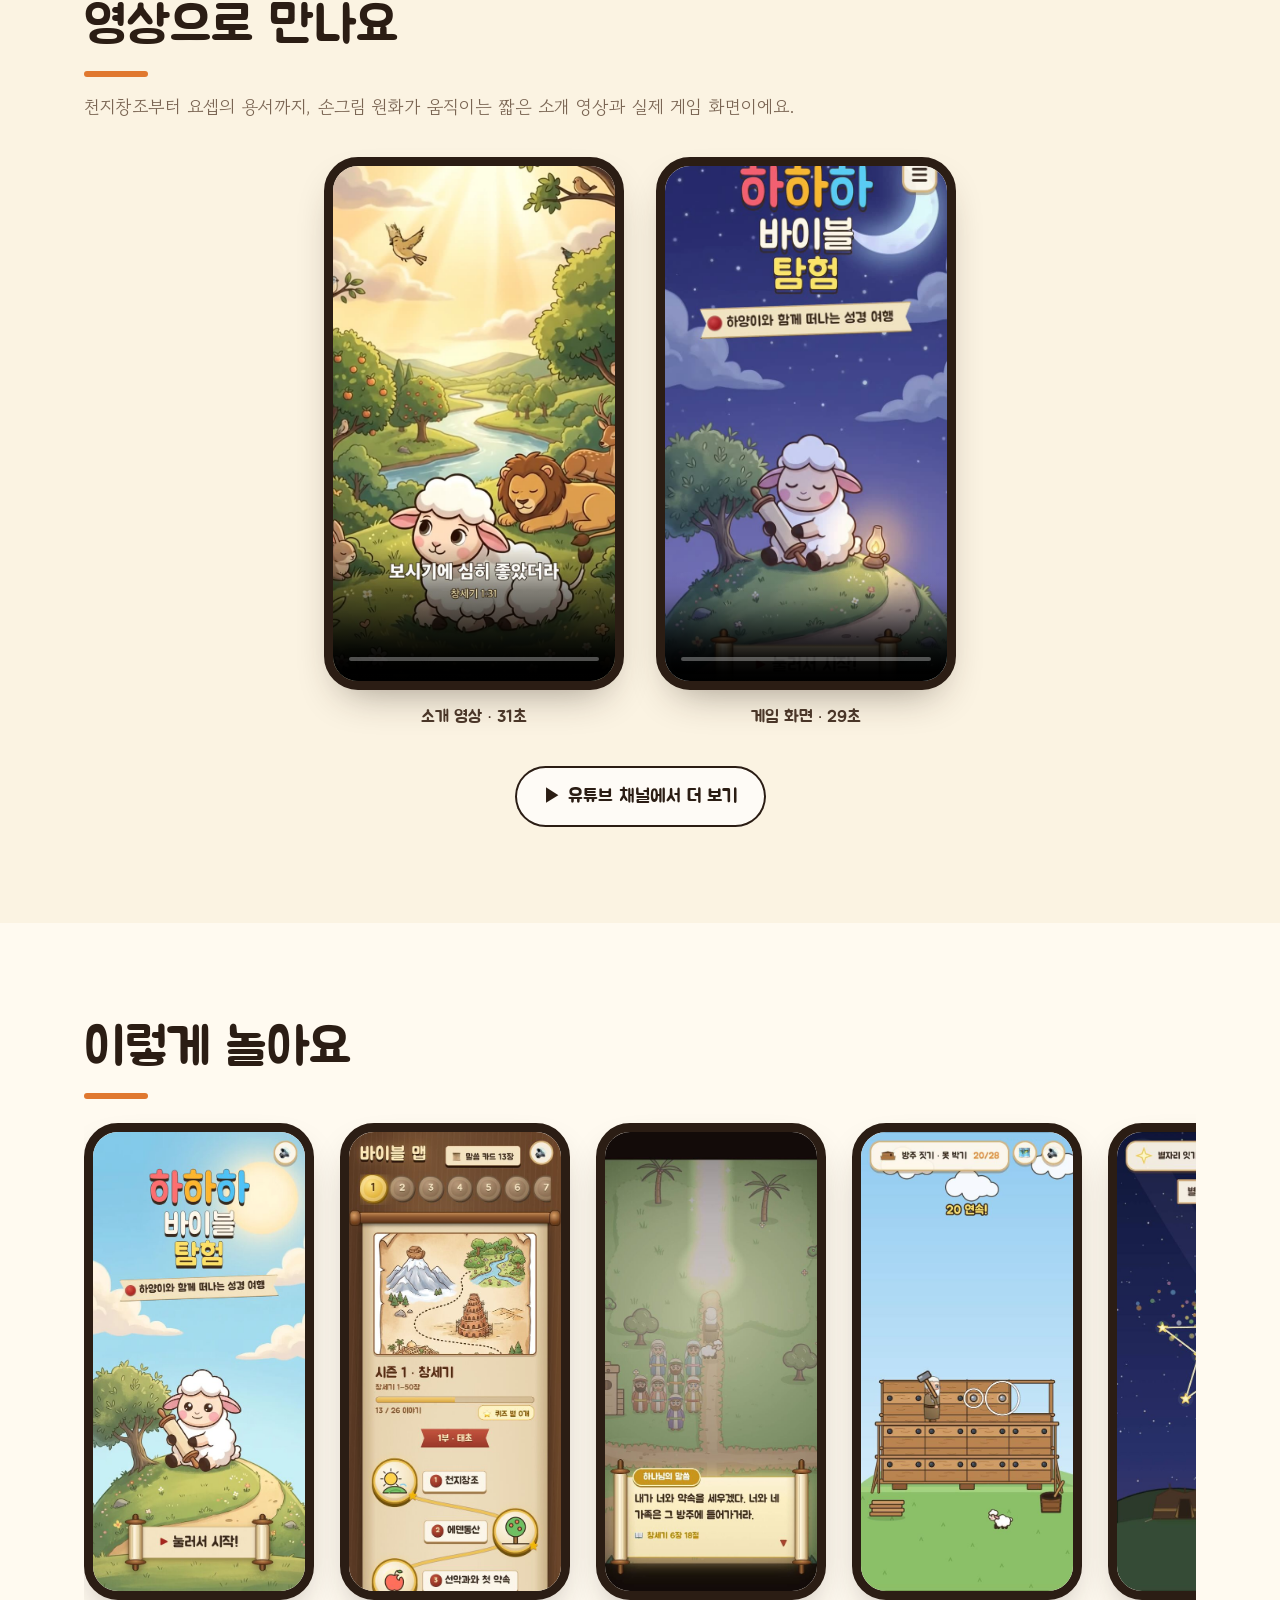
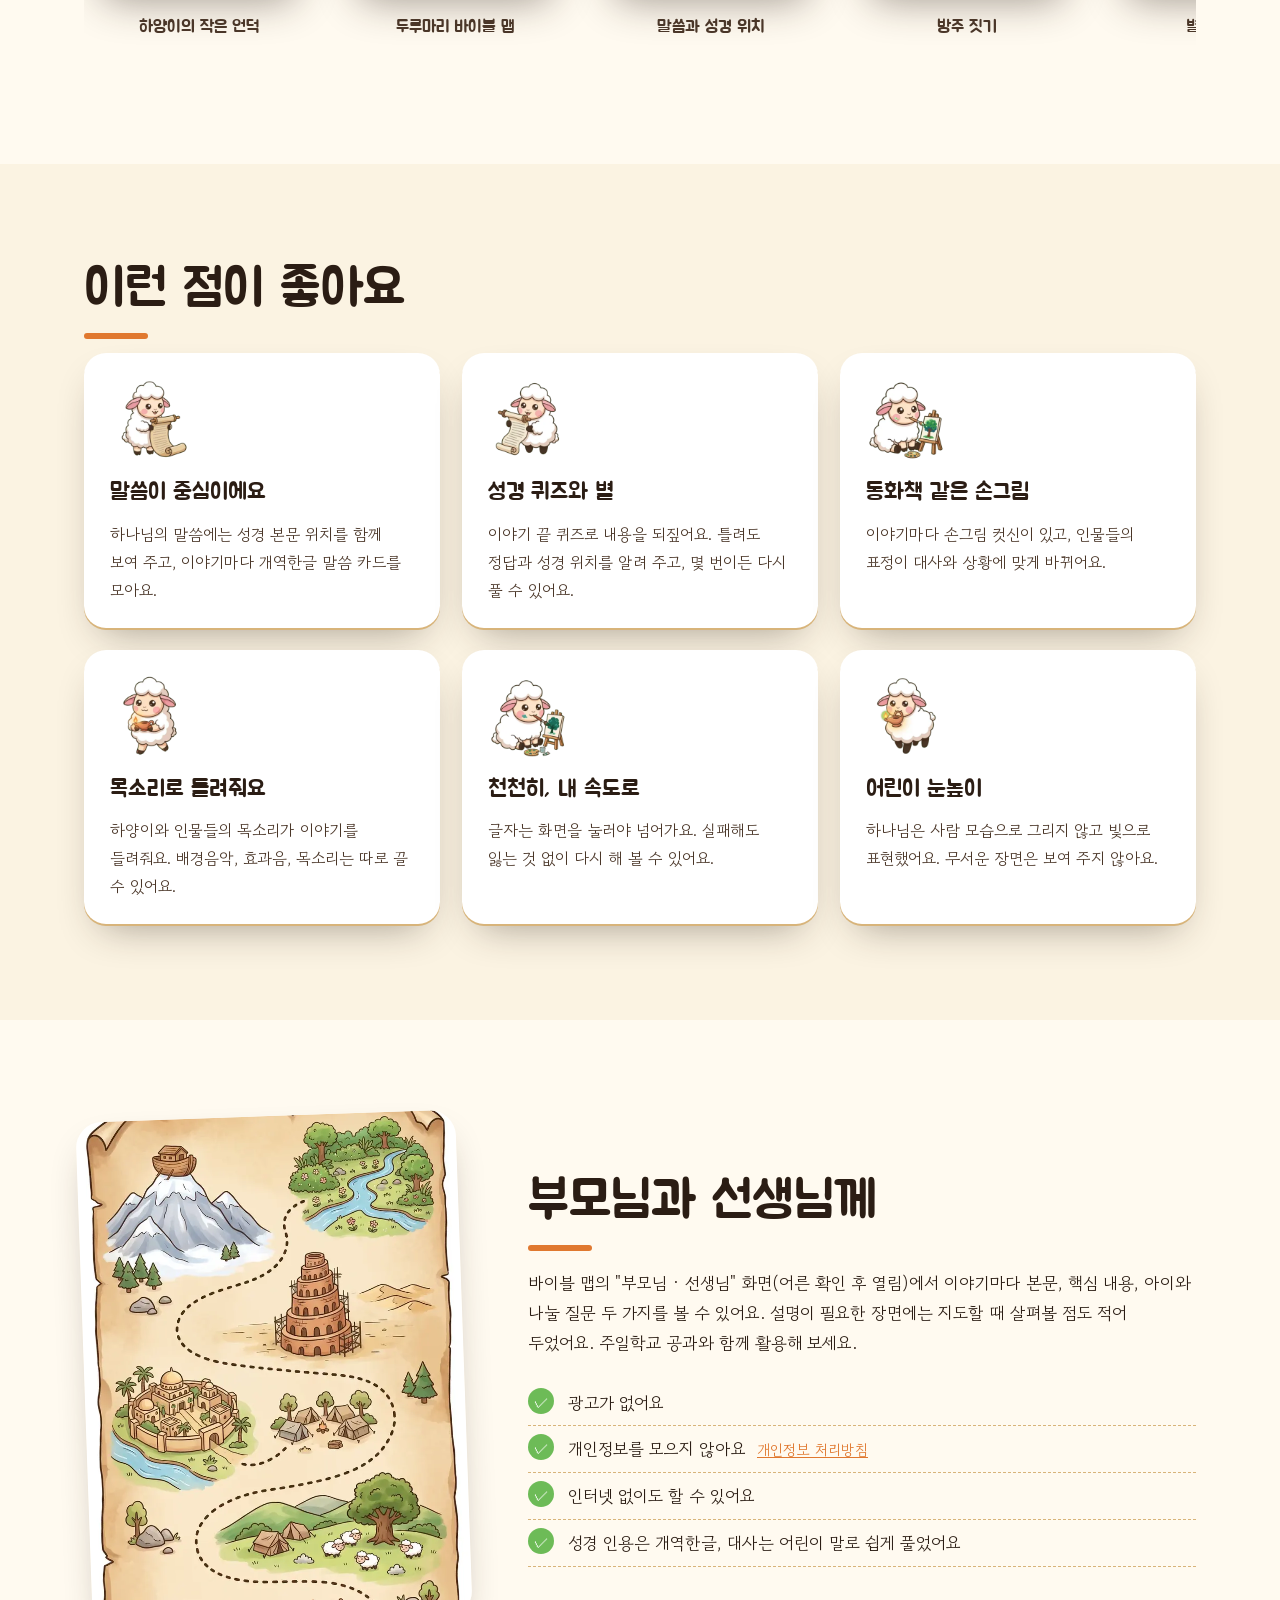
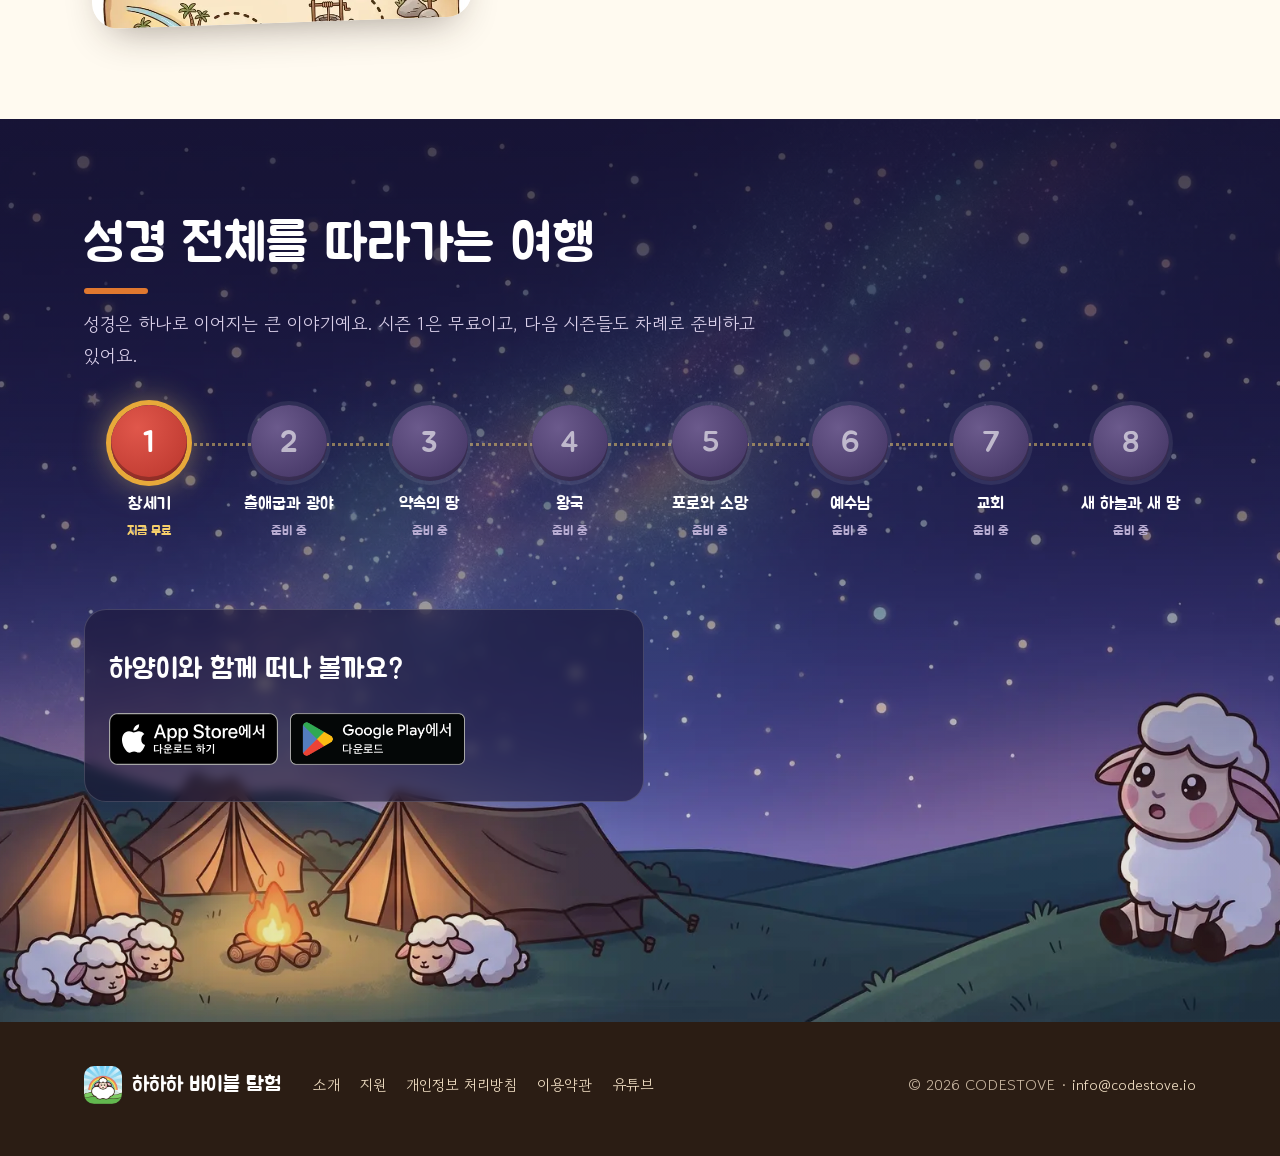
==== commit 44a08dd2: "유튜브 채널 링크를 새 영문 핸들 @hahahabible 로 Co-Authored-By: Claude Opus 5.5 <noreply@anthropic.com>" ====
--- a/index.html
+++ b/index.html
@@ -9,9 +9,6 @@
 <meta property="og:title" content="하하하 바이블 탐험">
 <meta property="og:description" content="하양이와 함께 떠나는 성경 여행 · 창세기 26개 이야기">
 <meta property="og:image" content="assets/og.jpg">
-<link rel="alternate" hreflang="ko" href="https://shine-codestove.github.io/hahaha-bible-site/index.html">
-<link rel="alternate" hreflang="en" href="https://shine-codestove.github.io/hahaha-bible-site/en/index.html">
-<link rel="alternate" hreflang="x-default" href="https://shine-codestove.github.io/hahaha-bible-site/en/index.html">
 <link rel="icon" type="image/png" href="assets/icon.png">
 <link rel="apple-touch-icon" href="assets/icon.png">
 <link rel="preconnect" href="https://fonts.googleapis.com">
@@ -31,7 +28,6 @@
       <a href="#parents">부모님께</a>
       <a href="support.html">지원</a>
     </nav>
-    <a class="lang-switch" href="en/index.html" hreflang="en" lang="en" data-lang="en">🌐 English</a>
     <a class="pill-btn small" href="#get">앱 받기</a>
   </div>
 </header>
@@ -117,7 +113,7 @@
         <figcaption>게임 화면 · 29초</figcaption>
       </figure>
     </div>
-    <p class="videos-more"><a class="ghost-btn" href="https://www.youtube.com/@%ED%95%98%ED%95%98%ED%95%98%EB%B0%94%EC%9D%B4%EB%B8%94%ED%83%90%ED%97%98" target="_blank" rel="noopener">▶ 유튜브 채널에서 더 보기</a></p>
+    <p class="videos-more"><a class="ghost-btn" href="https://www.youtube.com/@hahahabible" target="_blank" rel="noopener">▶ 유튜브 채널에서 더 보기</a></p>
   </div>
 </section>
 
@@ -156,13 +152,12 @@
     <div class="split-art"><img src="assets/art/map.webp" alt="창세기의 땅을 그린 양피지 바이블 맵" loading="lazy"></div>
     <div>
       <h2 class="sec-title">부모님과 선생님께</h2>
-      <p>하나님의 말씀마다 성경 위치를 보여 주고, 이야기 끝 성경 퀴즈와 쉬운 풀이가 있는 말씀 카드로 내용을 되짚어요. 끝낸 이야기는 바이블 맵에서 골라 다시 볼 수 있어 주일학교 공과 복습에 좋아요. 진행 지우기와 앱 밖 링크는 어른 확인 뒤에만 열려요.</p>
+      <p>바이블 맵의 "부모님 · 선생님" 화면(어른 확인 후 열림)에서 이야기마다 본문, 핵심 내용, 아이와 나눌 질문 두 가지를 볼 수 있어요. 설명이 필요한 장면에는 지도할 때 살펴볼 점도 적어 두었어요. 주일학교 공과와 함께 활용해 보세요.</p>
       <ul class="checks">
         <li>광고가 없어요</li>
         <li>개인정보를 모으지 않아요 <a href="privacy.html">개인정보 처리방침</a></li>
         <li>인터넷 없이도 할 수 있어요</li>
         <li>성경 인용은 개역한글, 대사는 어린이 말로 쉽게 풀었어요</li>
-        <li>한국어와 영어로 시작해, 앞으로 더 많은 언어로 함께하는 것이 목표예요</li>
       </ul>
     </div>
   </div>
@@ -195,8 +190,8 @@
 <footer class="site-footer">
   <div class="wrap">
     <a class="brand" href="index.html"><img src="assets/icon.png" alt="">하하하 바이블 탐험</a>
-    <nav><a href="index.html">소개</a><a href="support.html">지원</a><a href="privacy.html">개인정보 처리방침</a><a href="terms.html">이용약관</a><a href="https://www.youtube.com/@%ED%95%98%ED%95%98%ED%95%98%EB%B0%94%EC%9D%B4%EB%B8%94%ED%83%90%ED%97%98" target="_blank" rel="noopener">유튜브</a></nav>
-    <p><a href="en/index.html" hreflang="en" lang="en" data-lang="en">English</a> · © 2026 CODESTOVE · <a href="mailto:info@codestove.io">info@codestove.io</a></p>
+    <nav><a href="index.html">소개</a><a href="support.html">지원</a><a href="privacy.html">개인정보 처리방침</a><a href="terms.html">이용약관</a><a href="https://www.youtube.com/@hahahabible" target="_blank" rel="noopener">유튜브</a></nav>
+    <p>© 2026 CODESTOVE · <a href="mailto:info@codestove.io">info@codestove.io</a></p>
   </div>
 </footer>
 
--- a/style.css
+++ b/style.css
@@ -891,3 +891,8 @@
   html[lang='en'] .brand { font-size: 17px; }
   .lang-switch { margin-left: auto; font-size: 14px; padding: 5px 10px; }
 }
+/* 메뉴 글이 한 글자씩 꺾이지 않게. 영어 메뉴는 길어서 태블릿 너비부터 숨긴다 (휴대폰처럼) */
+.menu a { white-space: nowrap; }
+@media (max-width: 980px) {
+  html[lang='en'] .menu { display: none; }
+}
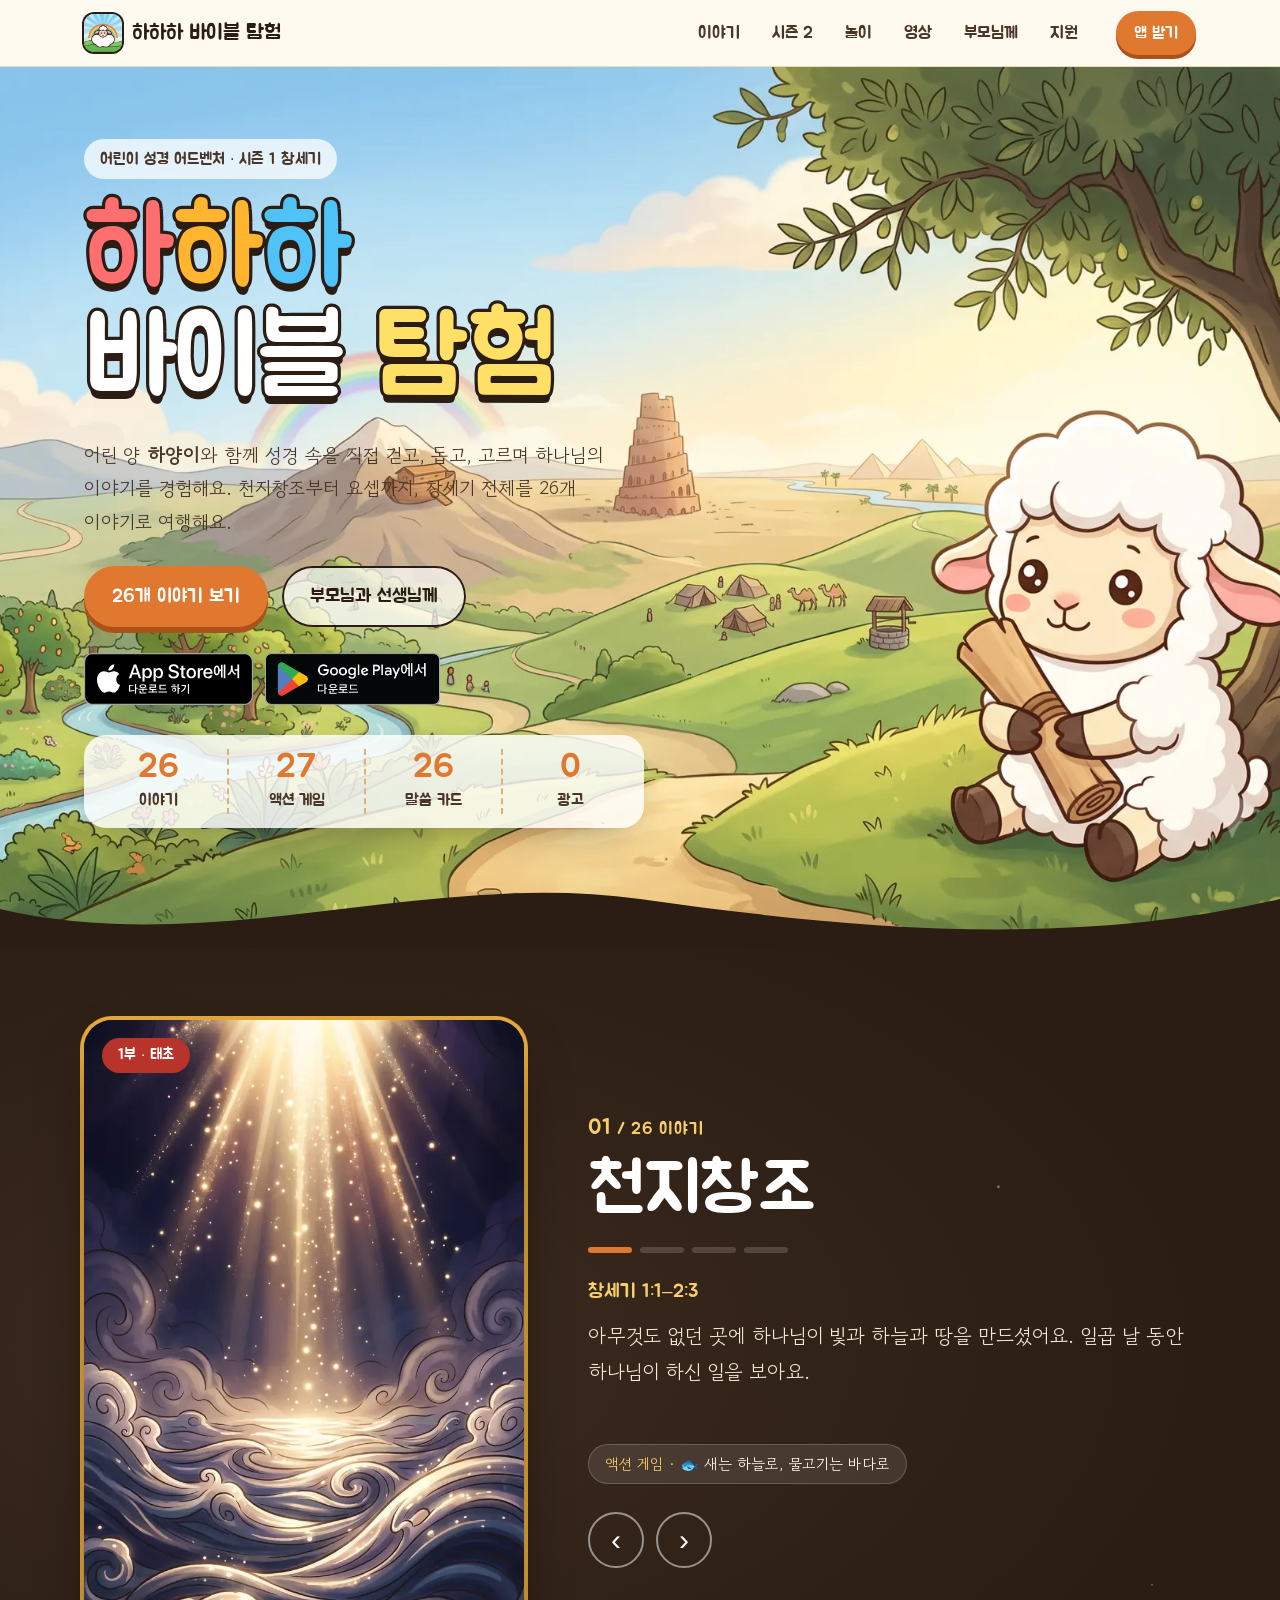
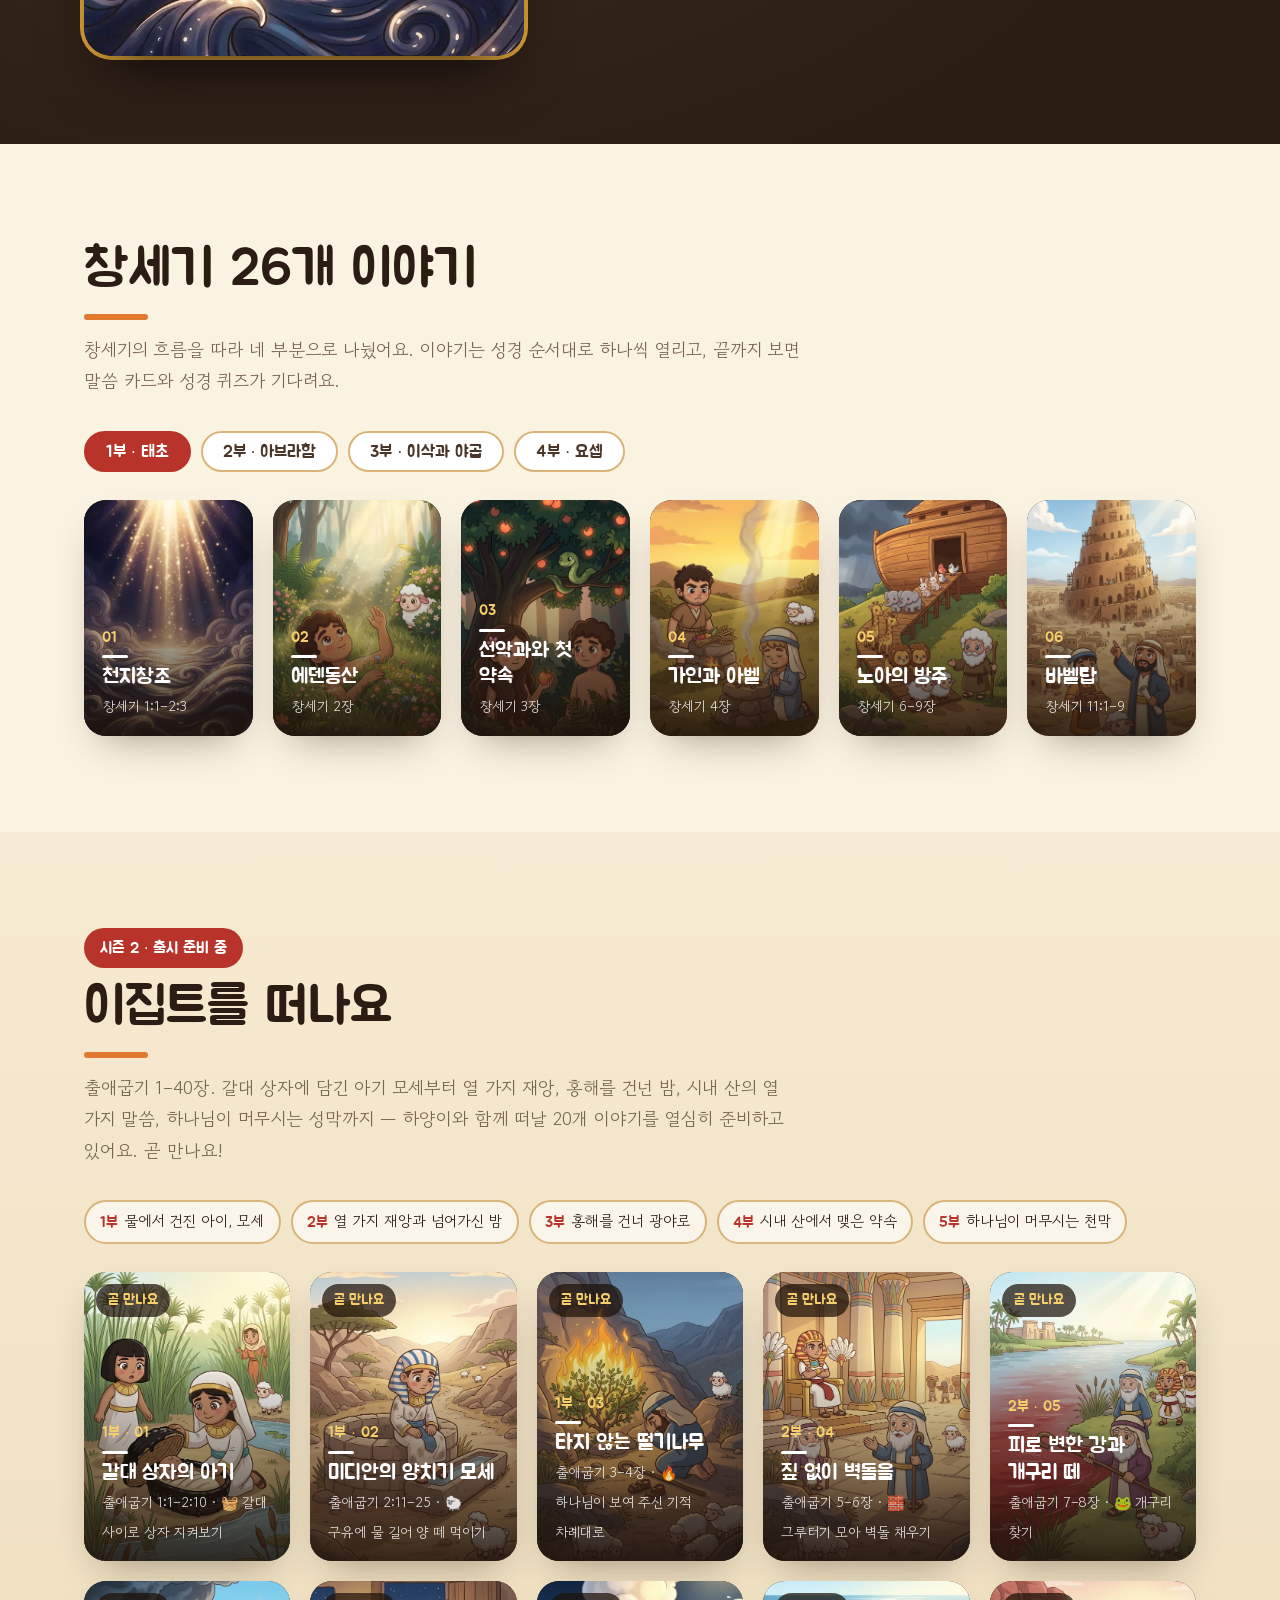
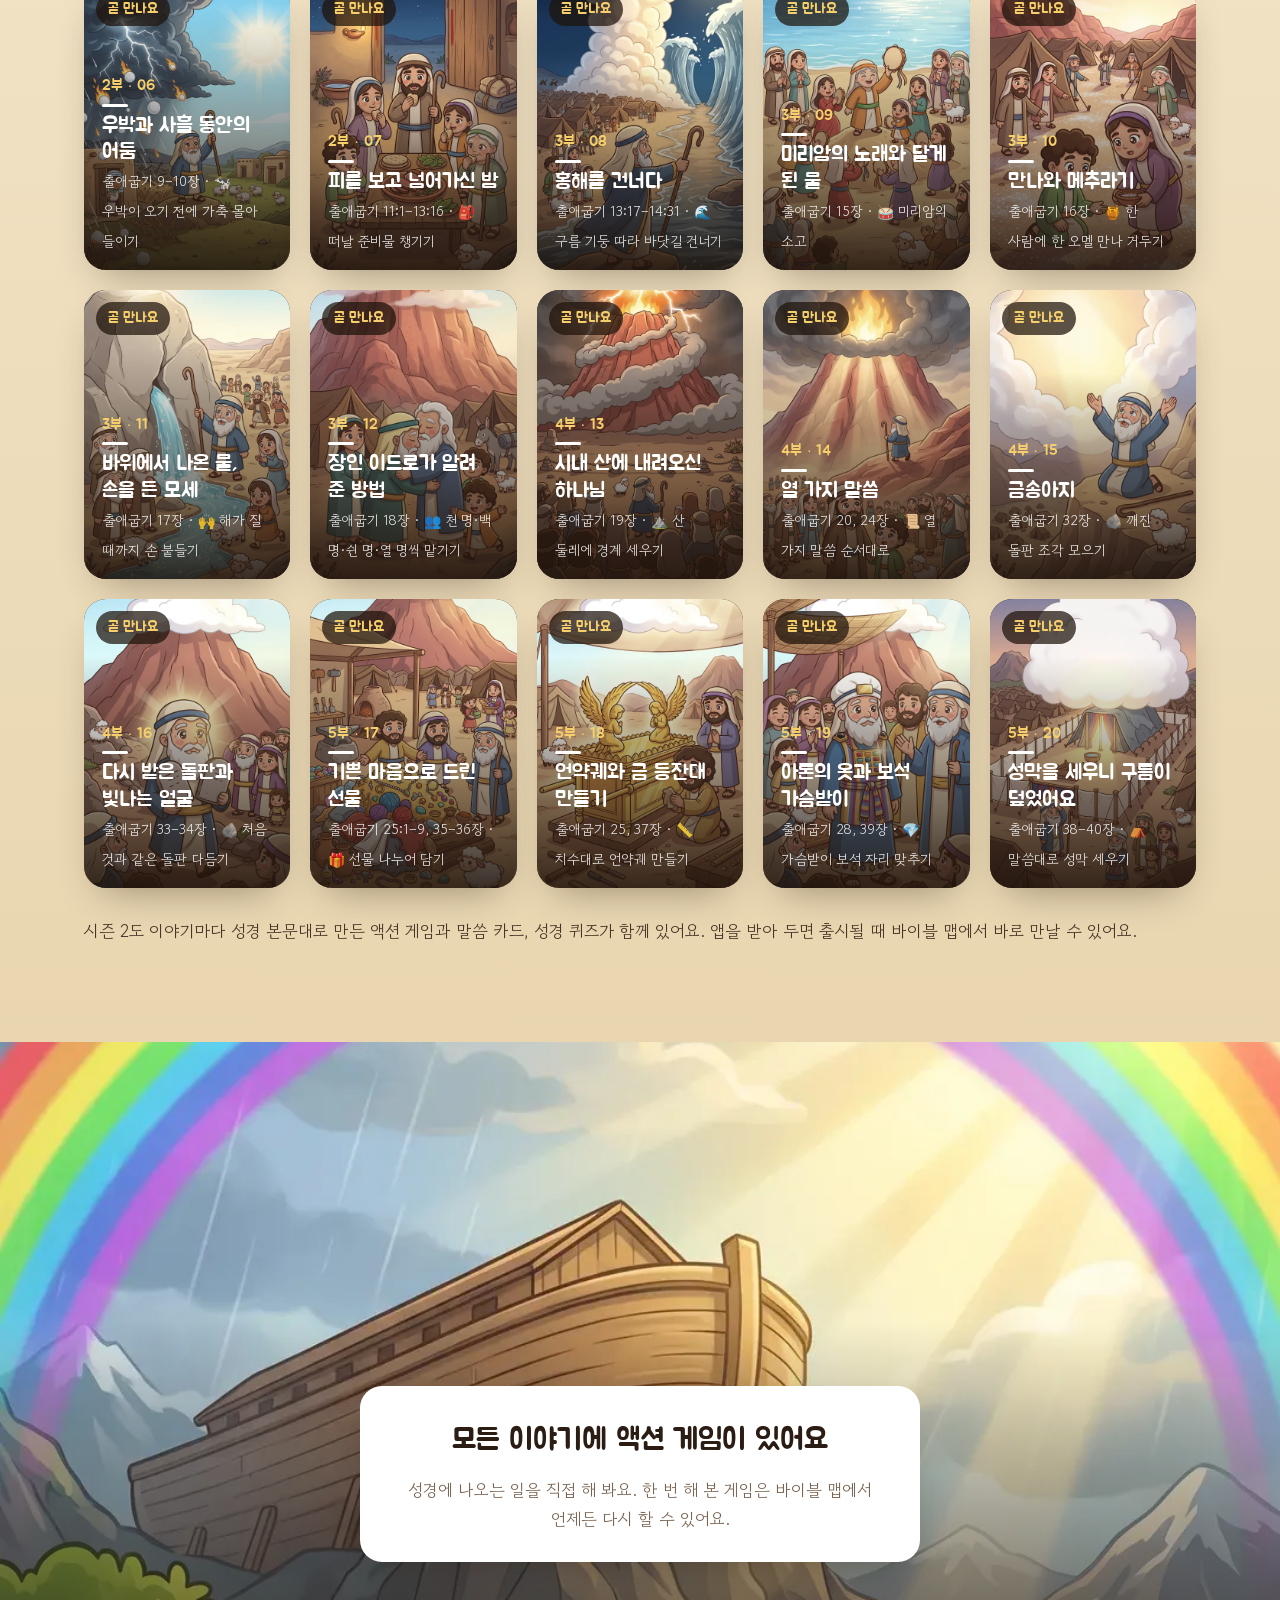
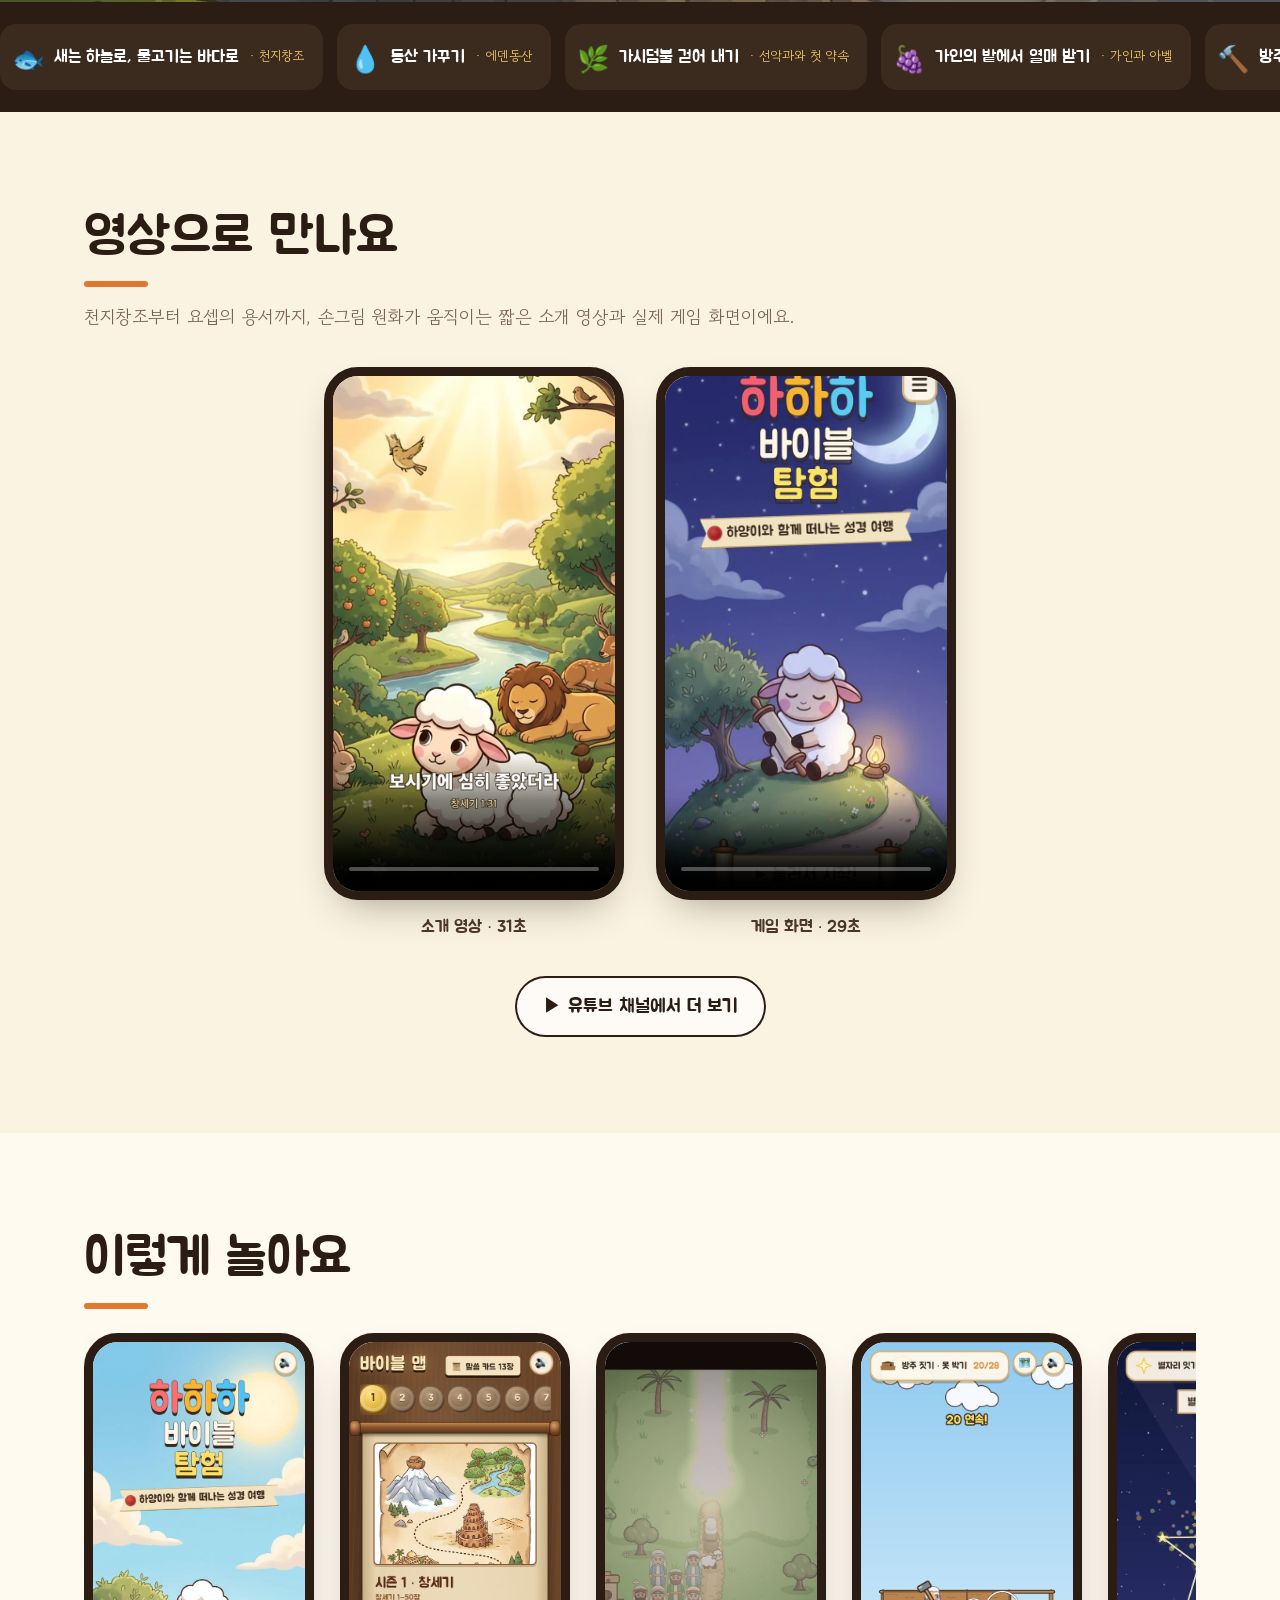
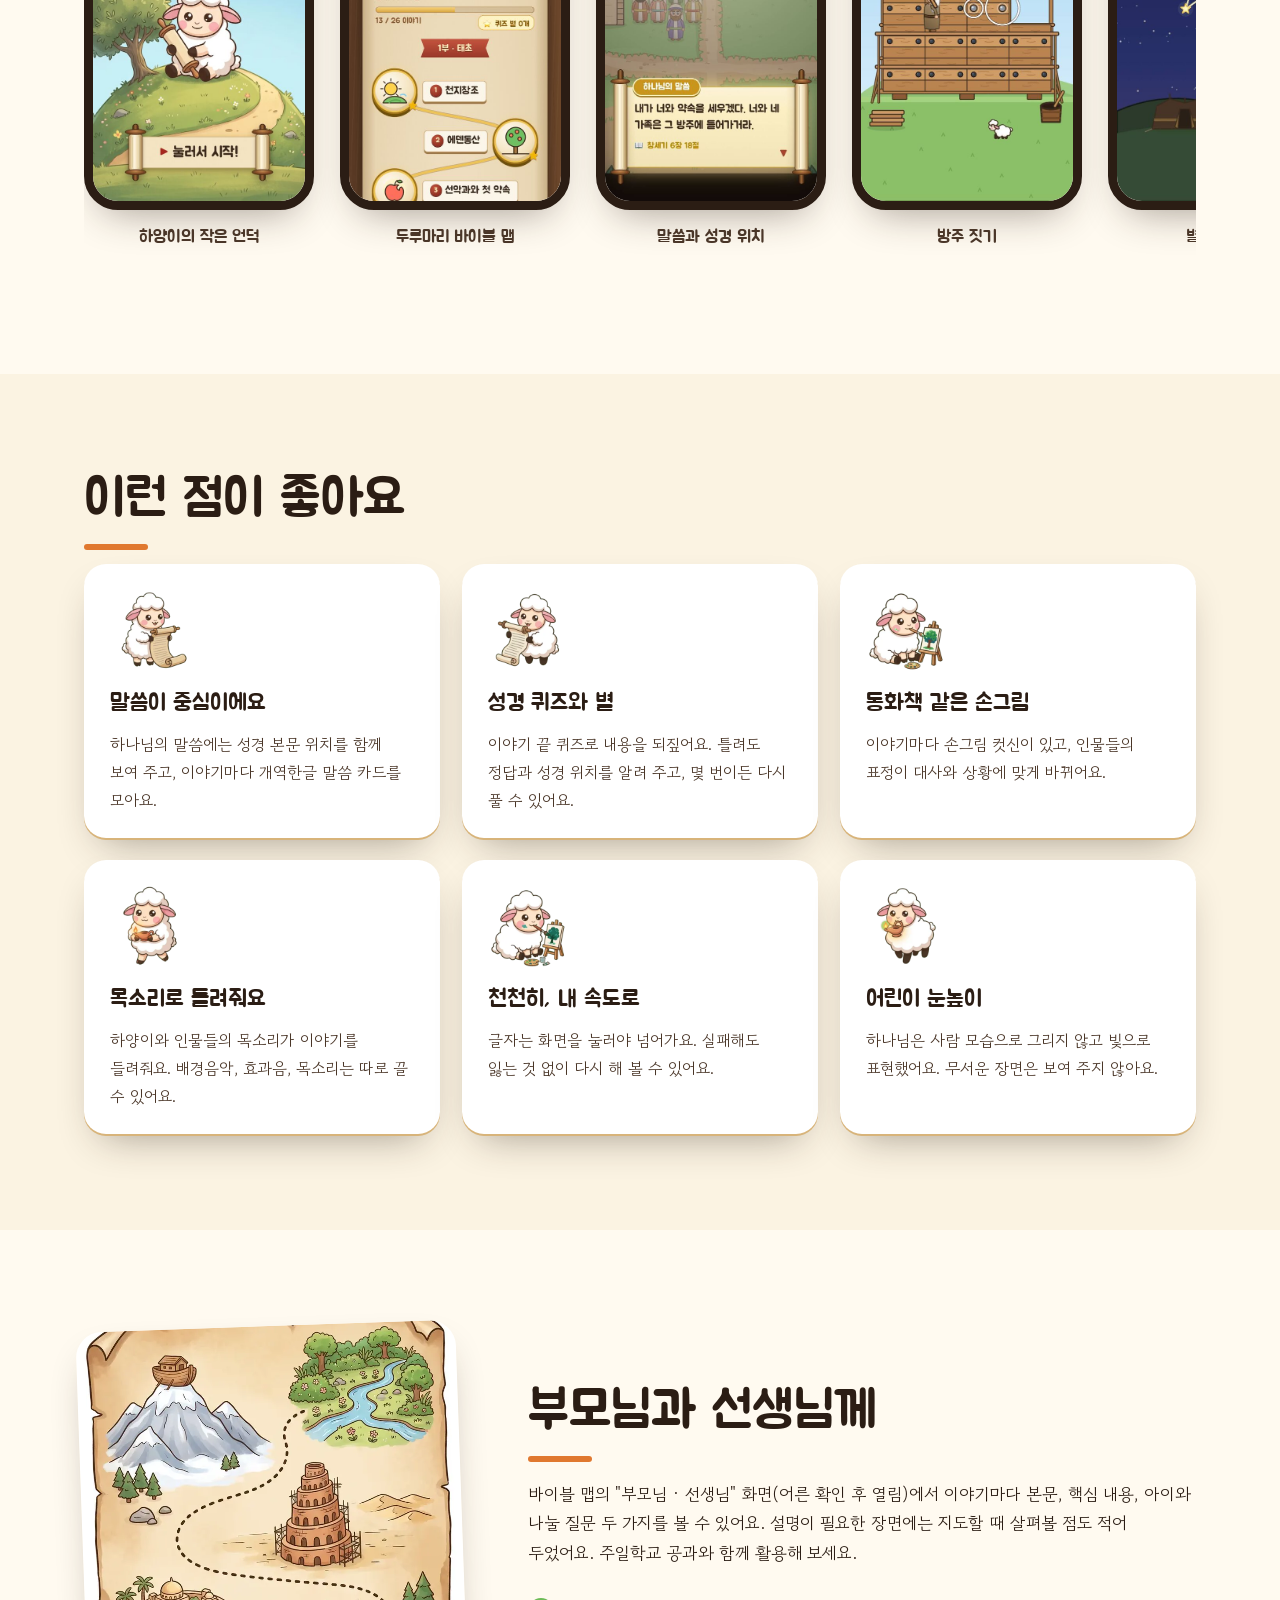
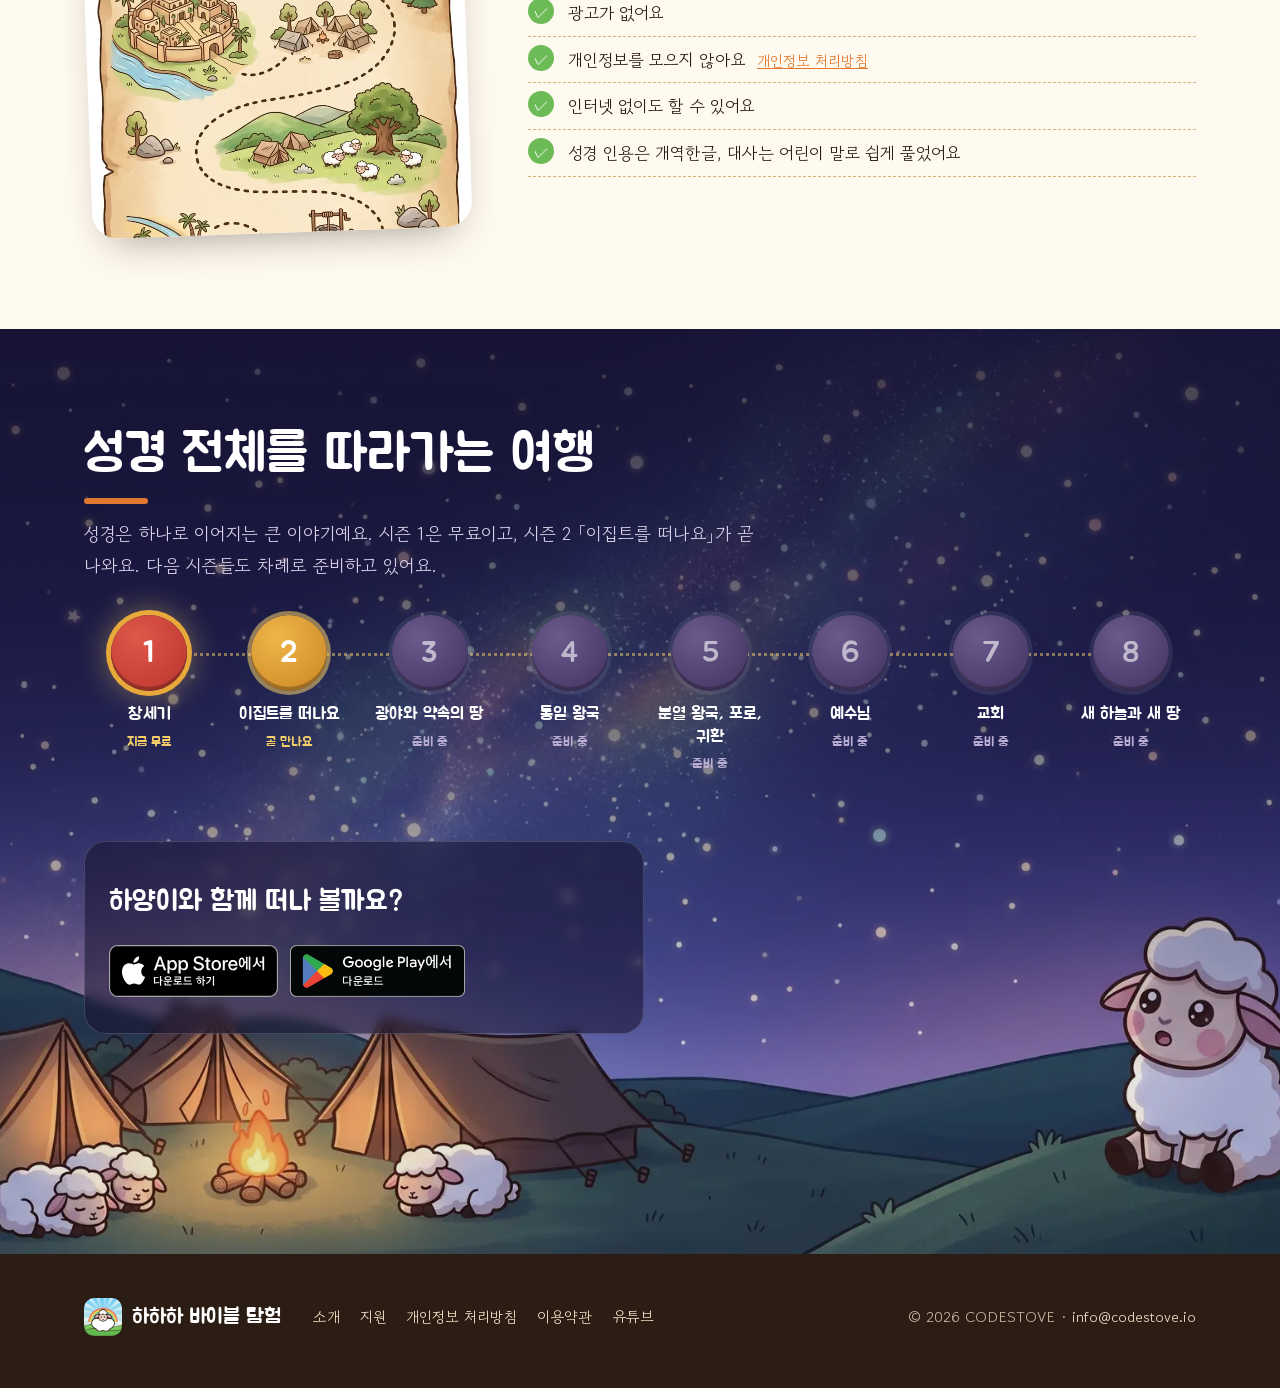
==== commit a9a089d7: "시즌 2 「이집트를 떠나요」 출시 준비 중 구역: 20개 이야기 원화·5부, 메뉴, 시즌 표 이름을 앱과 맞춤 Co-Authored-By: Claude Opus 5.5 <norep" ====
--- a/index.html
+++ b/index.html
@@ -23,6 +23,7 @@
     <a class="brand" href="index.html"><img src="assets/icon.png" alt="">하하하 바이블 탐험</a>
     <nav class="menu">
       <a href="#stories">이야기</a>
+      <a href="#season2">시즌 2</a>
       <a href="#play">놀이</a>
       <a href="#videos">영상</a>
       <a href="#parents">부모님께</a>
@@ -85,6 +86,38 @@
     <p class="sec-lead">창세기의 흐름을 따라 네 부분으로 나눴어요. 이야기는 성경 순서대로 하나씩 열리고, 끝까지 보면 말씀 카드와 성경 퀴즈가 기다려요.</p>
     <div class="tabs" role="tablist" id="tabs"></div>
     <ul class="story-grid" id="grid"></ul>
+  </div>
+</section>
+
+<section class="section s2" id="season2">
+  <div class="wrap">
+    <p class="s2-chip">시즌 2 · 출시 준비 중</p>
+    <h2 class="sec-title">이집트를 떠나요</h2>
+    <p class="sec-lead">출애굽기 1–40장. 갈대 상자에 담긴 아기 모세부터 열 가지 재앙, 홍해를 건넌 밤, 시내 산의 열 가지 말씀, 하나님이 머무시는 성막까지 — 하양이와 함께 떠날 20개 이야기를 열심히 준비하고 있어요. 곧 만나요!</p>
+    <ol class="s2-parts"><li><b>1부</b>물에서 건진 아이, 모세</li><li><b>2부</b>열 가지 재앙과 넘어가신 밤</li><li><b>3부</b>홍해를 건너 광야로</li><li><b>4부</b>시내 산에서 맺은 약속</li><li><b>5부</b>하나님이 머무시는 천막</li></ol>
+    <ul class="story-grid s2-grid">
+      <li><div class="story soon"><img src="assets/art/s2/basket.webp" alt="" loading="lazy"><span class="soon-tag">곧 만나요</span><div class="txt"><small>1부 · 01</small><b>갈대 상자의 아기</b><em>출애굽기 1:1–2:10 · 🧺 갈대 사이로 상자 지켜보기</em></div></div></li>
+      <li><div class="story soon"><img src="assets/art/s2/midian.webp" alt="" loading="lazy"><span class="soon-tag">곧 만나요</span><div class="txt"><small>1부 · 02</small><b>미디안의 양치기 모세</b><em>출애굽기 2:11–25 · 🐑 구유에 물 길어 양 떼 먹이기</em></div></div></li>
+      <li><div class="story soon"><img src="assets/art/s2/bush.webp" alt="" loading="lazy"><span class="soon-tag">곧 만나요</span><div class="txt"><small>1부 · 03</small><b>타지 않는 떨기나무</b><em>출애굽기 3–4장 · 🔥 하나님이 보여 주신 기적 차례대로</em></div></div></li>
+      <li><div class="story soon"><img src="assets/art/s2/bricks.webp" alt="" loading="lazy"><span class="soon-tag">곧 만나요</span><div class="txt"><small>2부 · 04</small><b>짚 없이 벽돌을</b><em>출애굽기 5–6장 · 🧱 그루터기 모아 벽돌 채우기</em></div></div></li>
+      <li><div class="story soon"><img src="assets/art/s2/nile.webp" alt="" loading="lazy"><span class="soon-tag">곧 만나요</span><div class="txt"><small>2부 · 05</small><b>피로 변한 강과 개구리 떼</b><em>출애굽기 7–8장 · 🐸 개구리 찾기</em></div></div></li>
+      <li><div class="story soon"><img src="assets/art/s2/hail.webp" alt="" loading="lazy"><span class="soon-tag">곧 만나요</span><div class="txt"><small>2부 · 06</small><b>우박과 사흘 동안의 어둠</b><em>출애굽기 9–10장 · 🐄 우박이 오기 전에 가축 몰아 들이기</em></div></div></li>
+      <li><div class="story soon"><img src="assets/art/s2/passover.webp" alt="" loading="lazy"><span class="soon-tag">곧 만나요</span><div class="txt"><small>2부 · 07</small><b>피를 보고 넘어가신 밤</b><em>출애굽기 11:1–13:16 · 🎒 떠날 준비물 챙기기</em></div></div></li>
+      <li><div class="story soon"><img src="assets/art/s2/redsea.webp" alt="" loading="lazy"><span class="soon-tag">곧 만나요</span><div class="txt"><small>3부 · 08</small><b>홍해를 건너다</b><em>출애굽기 13:17–14:31 · 🌊 구름 기둥 따라 바닷길 건너기</em></div></div></li>
+      <li><div class="story soon"><img src="assets/art/s2/miriam.webp" alt="" loading="lazy"><span class="soon-tag">곧 만나요</span><div class="txt"><small>3부 · 09</small><b>미리암의 노래와 달게 된 물</b><em>출애굽기 15장 · 🥁 미리암의 소고</em></div></div></li>
+      <li><div class="story soon"><img src="assets/art/s2/manna.webp" alt="" loading="lazy"><span class="soon-tag">곧 만나요</span><div class="txt"><small>3부 · 10</small><b>만나와 메추라기</b><em>출애굽기 16장 · 🍯 한 사람에 한 오멜 만나 거두기</em></div></div></li>
+      <li><div class="story soon"><img src="assets/art/s2/rock.webp" alt="" loading="lazy"><span class="soon-tag">곧 만나요</span><div class="txt"><small>3부 · 11</small><b>바위에서 나온 물, 손을 든 모세</b><em>출애굽기 17장 · 🙌 해가 질 때까지 손 붙들기</em></div></div></li>
+      <li><div class="story soon"><img src="assets/art/s2/jethro.webp" alt="" loading="lazy"><span class="soon-tag">곧 만나요</span><div class="txt"><small>3부 · 12</small><b>장인 이드로가 알려 준 방법</b><em>출애굽기 18장 · 👥 천 명·백 명·쉰 명·열 명씩 맡기기</em></div></div></li>
+      <li><div class="story soon"><img src="assets/art/s2/sinai.webp" alt="" loading="lazy"><span class="soon-tag">곧 만나요</span><div class="txt"><small>4부 · 13</small><b>시내 산에 내려오신 하나님</b><em>출애굽기 19장 · ⛰️ 산 둘레에 경계 세우기</em></div></div></li>
+      <li><div class="story soon"><img src="assets/art/s2/words.webp" alt="" loading="lazy"><span class="soon-tag">곧 만나요</span><div class="txt"><small>4부 · 14</small><b>열 가지 말씀</b><em>출애굽기 20, 24장 · 📜 열 가지 말씀 순서대로</em></div></div></li>
+      <li><div class="story soon"><img src="assets/art/s2/calf.webp" alt="" loading="lazy"><span class="soon-tag">곧 만나요</span><div class="txt"><small>4부 · 15</small><b>금송아지</b><em>출애굽기 32장 · 🪨 깨진 돌판 조각 모으기</em></div></div></li>
+      <li><div class="story soon"><img src="assets/art/s2/tablets.webp" alt="" loading="lazy"><span class="soon-tag">곧 만나요</span><div class="txt"><small>4부 · 16</small><b>다시 받은 돌판과 빛나는 얼굴</b><em>출애굽기 33–34장 · 🪨 처음 것과 같은 돌판 다듬기</em></div></div></li>
+      <li><div class="story soon"><img src="assets/art/s2/gifts.webp" alt="" loading="lazy"><span class="soon-tag">곧 만나요</span><div class="txt"><small>5부 · 17</small><b>기쁜 마음으로 드린 선물</b><em>출애굽기 25:1–9, 35–36장 · 🎁 선물 나누어 담기</em></div></div></li>
+      <li><div class="story soon"><img src="assets/art/s2/ark.webp" alt="" loading="lazy"><span class="soon-tag">곧 만나요</span><div class="txt"><small>5부 · 18</small><b>언약궤와 금 등잔대 만들기</b><em>출애굽기 25, 37장 · 📏 치수대로 언약궤 만들기</em></div></div></li>
+      <li><div class="story soon"><img src="assets/art/s2/robes.webp" alt="" loading="lazy"><span class="soon-tag">곧 만나요</span><div class="txt"><small>5부 · 19</small><b>아론의 옷과 보석 가슴받이</b><em>출애굽기 28, 39장 · 💎 가슴받이 보석 자리 맞추기</em></div></div></li>
+      <li><div class="story soon"><img src="assets/art/s2/tabernacle.webp" alt="" loading="lazy"><span class="soon-tag">곧 만나요</span><div class="txt"><small>5부 · 20</small><b>성막을 세우니 구름이 덮었어요</b><em>출애굽기 38–40장 · ⛺ 말씀대로 성막 세우기</em></div></div></li>
+    </ul>
+    <p class="s2-note">시즌 2도 이야기마다 성경 본문대로 만든 액션 게임과 말씀 카드, 성경 퀴즈가 함께 있어요. 앱을 받아 두면 출시될 때 바이블 맵에서 바로 만날 수 있어요.</p>
   </div>
 </section>
 
@@ -166,13 +199,13 @@
 <section class="seasons" id="seasons">
   <div class="wrap">
     <h2 class="sec-title light">성경 전체를 따라가는 여행</h2>
-    <p class="sec-lead light">성경은 하나로 이어지는 큰 이야기예요. 시즌 1은 무료이고, 다음 시즌들도 차례로 준비하고 있어요.</p>
+    <p class="sec-lead light">성경은 하나로 이어지는 큰 이야기예요. 시즌 1은 무료이고, 시즌 2 「이집트를 떠나요」가 곧 나와요. 다음 시즌들도 차례로 준비하고 있어요.</p>
     <ol class="seals">
       <li class="now"><span class="seal">1</span><b>창세기</b><small>지금 무료</small></li>
-      <li><span class="seal">2</span><b>출애굽과 광야</b><small>준비 중</small></li>
-      <li><span class="seal">3</span><b>약속의 땅</b><small>준비 중</small></li>
-      <li><span class="seal">4</span><b>왕국</b><small>준비 중</small></li>
-      <li><span class="seal">5</span><b>포로와 소망</b><small>준비 중</small></li>
+      <li class="next"><span class="seal">2</span><b>이집트를 떠나요</b><small>곧 만나요</small></li>
+      <li><span class="seal">3</span><b>광야와 약속의 땅</b><small>준비 중</small></li>
+      <li><span class="seal">4</span><b>통일 왕국</b><small>준비 중</small></li>
+      <li><span class="seal">5</span><b>분열 왕국, 포로, 귀환</b><small>준비 중</small></li>
       <li><span class="seal">6</span><b>예수님</b><small>준비 중</small></li>
       <li><span class="seal">7</span><b>교회</b><small>준비 중</small></li>
       <li><span class="seal">8</span><b>새 하늘과 새 땅</b><small>준비 중</small></li>
--- a/style.css
+++ b/style.css
@@ -832,67 +832,41 @@
   .page-hero img { width: 100px; right: 4%; }
 }
 
-/* ---------- 언어 (한국어 / English) ---------- */
-.lang-switch {
-  margin-left: auto;
-  font-family: var(--display);
-  font-size: 15px;
-  color: var(--ink-2);
-  text-decoration: none;
-  white-space: nowrap;
-  padding: 6px 12px;
+/* ---------- 시즌 2 출시 준비 중 ---------- */
+.s2 { background: linear-gradient(180deg, #f6ead2 0%, #e9d6b0 100%); }
+.s2-chip {
+  display: inline-block;
+  margin: 0 0 10px;
+  padding: 6px 16px;
   border-radius: 999px;
-  box-shadow: inset 0 0 0 1.5px var(--edge);
-}
-.lang-switch:hover { background: var(--paper-2); color: var(--ink); }
-.menu + .lang-switch { margin-left: 0; }
-.lang-hint {
-  position: fixed;
-  left: 50%;
-  bottom: 16px;
-  transform: translateX(-50%);
-  z-index: 30;
-  display: flex;
-  align-items: center;
-  gap: 12px;
-  max-width: calc(100% - 32px);
-  padding: 10px 12px 10px 18px;
-  font-size: 15px;
-  background: var(--cream);
-  border: 1.5px solid var(--edge);
+  background: var(--seal);
+  color: #fff;
+  font-family: var(--display);
+  font-size: 16px;
+}
+.s2-parts { list-style: none; padding: 0; margin: 0 0 28px; display: flex; flex-wrap: wrap; gap: 8px 10px; }
+.s2-parts li { padding: 6px 14px; border-radius: 999px; background: rgba(255, 255, 255, 0.6); border: 2px solid var(--edge); font-size: 15px; }
+.s2-parts b { font-family: var(--display); font-weight: 400; color: var(--seal); margin-right: 6px; }
+.s2-grid { grid-template-columns: repeat(5, 1fr); }
+.story.soon { cursor: default; }
+.story.soon img { filter: saturate(0.85); }
+.soon-tag {
+  position: absolute;
+  top: 12px;
+  left: 12px;
+  padding: 4px 12px;
   border-radius: 999px;
-  box-shadow: var(--shadow);
-}
-.lang-hint a { font-family: var(--display); white-space: nowrap; }
-.lang-hint button {
-  border: 0;
-  background: none;
-  font-size: 20px;
-  line-height: 1;
-  color: var(--sub);
-  cursor: pointer;
-}
-
-/* 영어 페이지: 영어 글꼴, 낱말 단위 줄바꿈 */
-html[lang='en'] { --display: 'Fredoka', 'Jua', sans-serif; }
-html[lang='en'] body {
-  font-family: 'Nunito', -apple-system, 'Segoe UI', sans-serif;
-  word-break: normal;
-  overflow-wrap: anywhere;
-}
-html[lang='en'] .logo-type { letter-spacing: 0; }
-html[lang='en'] .logo-type { font-size: clamp(46px, 7vw, 96px); }
-@media (max-width: 640px) {
-  /* 휴대폰: 머리에는 이름과 언어 바꾸기만 (앱 받기 배지는 첫 화면에 바로 있다) */
-  .bar .pill-btn.small { display: none; }
-  .bar { gap: 10px; }
-  .brand { min-width: 0; }
-  .brand { overflow: hidden; text-overflow: ellipsis; }
-  html[lang='en'] .brand { font-size: 17px; }
-  .lang-switch { margin-left: auto; font-size: 14px; padding: 5px 10px; }
-}
-/* 메뉴 글이 한 글자씩 꺾이지 않게. 영어 메뉴는 길어서 태블릿 너비부터 숨긴다 (휴대폰처럼) */
-.menu a { white-space: nowrap; }
-@media (max-width: 980px) {
-  html[lang='en'] .menu { display: none; }
-}
+  background: rgba(30, 18, 10, 0.72);
+  color: var(--gold-2);
+  font-family: var(--display);
+  font-size: 14px;
+}
+.s2-note { margin: 28px 0 0; color: var(--ink-2); }
+.seals .next .seal {
+  background: radial-gradient(circle at 35% 30%, #f0b54a, #c98522);
+  color: #fff;
+  box-shadow: inset 0 -4px 0 rgba(0, 0, 0, 0.25), 0 0 0 4px rgba(246, 207, 107, 0.55);
+}
+.seals .next small { color: var(--gold-2); }
+@media (max-width: 980px) { .s2-grid { grid-template-columns: repeat(3, 1fr); } }
+@media (max-width: 640px) { .s2-grid { grid-template-columns: repeat(2, 1fr); } .s2-parts li { font-size: 14px; } }
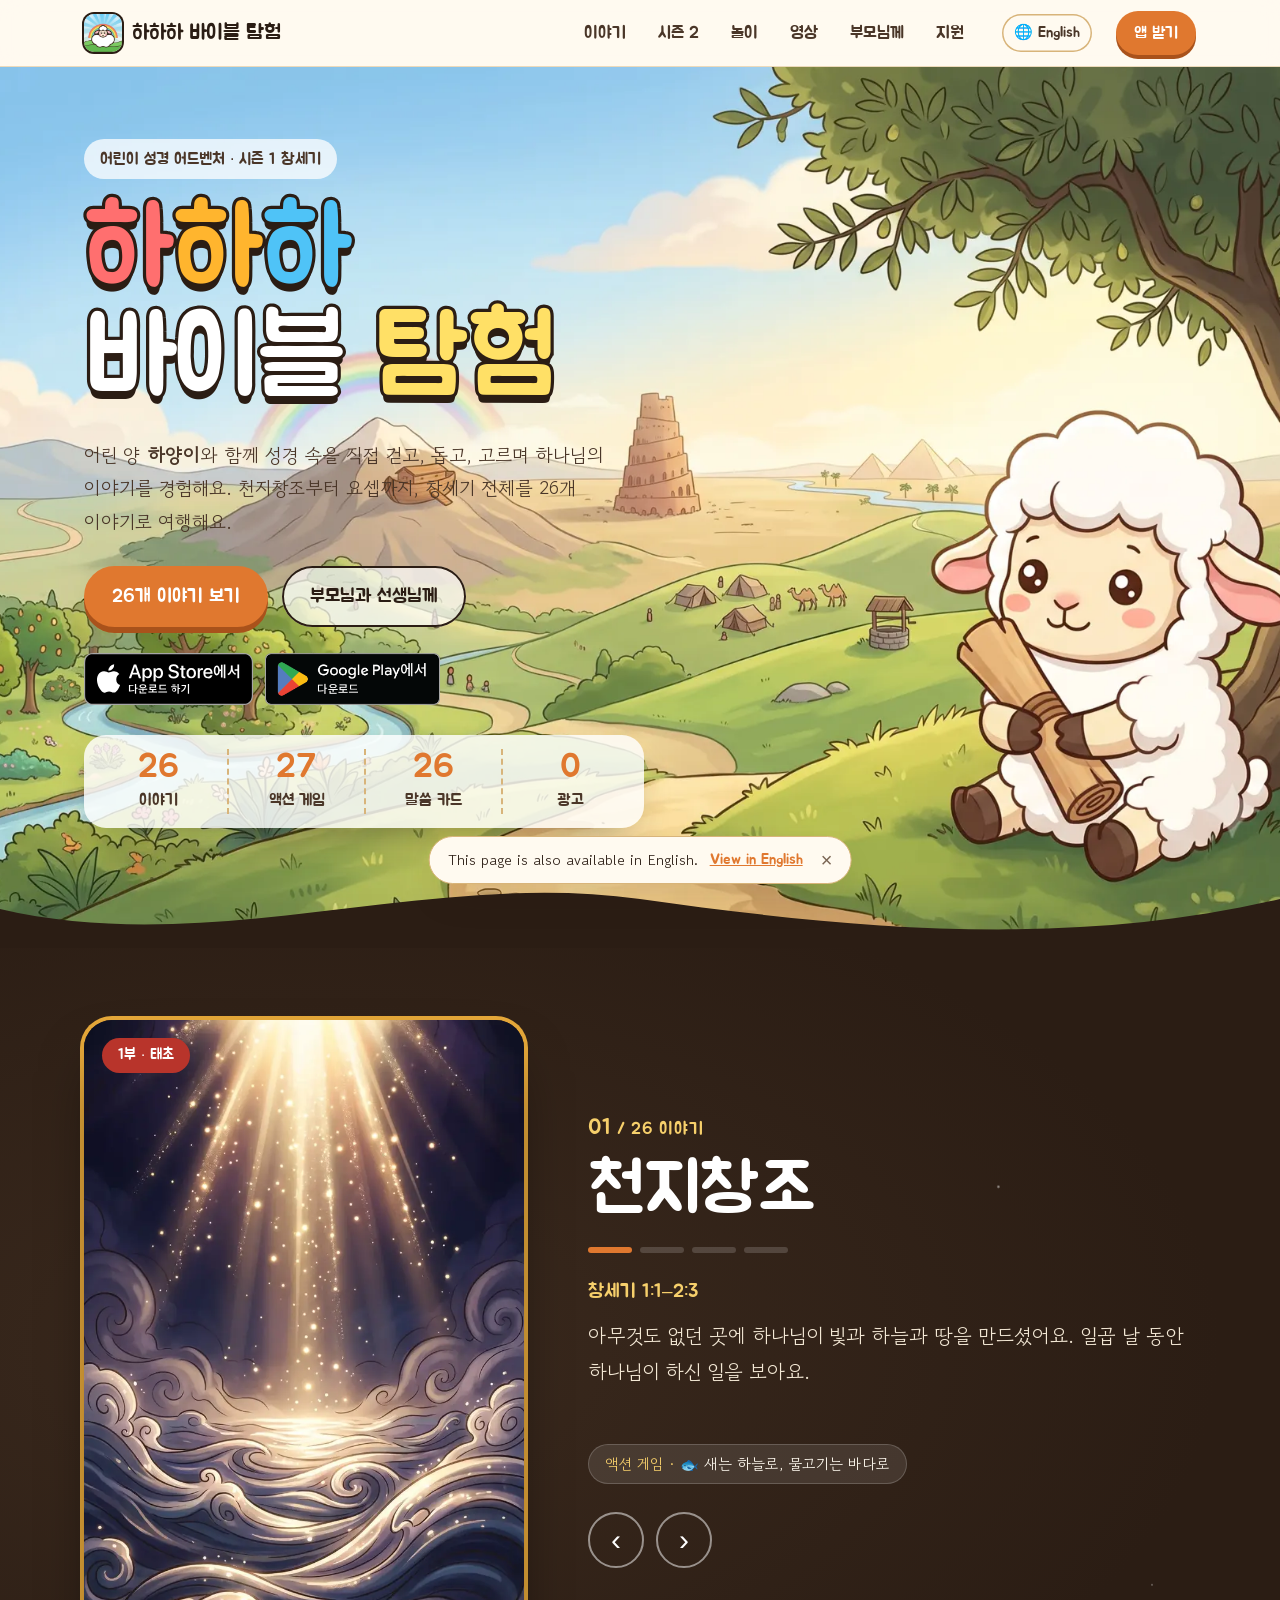
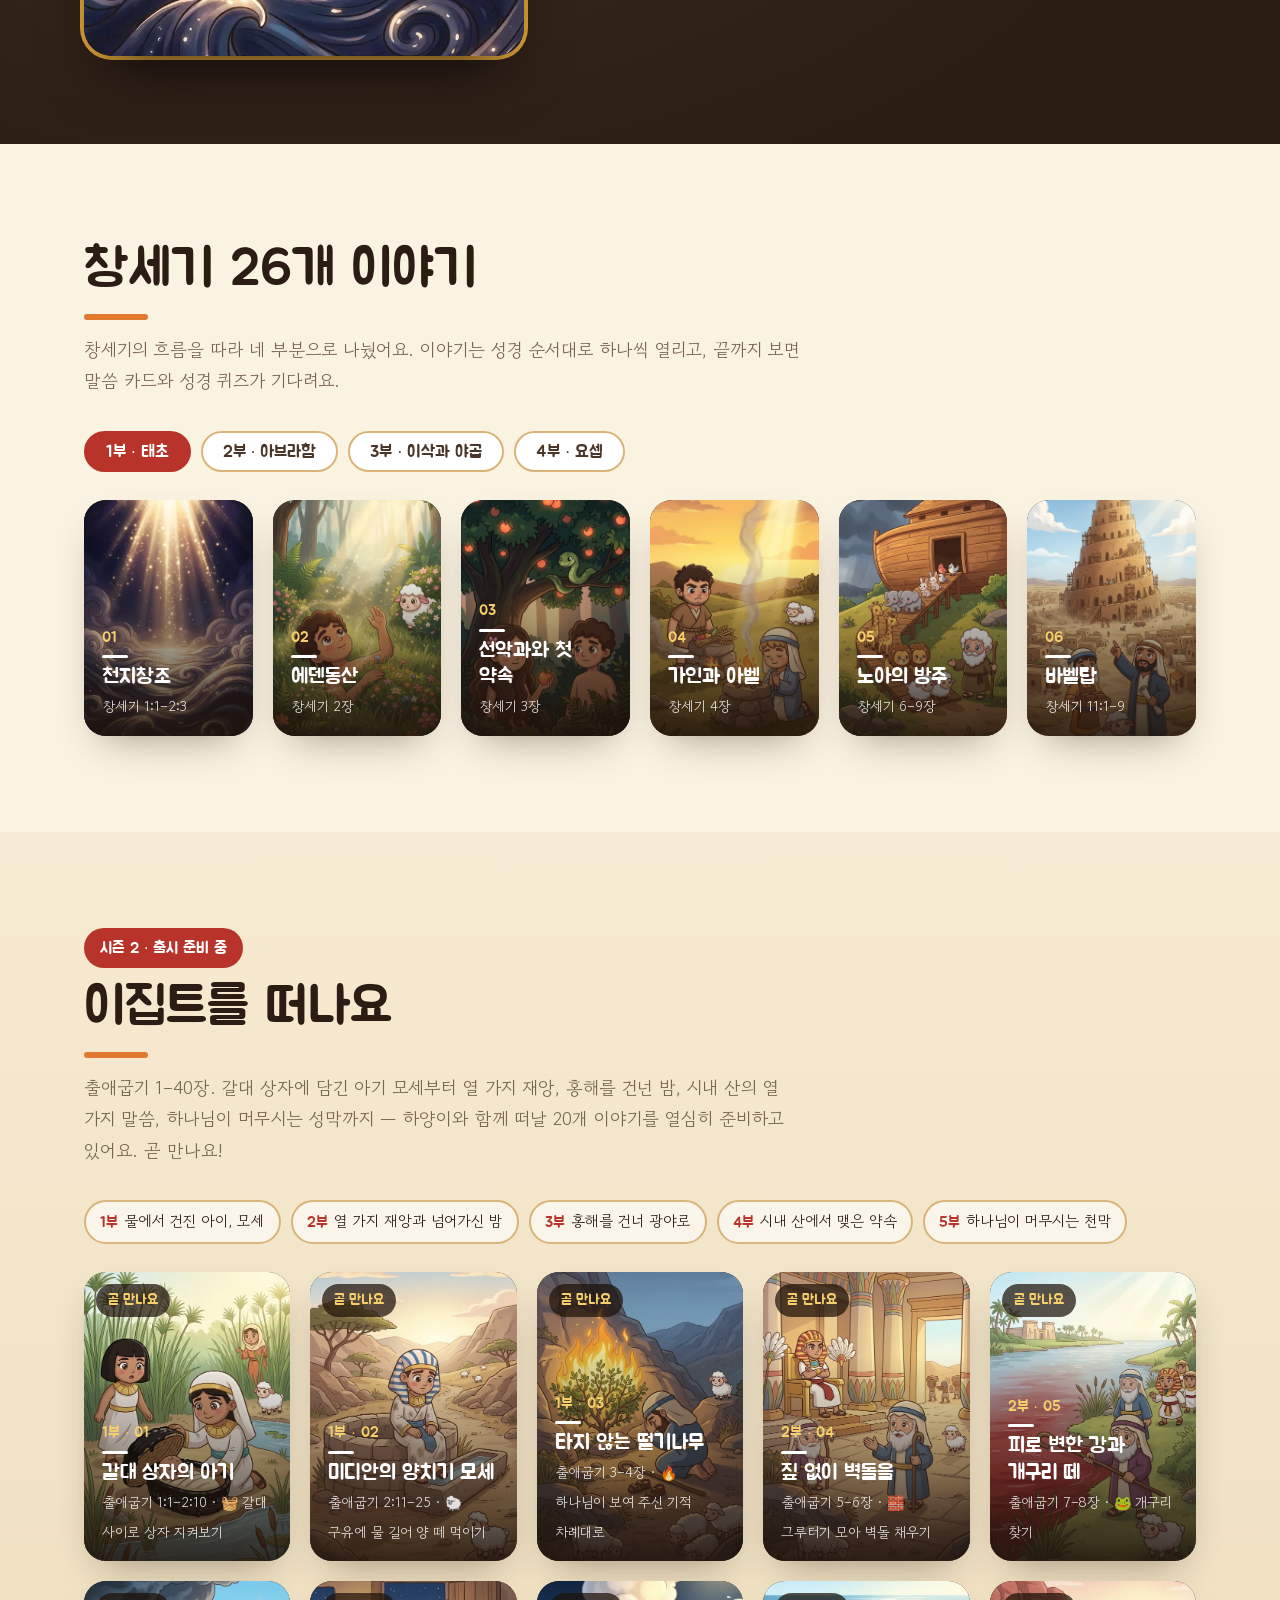
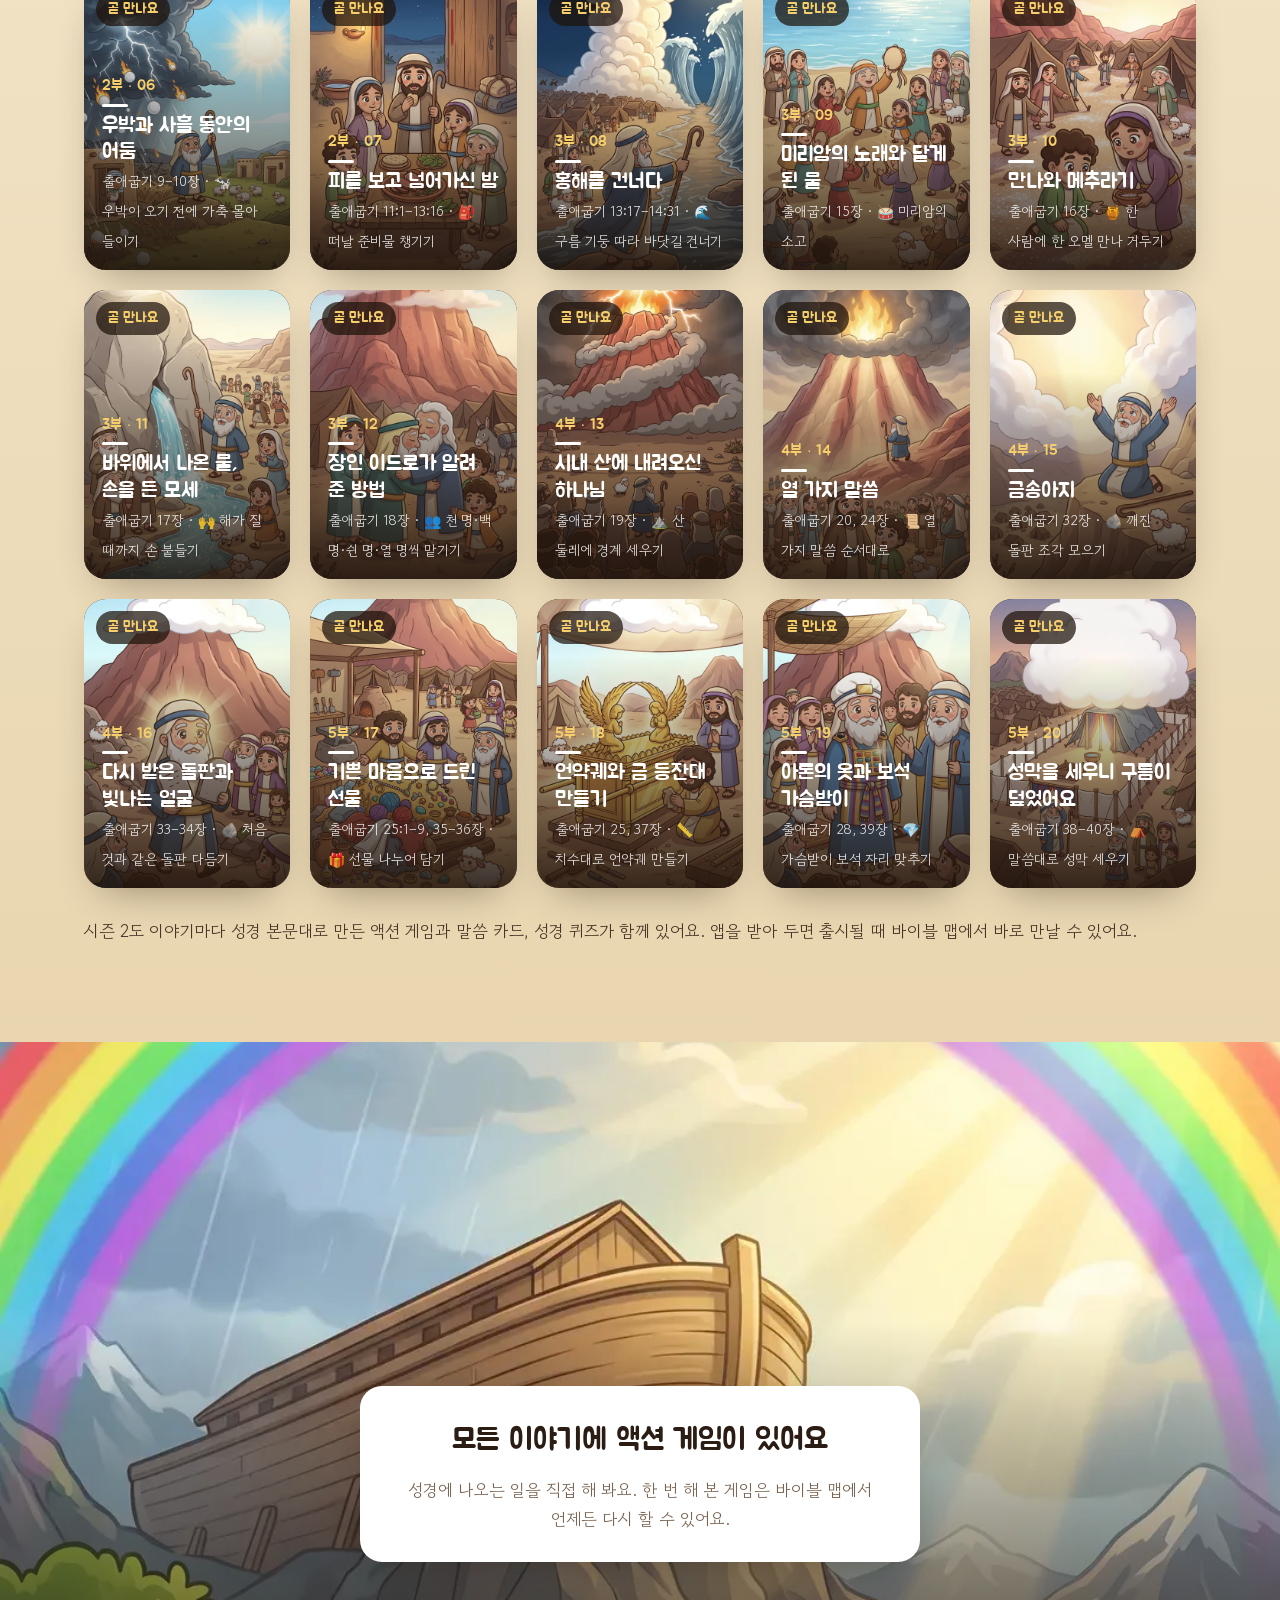
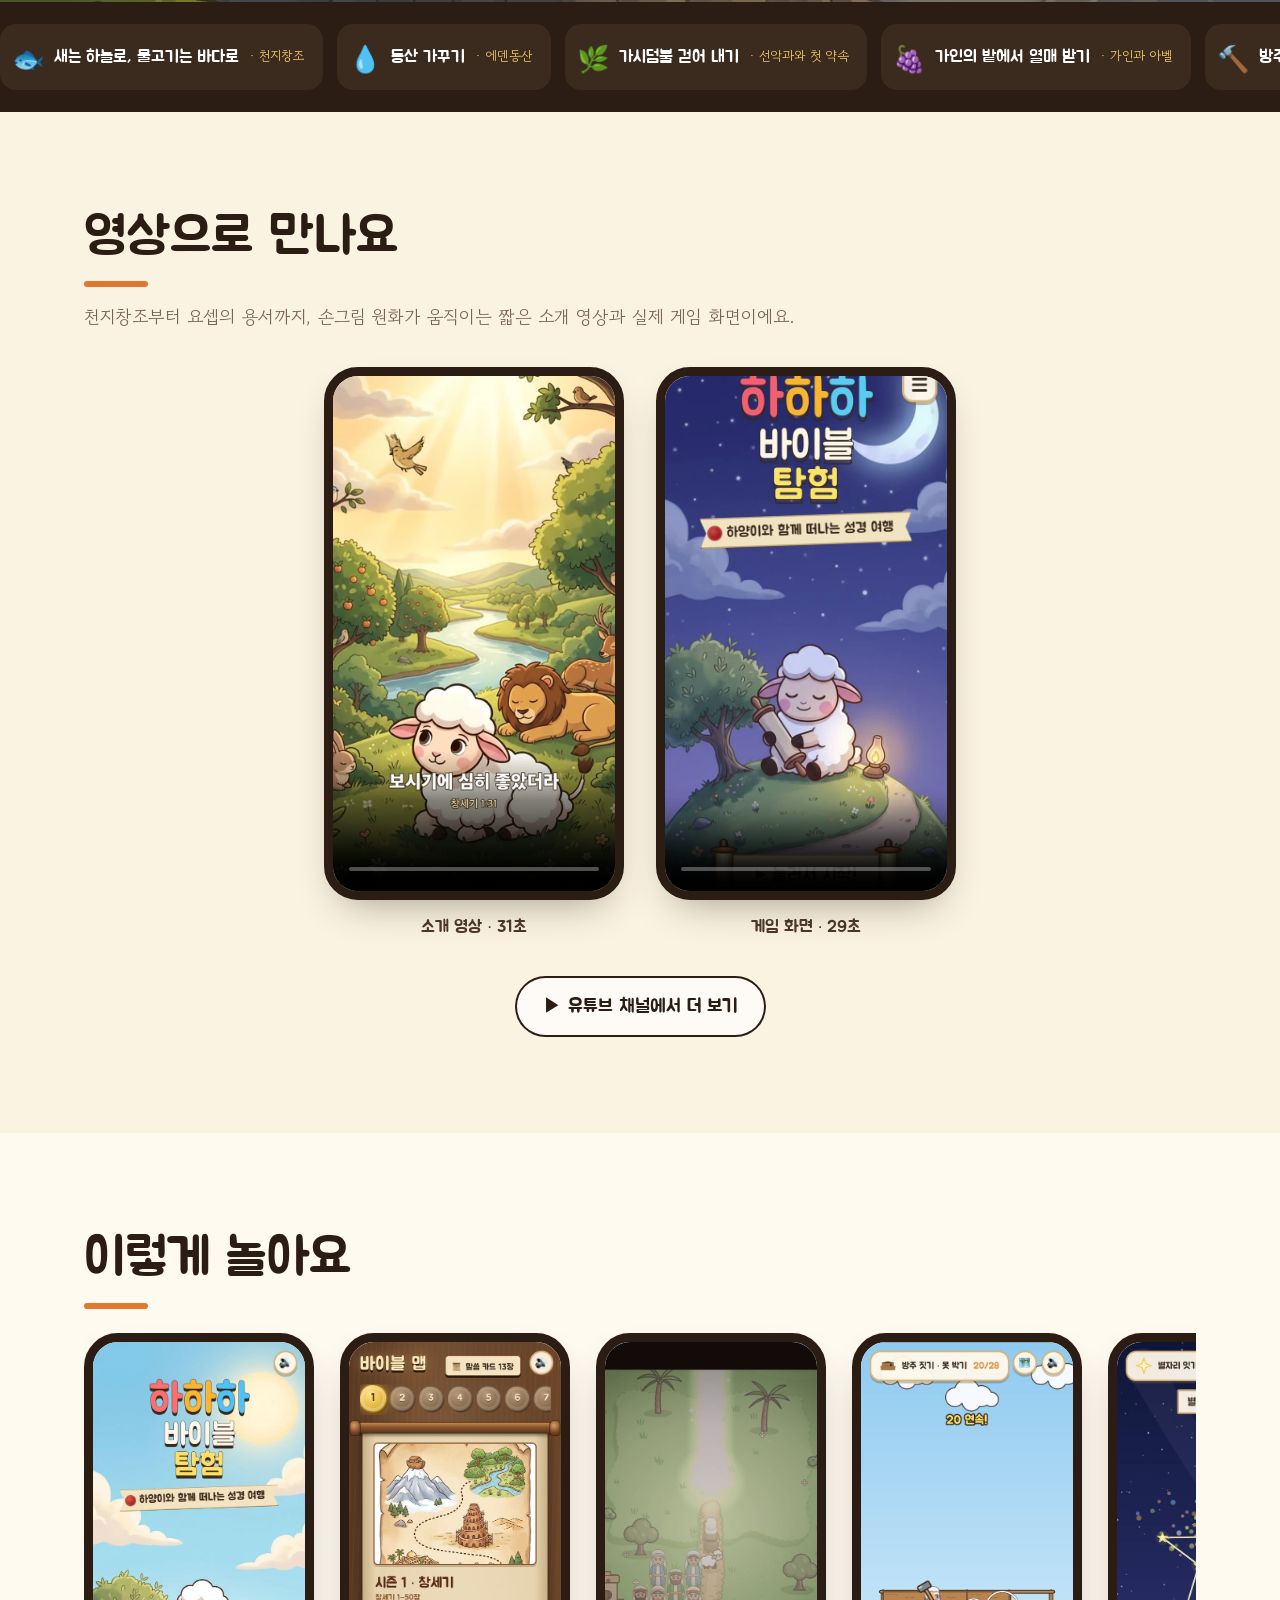
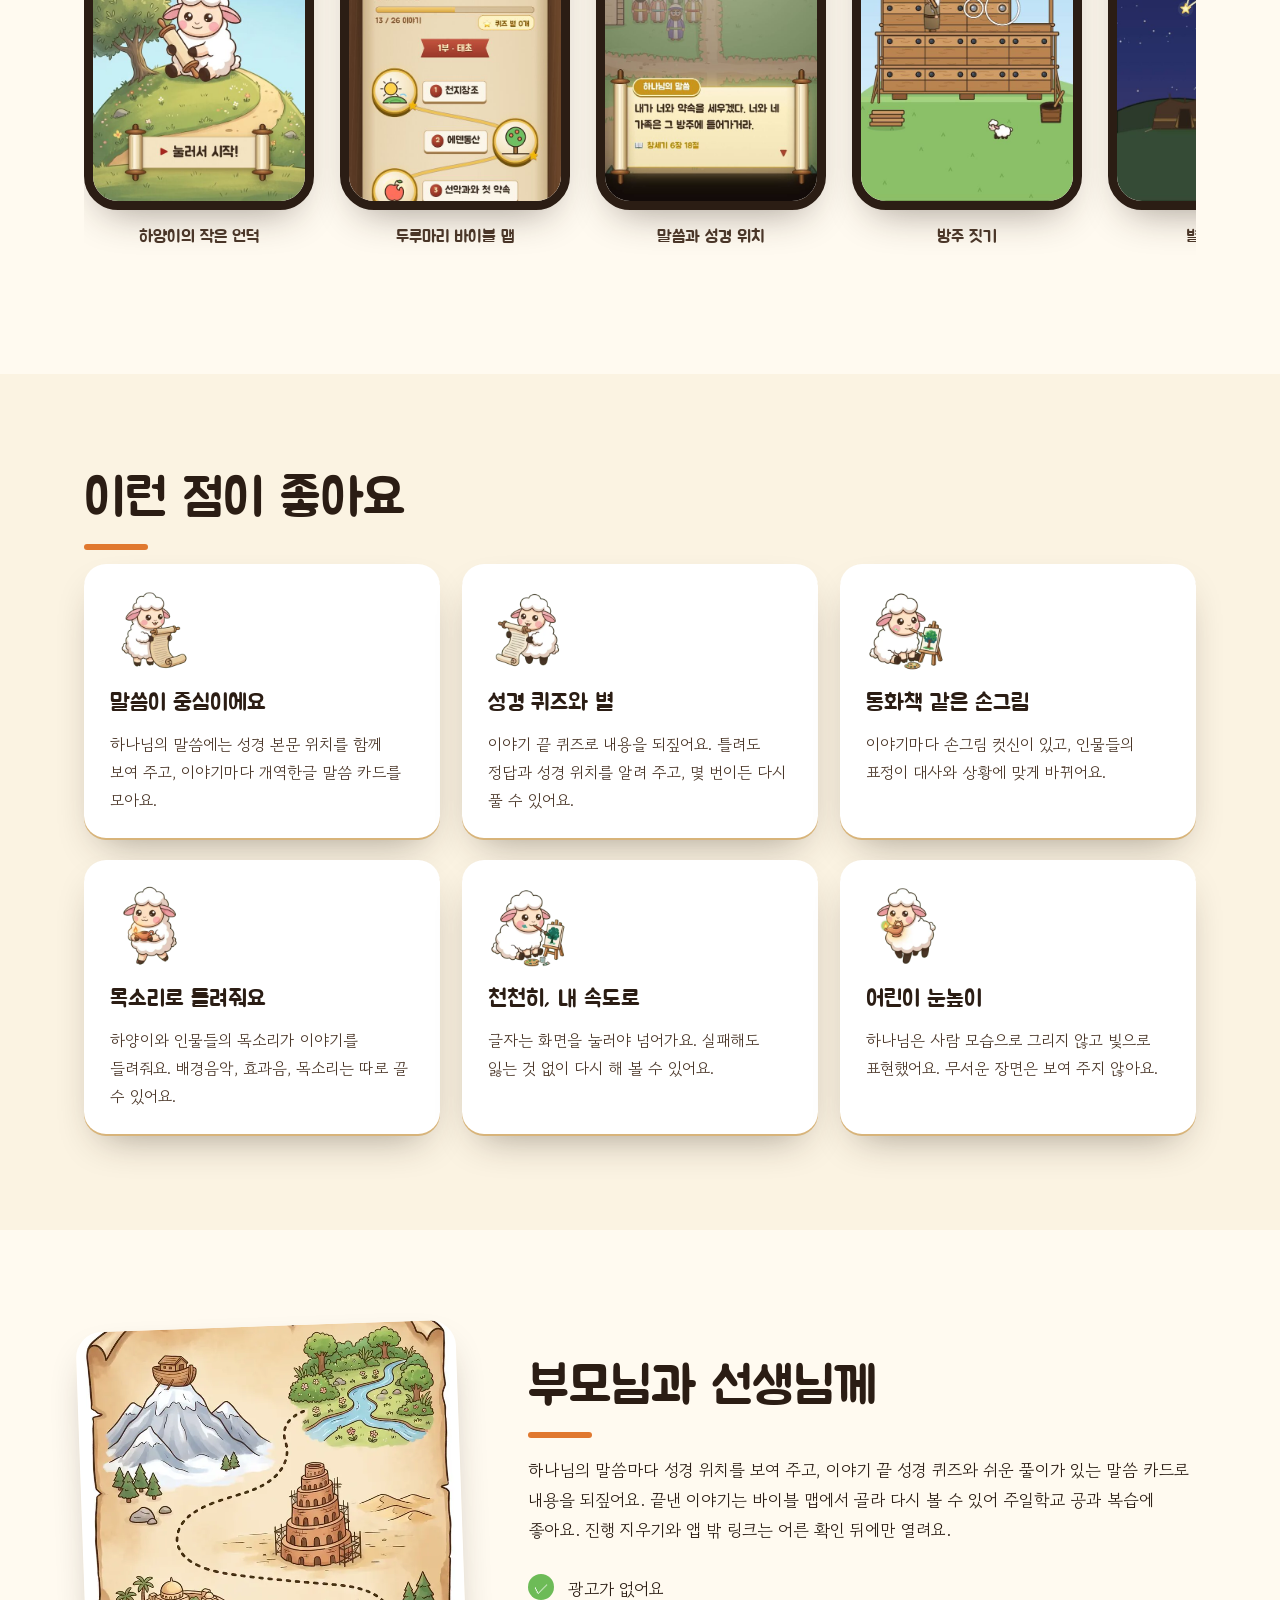
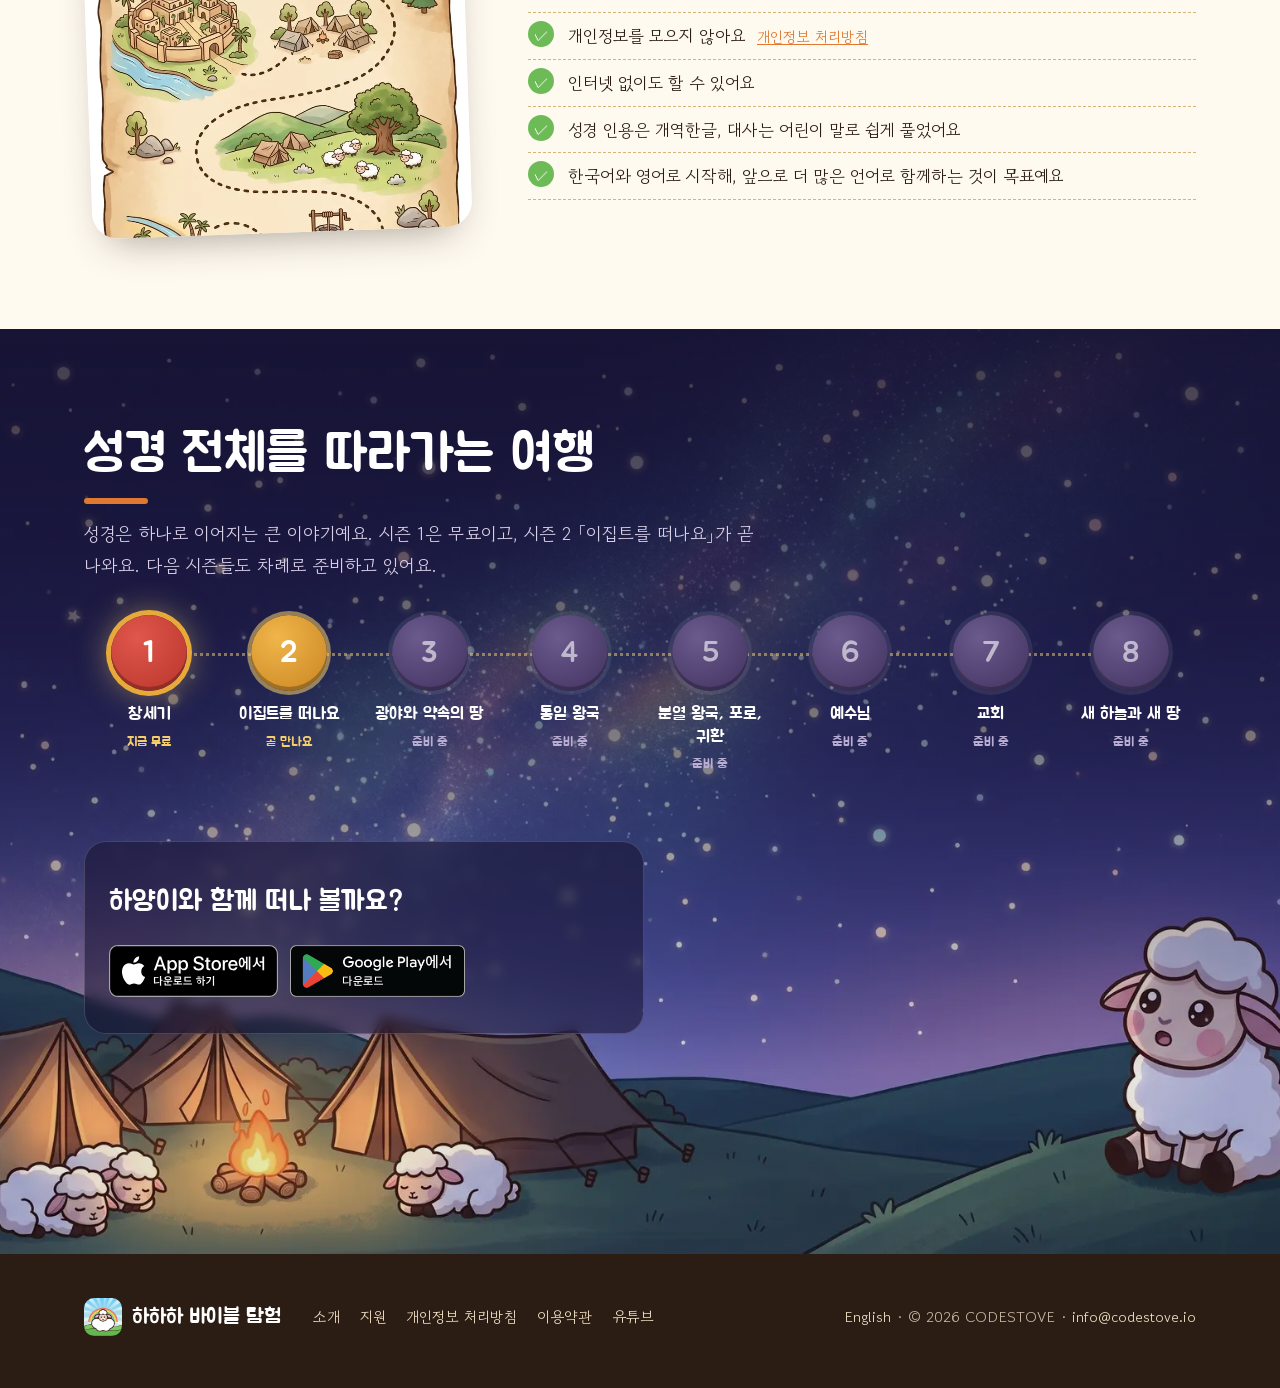
==== commit 5be86ba2: "소개 사이트 영어판 공개: i18n-en 합치기 (앱 2.0.1 영어판과 함께) 충돌 두 곳은 양쪽 내용 모두 살림: 아래쪽 메뉴는 새 유튜브 주소 @hahahabible + En" ====
--- a/index.html
+++ b/index.html
@@ -9,12 +9,15 @@
 <meta property="og:title" content="하하하 바이블 탐험">
 <meta property="og:description" content="하양이와 함께 떠나는 성경 여행 · 창세기 26개 이야기">
 <meta property="og:image" content="assets/og.jpg">
+<link rel="alternate" hreflang="ko" href="https://shine-codestove.github.io/hahaha-bible-site/index.html">
+<link rel="alternate" hreflang="en" href="https://shine-codestove.github.io/hahaha-bible-site/en/index.html">
+<link rel="alternate" hreflang="x-default" href="https://shine-codestove.github.io/hahaha-bible-site/en/index.html">
 <link rel="icon" type="image/png" href="assets/icon.png">
 <link rel="apple-touch-icon" href="assets/icon.png">
 <link rel="preconnect" href="https://fonts.googleapis.com">
 <link rel="preconnect" href="https://fonts.gstatic.com" crossorigin>
 <link href="https://fonts.googleapis.com/css2?family=Gowun+Dodum&family=Jua&display=swap" rel="stylesheet">
-<link rel="stylesheet" href="style.css">
+<link rel="stylesheet" href="style.css?v=20261103">
 </head>
 <body class="home">
 
@@ -29,6 +32,7 @@
       <a href="#parents">부모님께</a>
       <a href="support.html">지원</a>
     </nav>
+    <a class="lang-switch" href="en/index.html" hreflang="en" lang="en" data-lang="en">🌐 English</a>
     <a class="pill-btn small" href="#get">앱 받기</a>
   </div>
 </header>
@@ -185,12 +189,13 @@
     <div class="split-art"><img src="assets/art/map.webp" alt="창세기의 땅을 그린 양피지 바이블 맵" loading="lazy"></div>
     <div>
       <h2 class="sec-title">부모님과 선생님께</h2>
-      <p>바이블 맵의 "부모님 · 선생님" 화면(어른 확인 후 열림)에서 이야기마다 본문, 핵심 내용, 아이와 나눌 질문 두 가지를 볼 수 있어요. 설명이 필요한 장면에는 지도할 때 살펴볼 점도 적어 두었어요. 주일학교 공과와 함께 활용해 보세요.</p>
+      <p>하나님의 말씀마다 성경 위치를 보여 주고, 이야기 끝 성경 퀴즈와 쉬운 풀이가 있는 말씀 카드로 내용을 되짚어요. 끝낸 이야기는 바이블 맵에서 골라 다시 볼 수 있어 주일학교 공과 복습에 좋아요. 진행 지우기와 앱 밖 링크는 어른 확인 뒤에만 열려요.</p>
       <ul class="checks">
         <li>광고가 없어요</li>
         <li>개인정보를 모으지 않아요 <a href="privacy.html">개인정보 처리방침</a></li>
         <li>인터넷 없이도 할 수 있어요</li>
         <li>성경 인용은 개역한글, 대사는 어린이 말로 쉽게 풀었어요</li>
+        <li>한국어와 영어로 시작해, 앞으로 더 많은 언어로 함께하는 것이 목표예요</li>
       </ul>
     </div>
   </div>
@@ -224,7 +229,7 @@
   <div class="wrap">
     <a class="brand" href="index.html"><img src="assets/icon.png" alt="">하하하 바이블 탐험</a>
     <nav><a href="index.html">소개</a><a href="support.html">지원</a><a href="privacy.html">개인정보 처리방침</a><a href="terms.html">이용약관</a><a href="https://www.youtube.com/@hahahabible" target="_blank" rel="noopener">유튜브</a></nav>
-    <p>© 2026 CODESTOVE · <a href="mailto:info@codestove.io">info@codestove.io</a></p>
+    <p><a href="en/index.html" hreflang="en" lang="en" data-lang="en">English</a> · © 2026 CODESTOVE · <a href="mailto:info@codestove.io">info@codestove.io</a></p>
   </div>
 </footer>
 
@@ -232,6 +237,6 @@
 const PARTS = ['1부 · 태초', '2부 · 아브라함', '3부 · 이삭과 야곱', '4부 · 요셉'];
 const STORIES = [{"id": "creation", "no": 1, "p": 1, "t": "천지창조", "r": "창세기 1:1–2:3", "s": "아무것도 없던 곳에 하나님이 빛과 하늘과 땅을 만드셨어요. 일곱 날 동안 하나님이 하신 일을 보아요.", "g": [{"t": "새는 하늘로, 물고기는 바다로", "e": "🐟"}]}, {"id": "eden", "no": 2, "p": 1, "t": "에덴동산", "r": "창세기 2장", "s": "아담과 함께 아름다운 동산을 가꾸고, 동물들에게 이름을 지어 줘요.", "g": [{"t": "동산 가꾸기", "e": "💧"}]}, {"id": "promise", "no": 3, "p": 1, "t": "선악과와 첫 약속", "r": "창세기 3장", "s": "뱀의 거짓말과 하와의 선택. 하나님은 말씀을 어긴 사람들에게도 구원의 약속을 주셨어요.", "g": [{"t": "가시덤불 걷어 내기", "e": "🌿"}]}, {"id": "cain", "no": 4, "p": 1, "t": "가인과 아벨", "r": "창세기 4장", "s": "양을 치는 아벨과 농사짓는 가인. 두 형제가 하나님께 드린 예물과, 화난 마음을 다스리는 이야기.", "g": [{"t": "가인의 밭에서 열매 받기", "e": "🍇"}]}, {"id": "noah", "no": 5, "p": 1, "t": "노아의 방주", "r": "창세기 6–9장", "s": "노아 할아버지와 방주를 짓고 동물들을 태워요. 그리고 무지개 약속!", "g": [{"t": "방주 짓기", "e": "🔨"}]}, {"id": "babel", "no": 6, "p": 1, "t": "바벨탑", "r": "창세기 11:1–9", "s": "하늘까지 닿는 탑을 쌓아 이름을 높이려던 사람들. 하나님은 사람들의 말을 뒤섞으셨어요.", "g": [{"t": "벽돌로 탑 쌓기", "e": "🧱"}]}, {"id": "call", "no": 7, "p": 2, "t": "아브라함의 부르심", "r": "창세기 12장", "s": "\"너는 고향을 떠나 내가 보여 줄 땅으로 가라.\" 낙타 행렬과 함께 가나안까지 믿음의 여행을 떠나요.", "g": [{"t": "가나안으로 가는 길", "e": "🐪"}, {"t": "제단 쌓기", "e": "🪨"}]}, {"id": "yield", "no": 8, "p": 2, "t": "롯에게 양보한 아브라함", "r": "창세기 13–14장", "s": "목자들이 다투자 아브라함은 조카 롯에게 먼저 땅을 고르게 했어요. 붙잡혀 간 롯도 구해 내요.", "g": [{"t": "롯을 구하러 가는 밤길", "e": "🌙"}]}, {"id": "stars", "no": 9, "p": 2, "t": "하늘의 별을 세어 보라", "r": "창세기 15장", "s": "셀 수 없이 많은 밤하늘의 별처럼 자손을 주시겠다는 약속. 아브라함은 하나님을 믿었어요.", "g": [{"t": "별을 세어 보라", "e": "⭐"}]}, {"id": "hagar", "no": 10, "p": 2, "t": "하갈과 이스마엘", "r": "창세기 16장, 21:8–21", "s": "광야에서 물이 떨어진 하갈과 아이. 하나님은 우는 소리를 들으시고 샘을 보여 주셨어요.", "g": [{"t": "샘물로 가죽부대 채우기", "e": "💧"}]}, {"id": "laugh", "no": 11, "p": 2, "t": "세 손님과 사라의 웃음", "r": "창세기 17–18장", "s": "장막을 찾아온 세 손님을 대접해요. 내년 이맘때 아들을 주시겠다는 약속에 사라가 웃었어요.", "g": [{"t": "떡 받기", "e": "🍞"}]}, {"id": "sodom", "no": 12, "p": 2, "t": "소돔에서 탈출한 롯", "r": "창세기 18:16–19:29", "s": "소돔을 위해 기도한 아브라함. 천사의 손을 잡고 뒤돌아보지 말고 산으로 달려요!", "g": [{"t": "소알까지 달리기", "e": "🏃"}]}, {"id": "jireh", "no": 13, "p": 2, "t": "이삭과 여호와 이레", "r": "창세기 21–22장", "s": "약속대로 태어난 웃음의 아들 이삭. 모리아 산에서 하나님은 숫양을 준비해 두셨어요.", "g": [{"t": "모리아 산 오르기", "e": "⛰️"}]}, {"id": "rebekah", "no": 14, "p": 2, "t": "리브가와 우물", "r": "창세기 23–24장", "s": "이삭의 아내를 찾으러 간 늙은 종의 기도. 낙타 열 마리에게 물을 길어 준 리브가!", "g": [{"t": "낙타 열 마리에게 물 길어 주기", "e": "🐪"}]}, {"id": "stew", "no": 15, "p": 3, "t": "팥죽 한 그릇", "r": "창세기 25:19–34", "s": "쌍둥이 형제 에서와 야곱. 배고픈 에서는 팥죽 한 그릇에 장자의 명분을 팔았어요.", "g": [{"t": "지친 몸으로 장막까지", "e": "🏃"}]}, {"id": "wells", "no": 16, "p": 3, "t": "다투지 않은 이삭의 우물", "r": "창세기 26장", "s": "우물을 빼앗길 때마다 이삭은 다투지 않고 옮겨 가서 다시 팠어요. 하나님이 넓은 곳을 주셨어요.", "g": [{"t": "백 배의 곡식 거두기", "e": "🌾"}]}, {"id": "blessing", "no": 17, "p": 3, "t": "빼앗은 축복", "r": "창세기 27장", "s": "눈이 어두운 아버지를 속인 야곱. 거짓말이 가져온 슬픈 결과와 집을 떠나는 길.", "g": [{"t": "하란으로 떠나는 길", "e": "🎒"}]}, {"id": "ladder", "no": 18, "p": 3, "t": "야곱의 사다리", "r": "창세기 28장", "s": "혼자 도망가던 밤, 돌베개를 베고 잠든 야곱. 꿈속에서 하늘에 닿은 사다리를 보았어요.", "g": [{"t": "돌기둥 세우고 기름 붓기", "e": "🪨"}]}, {"id": "laban", "no": 19, "p": 3, "t": "라반의 집에서", "r": "창세기 29–31장", "s": "우물가에서 만난 라헬. 야곱은 칠 년씩 양 떼를 돌보며 일했고, 하나님은 고향으로 돌아가라 하셨어요.", "g": [{"t": "늘어나는 양 떼 받기", "e": "🐑"}]}, {"id": "jabbok", "no": 20, "p": 3, "t": "얍복 강과 형과의 화해", "r": "창세기 32–33, 35장", "s": "형을 만나기 전날 밤 얍복 강가에서 씨름한 야곱. 새 이름 이스라엘, 그리고 형과 끌어안은 날.", "g": [{"t": "날이 새도록 꽉 붙들기", "e": "🤼"}]}, {"id": "dreams", "no": 21, "p": 4, "t": "요셉의 꿈과 채색옷", "r": "창세기 37장", "s": "아버지가 지어 준 채색옷과 이상한 꿈. 형들을 찾아간 요셉은 구덩이에 던져지고 애굽으로 팔려 가요.", "g": [{"t": "꿈속 곡식 단 쌓기", "e": "🌾"}]}, {"id": "prison", "no": 22, "p": 4, "t": "보디발의 집과 감옥", "r": "창세기 39–40장", "s": "종이 되어도, 억울하게 감옥에 갇혀도 하나님이 요셉과 함께하셨어요. 두 관원의 꿈을 풀어 줘요.", "g": [{"t": "포도를 바로의 잔에", "e": "🍇"}]}, {"id": "pharaoh", "no": 23, "p": 4, "t": "바로의 꿈과 칠 년 풍년", "r": "창세기 41장", "s": "일곱 마리 소와 일곱 이삭의 꿈. 총리가 된 요셉과 함께 풍년 동안 곡식을 창고에 모아요.", "g": [{"t": "일곱째 해 곡식 받기", "e": "🌾"}]}, {"id": "grain", "no": 24, "p": 4, "t": "곡식을 사러 온 형들", "r": "창세기 42–44장", "s": "흉년에 애굽으로 곡식을 사러 온 형들. 요셉은 형들이 정말 달라졌는지 알아보아요.", "g": [{"t": "나귀에 곡식 자루 싣기", "e": "🫏"}]}, {"id": "reveal", "no": 25, "p": 4, "t": "내가 요셉이에요", "r": "창세기 45–47장", "s": "\"내가 요셉이에요!\" 울며 형들을 끌어안은 요셉. 수레를 보내 아버지 야곱을 모셔 와요.", "g": [{"t": "수레를 타고 애굽으로", "e": "🛒"}]}, {"id": "forgive", "no": 26, "p": 4, "t": "야곱의 축복과 요셉의 용서", "r": "창세기 48–50장", "s": "열두 아들을 축복한 야곱. \"형들은 해하려 했지만 하나님은 선으로 바꾸셨어요.\" 창세기의 마지막 이야기.", "g": [{"t": "형들의 가족에게 양식 나누기", "e": "🍞"}]}];
 </script>
-<script src="site.js"></script>
+<script src="site.js?v=20261103"></script>
 </body>
 </html>
--- a/style.css
+++ b/style.css
@@ -870,3 +870,68 @@
 .seals .next small { color: var(--gold-2); }
 @media (max-width: 980px) { .s2-grid { grid-template-columns: repeat(3, 1fr); } }
 @media (max-width: 640px) { .s2-grid { grid-template-columns: repeat(2, 1fr); } .s2-parts li { font-size: 14px; } }
+
+/* ---------- 언어 (한국어 / English) ---------- */
+.lang-switch {
+  margin-left: auto;
+  font-family: var(--display);
+  font-size: 15px;
+  color: var(--ink-2);
+  text-decoration: none;
+  white-space: nowrap;
+  padding: 6px 12px;
+  border-radius: 999px;
+  box-shadow: inset 0 0 0 1.5px var(--edge);
+}
+.lang-switch:hover { background: var(--paper-2); color: var(--ink); }
+.menu + .lang-switch { margin-left: 0; }
+.lang-hint {
+  position: fixed;
+  left: 50%;
+  bottom: 16px;
+  transform: translateX(-50%);
+  z-index: 30;
+  display: flex;
+  align-items: center;
+  gap: 12px;
+  max-width: calc(100% - 32px);
+  padding: 10px 12px 10px 18px;
+  font-size: 15px;
+  background: var(--cream);
+  border: 1.5px solid var(--edge);
+  border-radius: 999px;
+  box-shadow: var(--shadow);
+}
+.lang-hint a { font-family: var(--display); white-space: nowrap; }
+.lang-hint button {
+  border: 0;
+  background: none;
+  font-size: 20px;
+  line-height: 1;
+  color: var(--sub);
+  cursor: pointer;
+}
+
+/* 영어 페이지: 영어 글꼴, 낱말 단위 줄바꿈 */
+html[lang='en'] { --display: 'Fredoka', 'Jua', sans-serif; }
+html[lang='en'] body {
+  font-family: 'Nunito', -apple-system, 'Segoe UI', sans-serif;
+  word-break: normal;
+  overflow-wrap: anywhere;
+}
+html[lang='en'] .logo-type { letter-spacing: 0; }
+html[lang='en'] .logo-type { font-size: clamp(46px, 7vw, 96px); }
+@media (max-width: 640px) {
+  /* 휴대폰: 머리에는 이름과 언어 바꾸기만 (앱 받기 배지는 첫 화면에 바로 있다) */
+  .bar .pill-btn.small { display: none; }
+  .bar { gap: 10px; }
+  .brand { min-width: 0; }
+  .brand { overflow: hidden; text-overflow: ellipsis; }
+  html[lang='en'] .brand { font-size: 17px; }
+  .lang-switch { margin-left: auto; font-size: 14px; padding: 5px 10px; }
+}
+/* 메뉴 글이 한 글자씩 꺾이지 않게. 영어 메뉴는 길어서 태블릿 너비부터 숨긴다 (휴대폰처럼) */
+.menu a { white-space: nowrap; }
+@media (max-width: 980px) {
+  html[lang='en'] .menu { display: none; }
+}
